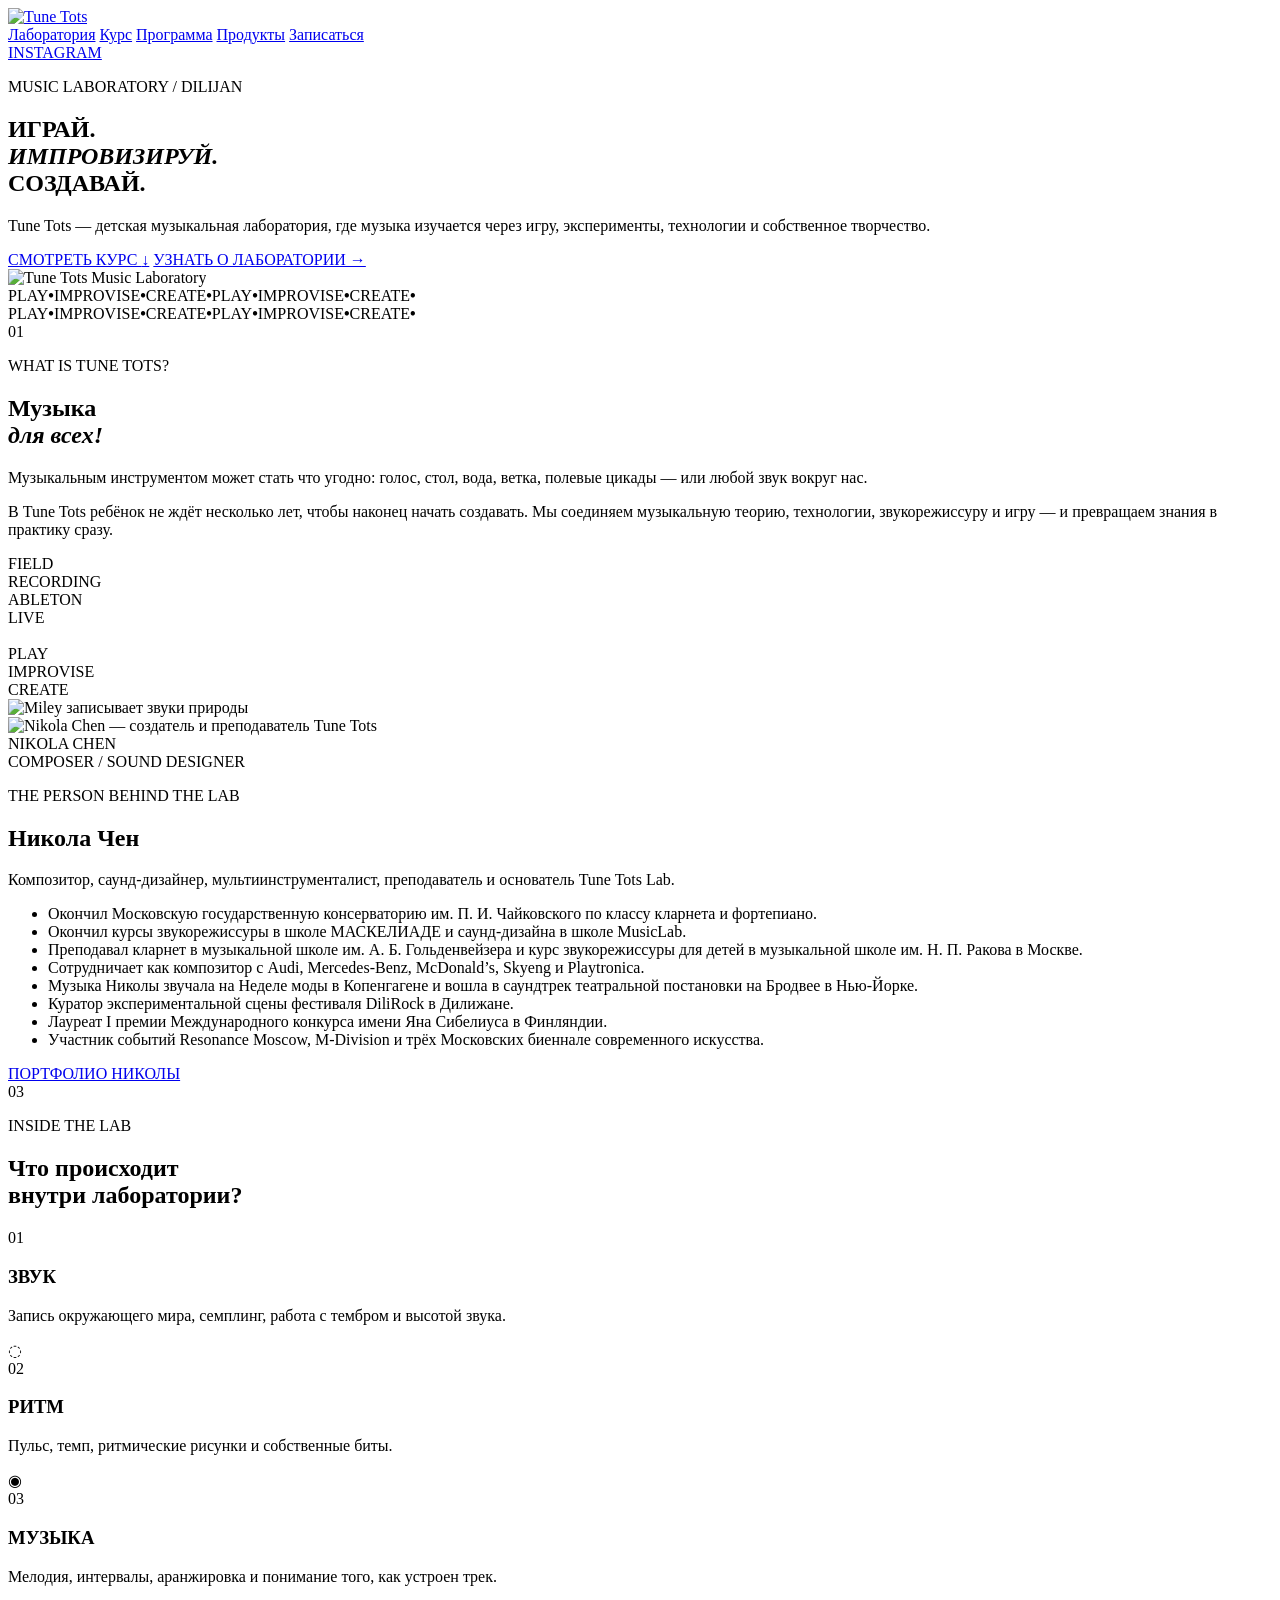
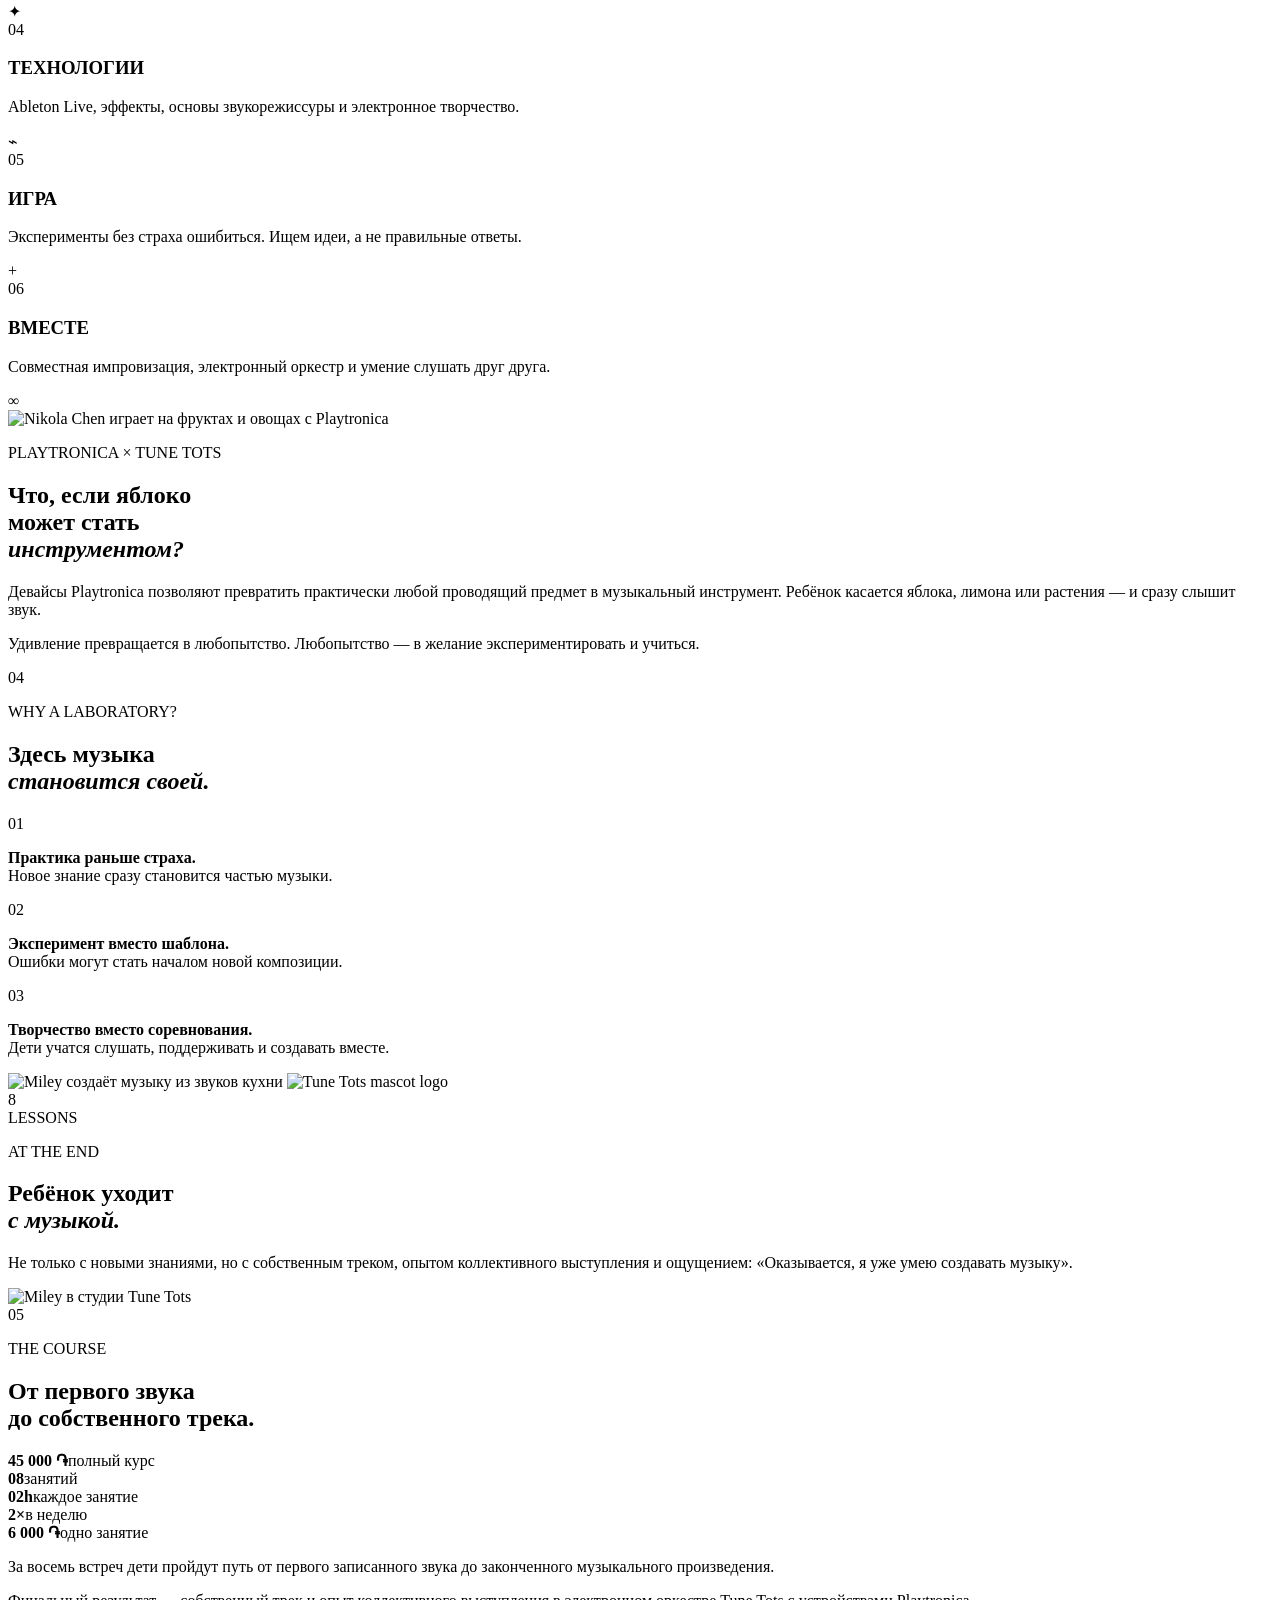
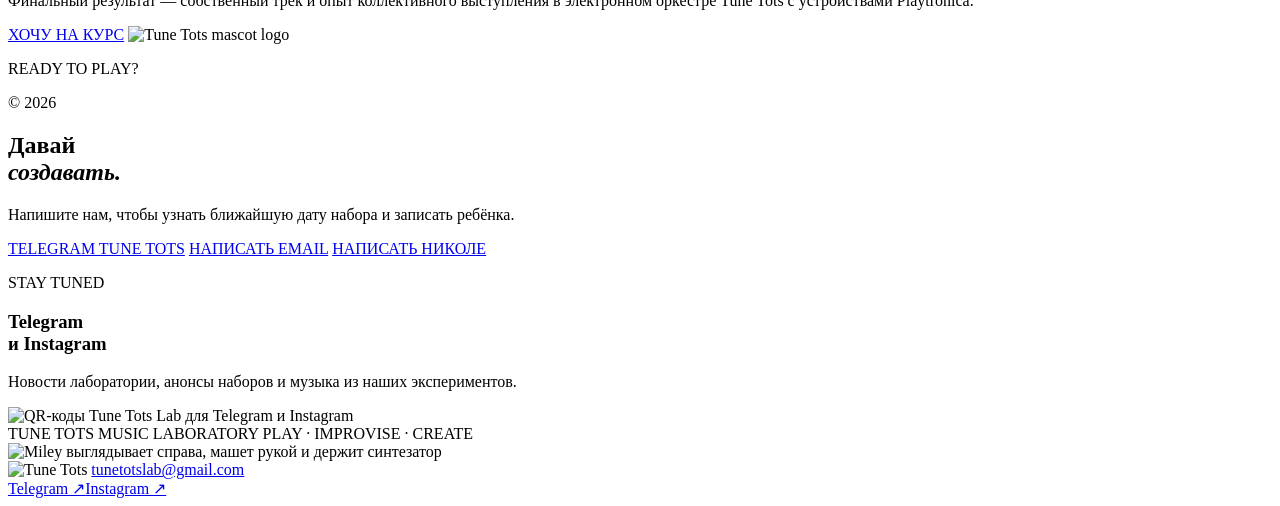
==== index.html @ f3196894 "Add Made by Tune Tots Lab products page" ====
<!doctype html>
<html lang="ru">
<head>
  <meta charset="utf-8">
  <meta name="viewport" content="width=device-width,initial-scale=1">
  <meta name="description" content="Tune Tots — детская музыкальная лаборатория. Играй. Импровизируй. Создавай.">
  <title>TUNE TOTS — Music Laboratory</title>
  <link rel="apple-touch-icon" sizes="180x180" href="/apple-touch-icon.png?v=3">
  <link rel="icon" type="image/png" sizes="64x64" href="/favicon.png?v=3">
  <link rel="shortcut icon" href="/favicon.ico?v=3">
  <link rel="stylesheet" href="styles.css">
</head>
<body>
  <div class="noise"></div>

  <header class="nav">
    <a class="brand brand-image" href="#top"><img src="assets/logo/tune-tots-transparent.png" alt="Tune Tots"></a>
    <nav>
      <a href="#about">Лаборатория</a>
      <a href="#course">Курс</a>
      <a href="#program">Программа</a>
      <a href="made-by/">Продукты</a>
      <a href="#contact">Записаться</a>
    </nav>
    <a class="nav-cta external-arrow" href="https://instagram.com/tunetots_lab" target="_blank" rel="noopener">INSTAGRAM</a>
  </header>

  <main id="top">
    <section class="hero">
      <div class="hero-copy">
        <p class="eyebrow">MUSIC LABORATORY / DILIJAN</p>
        <h1>ИГРАЙ.<br><i>ИМПРОВИЗИРУЙ.</i><br>СОЗДАВАЙ.</h1>
        <p class="hero-text">
          Tune Tots — детская музыкальная лаборатория, где музыка изучается
          через игру, эксперименты, технологии и собственное творчество.
        </p>
        <div class="hero-actions">
          <a class="button button-dark" href="#course">СМОТРЕТЬ КУРС <span>↓</span></a>
          <a class="text-link" href="#about">УЗНАТЬ О ЛАБОРАТОРИИ →</a>
        </div>
      </div>
      <div class="hero-art">
        <img src="assets/logo/main.png" alt="Tune Tots Music Laboratory">
      </div>
    </section>

    <section class="marquee" aria-label="Tune Tots principles">
      <div class="marquee-track">
        <div class="marquee-group"><span>PLAY</span><b>•</b><span>IMPROVISE</span><b>•</b><span>CREATE</span><b>•</b><span>PLAY</span><b>•</b><span>IMPROVISE</span><b>•</b><span>CREATE</span><b>•</b></div>
        <div class="marquee-group" aria-hidden="true"><span>PLAY</span><b>•</b><span>IMPROVISE</span><b>•</b><span>CREATE</span><b>•</b><span>PLAY</span><b>•</b><span>IMPROVISE</span><b>•</b><span>CREATE</span><b>•</b></div>
      </div>
    </section>

    <section class="intro section" id="about">
      <div class="section-number">01</div>
      <div class="intro-grid">
        <div>
          <p class="eyebrow">WHAT IS TUNE TOTS?</p>
          <h2>Музыка<br><i>для всех!</i></h2>
        </div>
        <div class="big-copy">
          <p>
            Музыкальным инструментом может стать что угодно: голос, стол,
            вода, ветка, полевые цикады — или любой звук вокруг нас.
          </p>
          <p>
            В Tune Tots ребёнок не ждёт несколько лет, чтобы наконец начать
            создавать. Мы соединяем музыкальную теорию, технологии,
            звукорежиссуру и игру — и превращаем знания в практику сразу.
          </p>
        </div>
      </div>
      <div class="intro-lab-art" aria-hidden="true">
        <span class="sound-ring ring-one"></span><span class="sound-ring ring-two"></span>
        <div class="lab-note note-a">FIELD<br>RECORDING</div><div class="lab-note note-b">ABLETON<br>LIVE</div>
        <img src="assets/mascot/miley-synth.png" alt="" loading="lazy">
      </div>
    </section>

    <section class="manifesto">
      <div class="manifesto-word">PLAY</div>
      <div class="manifesto-word">IMPROVISE</div>
      <div class="manifesto-word">CREATE</div>
      <img class="manifesto-mascot" src="assets/mascot/miley-field-youth.png" alt="Miley записывает звуки природы" loading="lazy">
    </section>

    <section class="teacher section">
      <div class="teacher-photo">
        <img src="assets/photos/nikola.jpg" alt="Nikola Chen — создатель и преподаватель Tune Tots" loading="lazy">
        <div class="photo-label">NIKOLA CHEN<br>COMPOSER / SOUND DESIGNER</div>
      </div>
      <div class="teacher-copy">
        <p class="eyebrow">THE PERSON BEHIND THE LAB</p>
        <h2>Никола Чен</h2>
        <p class="lead">Композитор, саунд-дизайнер, мультиинструменталист, преподаватель и основатель Tune Tots Lab.</p>
        <ul class="teacher-bio">
          <li>Окончил Московскую государственную консерваторию им. П. И. Чайковского по классу кларнета и фортепиано.</li>
          <li>Окончил курсы звукорежиссуры в школе МАСКЕЛИАДЕ и саунд-дизайна в школе MusicLab.</li>
          <li>Преподавал кларнет в музыкальной школе им. А. Б. Гольденвейзера и курс звукорежиссуры для детей в музыкальной школе им. Н. П. Ракова в Москве.</li>
          <li>Сотрудничает как композитор с Audi, Mercedes-Benz, McDonald’s, Skyeng и Playtronica.</li>
          <li>Музыка Николы звучала на Неделе моды в Копенгагене и вошла в саундтрек театральной постановки на Бродвее в Нью-Йорке.</li>
          <li>Куратор экспериментальной сцены фестиваля DiliRock в Дилижане.</li>
          <li>Лауреат I премии Международного конкурса имени Яна Сибелиуса в Финляндии.</li>
          <li>Участник событий Resonance Moscow, M-Division и трёх Московских биеннале современного искусства.</li>
        </ul>
        <a class="button button-purple external-arrow" href="http://nikolachen.tilda.ws/" target="_blank" rel="noopener">ПОРТФОЛИО НИКОЛЫ</a>
      </div>
    </section>

    <section class="program section" id="program">
      <div class="section-number">03</div>
      <div class="program-head">
        <p class="eyebrow">INSIDE THE LAB</p>
        <h2>Что происходит<br>внутри лаборатории?</h2>
      </div>

      <div class="program-grid">
        <article class="program-card card-purple">
          <span>01</span>
          <h3>ЗВУК</h3>
          <p>Запись окружающего мира, семплинг, работа с тембром и высотой звука.</p>
          <div class="card-symbol">◌</div>
        </article>

        <article class="program-card card-green">
          <span>02</span>
          <h3>РИТМ</h3>
          <p>Пульс, темп, ритмические рисунки и собственные биты.</p>
          <div class="card-symbol">◉</div>
        </article>

        <article class="program-card card-yellow">
          <span>03</span>
          <h3>МУЗЫКА</h3>
          <p>Мелодия, интервалы, аранжировка и понимание того, как устроен трек.</p>
          <div class="card-symbol">✦</div>
        </article>

        <article class="program-card card-pink">
          <span>04</span>
          <h3>ТЕХНОЛОГИИ</h3>
          <p>Ableton Live, эффекты, основы звукорежиссуры и электронное творчество.</p>
          <div class="card-symbol">⌁</div>
        </article>

        <article class="program-card card-dark">
          <span>05</span>
          <h3>ИГРА</h3>
          <p>Эксперименты без страха ошибиться. Ищем идеи, а не правильные ответы.</p>
          <div class="card-symbol">+</div>
        </article>

        <article class="program-card card-blue">
          <span>06</span>
          <h3>ВМЕСТЕ</h3>
          <p>Совместная импровизация, электронный оркестр и умение слушать друг друга.</p>
          <div class="card-symbol">∞</div>
        </article>
      </div>
    </section>

    <section class="playtronica section">
      <div class="playtronica-image">
        <img src="assets/photos/playtronica.jpg" alt="Nikola Chen играет на фруктах и овощах с Playtronica" loading="lazy">
      </div>
      <div class="playtronica-copy">
        <p class="eyebrow">PLAYTRONICA × TUNE TOTS</p>
        <h2>Что, если яблоко<br>может стать<br><i>инструментом?</i></h2>
        <p>
          Девайсы Playtronica позволяют превратить практически любой проводящий
          предмет в музыкальный инструмент. Ребёнок касается яблока,
          лимона или растения — и сразу слышит звук.
        </p>
        <p>
          Удивление превращается в любопытство. Любопытство — в желание
          экспериментировать и учиться.
        </p>
      </div>
    </section>

    <section class="section philosophy">
      <div class="section-number">04</div>
      <div class="philosophy-grid">
        <div>
          <p class="eyebrow">WHY A LABORATORY?</p>
          <h2>Здесь музыка<br><i>становится своей.</i></h2>
        </div>
        <div class="philosophy-list">
          <div><span>01</span><p><b>Практика раньше страха.</b><br>Новое знание сразу становится частью музыки.</p></div>
          <div><span>02</span><p><b>Эксперимент вместо шаблона.</b><br>Ошибки могут стать началом новой композиции.</p></div>
          <div><span>03</span><p><b>Творчество вместо соревнования.</b><br>Дети учатся слушать, поддерживать и создавать вместе.</p></div>
        </div>
      </div>
      <img class="philosophy-mascot" src="assets/mascot/miley-kitchen.png" alt="Miley создаёт музыку из звуков кухни" loading="lazy">
      <img class="philosophy-logo" src="assets/logo/color-purple.png" alt="Tune Tots mascot logo" loading="lazy">
    </section>

    <section class="result section">
      <div class="result-stamp">8<br>LESSONS</div>
      <div>
        <p class="eyebrow">AT THE END</p>
        <h2>Ребёнок уходит<br><i>с музыкой.</i></h2>
        <p>
          Не только с новыми знаниями, но с собственным треком, опытом
          коллективного выступления и ощущением: «Оказывается, я уже умею
          создавать музыку».
        </p>
      </div>
      <img class="result-mascot" src="assets/mascot/miley-studio.png" alt="Miley в студии Tune Tots" loading="lazy">
    </section>

    <section class="section course course-late" id="course">
      <div class="section-number">05</div>
      <div class="course-head">
        <div><p class="eyebrow">THE COURSE</p><h2>От первого звука<br>до собственного трека.</h2></div>
        <div class="course-price"><strong>45 000 ֏</strong><span>полный курс</span></div>
      </div>
      <div class="course-facts">
        <div><strong>08</strong><span>занятий</span></div><div><strong>02h</strong><span>каждое занятие</span></div><div><strong>2×</strong><span>в неделю</span></div><div><strong>6 000 ֏</strong><span>одно занятие</span></div>
      </div>
      <div class="course-description"><p>За восемь встреч дети пройдут путь от первого записанного звука до законченного музыкального произведения.</p><p>Финальный результат — собственный трек и опыт коллективного выступления в электронном оркестре Tune Tots с устройствами Playtronica.</p></div>
      <a class="button button-yellow external-arrow" href="https://instagram.com/tunetots_lab" target="_blank" rel="noopener">ХОЧУ НА КУРС</a>
      <img class="course-logo" src="assets/logo/color-green.png" alt="Tune Tots mascot logo" loading="lazy">
    </section>

    <section class="cta" id="contact">
      <div class="cta-top">
        <p class="eyebrow">READY TO PLAY?</p>
        <span>© 2026</span>
      </div>
      <h2>Давай<br><i>создавать.</i></h2>
      <p>Напишите нам, чтобы узнать ближайшую дату набора и записать ребёнка.</p>
      <div class="contact-actions">
        <a class="button button-dark external-arrow" href="https://t.me/tunetots" target="_blank" rel="noopener">TELEGRAM TUNE TOTS</a>
        <a class="button external-arrow" href="mailto:tunetotslab@gmail.com">НАПИСАТЬ EMAIL</a>
        <a class="button button-blue external-arrow" href="https://t.me/nikolachenmusic" target="_blank" rel="noopener">НАПИСАТЬ НИКОЛЕ</a>
      </div>
      <div class="qr-block">
        <div><p class="eyebrow">STAY TUNED</p><h3>Telegram<br>и Instagram</h3><p>Новости лаборатории, анонсы наборов и музыка из наших экспериментов.</p></div>
        <img src="assets/contact/qr.png" alt="QR-коды Tune Tots Lab для Telegram и Instagram" loading="lazy">
      </div>
      <div class="cta-bottom">
        <span>TUNE TOTS MUSIC LABORATORY</span>
        <span>PLAY · IMPROVISE · CREATE</span>
      </div>
      <img class="cta-peek" src="assets/mascot/miley-keytar-peek.png" alt="Miley выглядывает справа, машет рукой и держит синтезатор" loading="lazy">
    </section>
  </main>

  <footer>
    <img class="footer-logo" src="assets/logo/tune-tots-transparent.png" alt="Tune Tots">
    <a href="mailto:tunetotslab@gmail.com">tunetotslab@gmail.com</a>
    <div class="footer-links"><a href="https://t.me/tunetots" target="_blank" rel="noopener">Telegram ↗</a><a href="https://instagram.com/tunetots_lab" target="_blank" rel="noopener">Instagram ↗</a></div>
  </footer>

  <script src="content.js"></script>
</body>
</html>
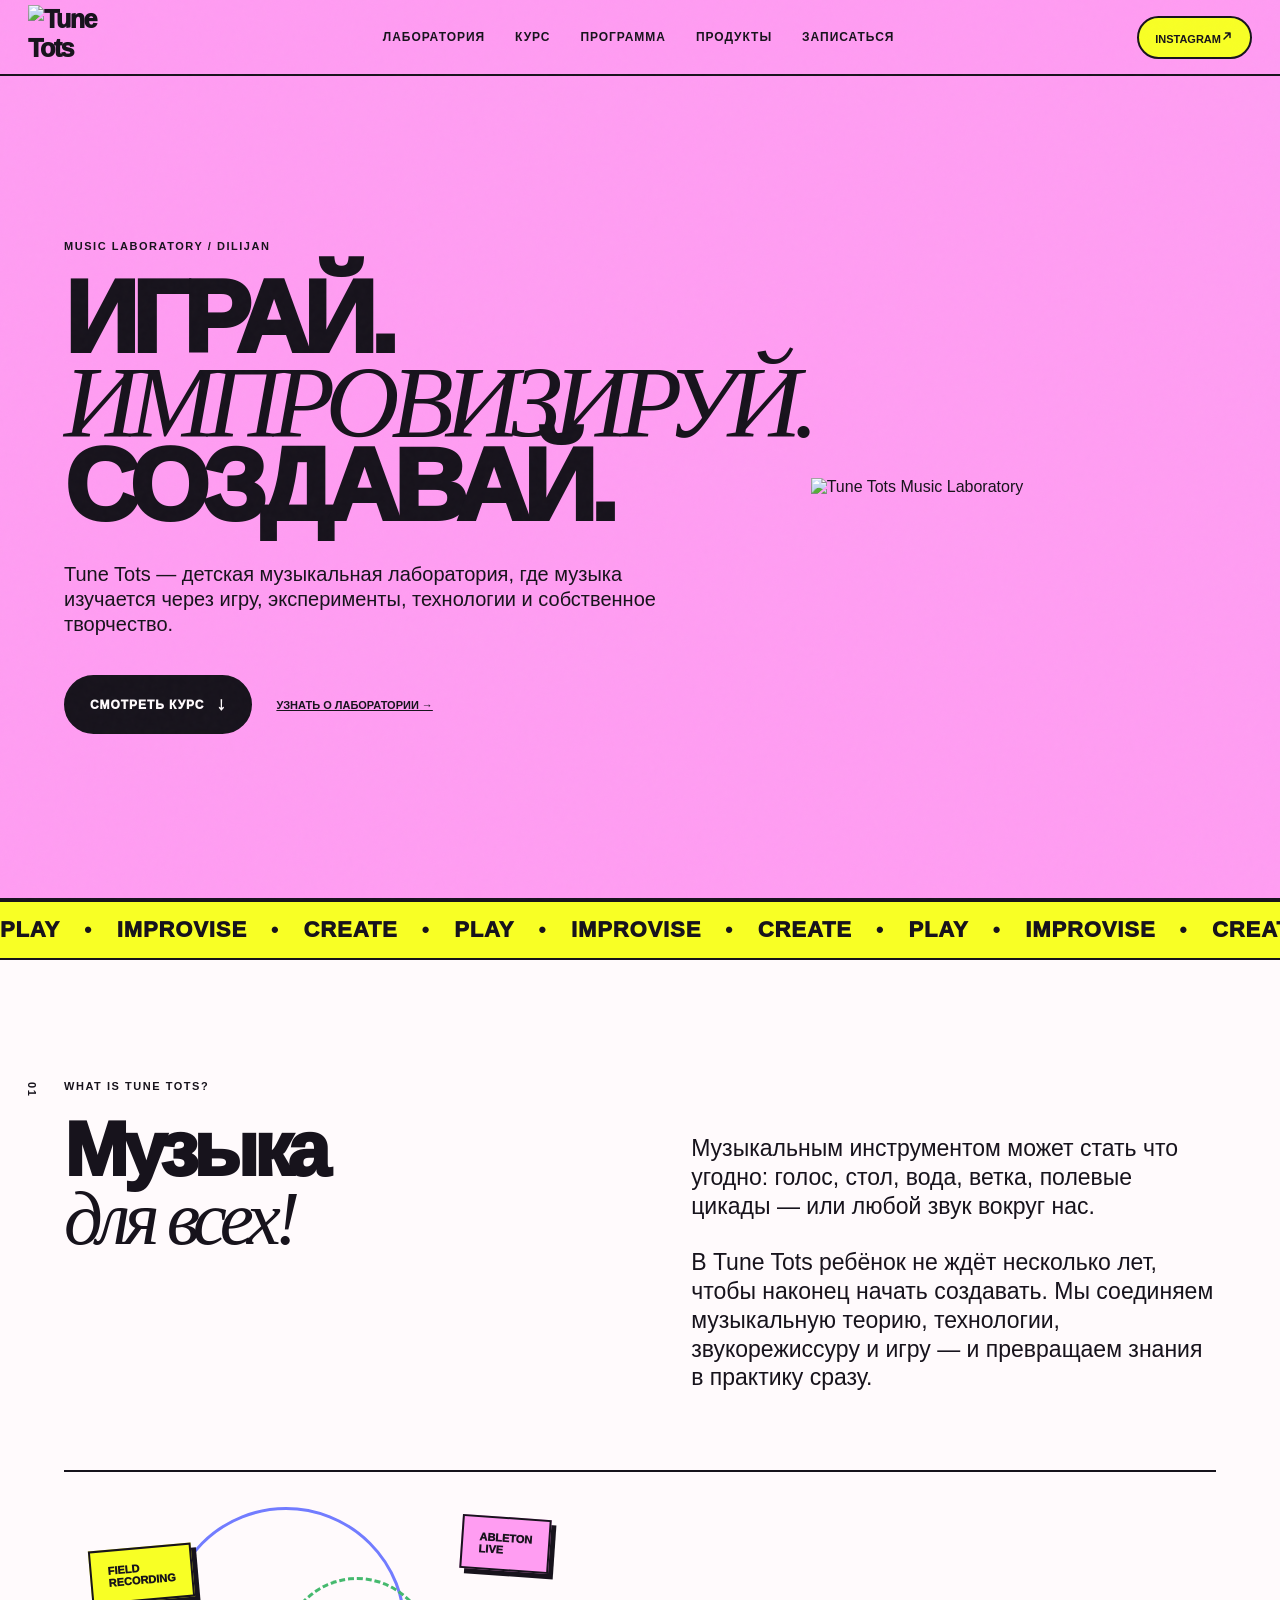
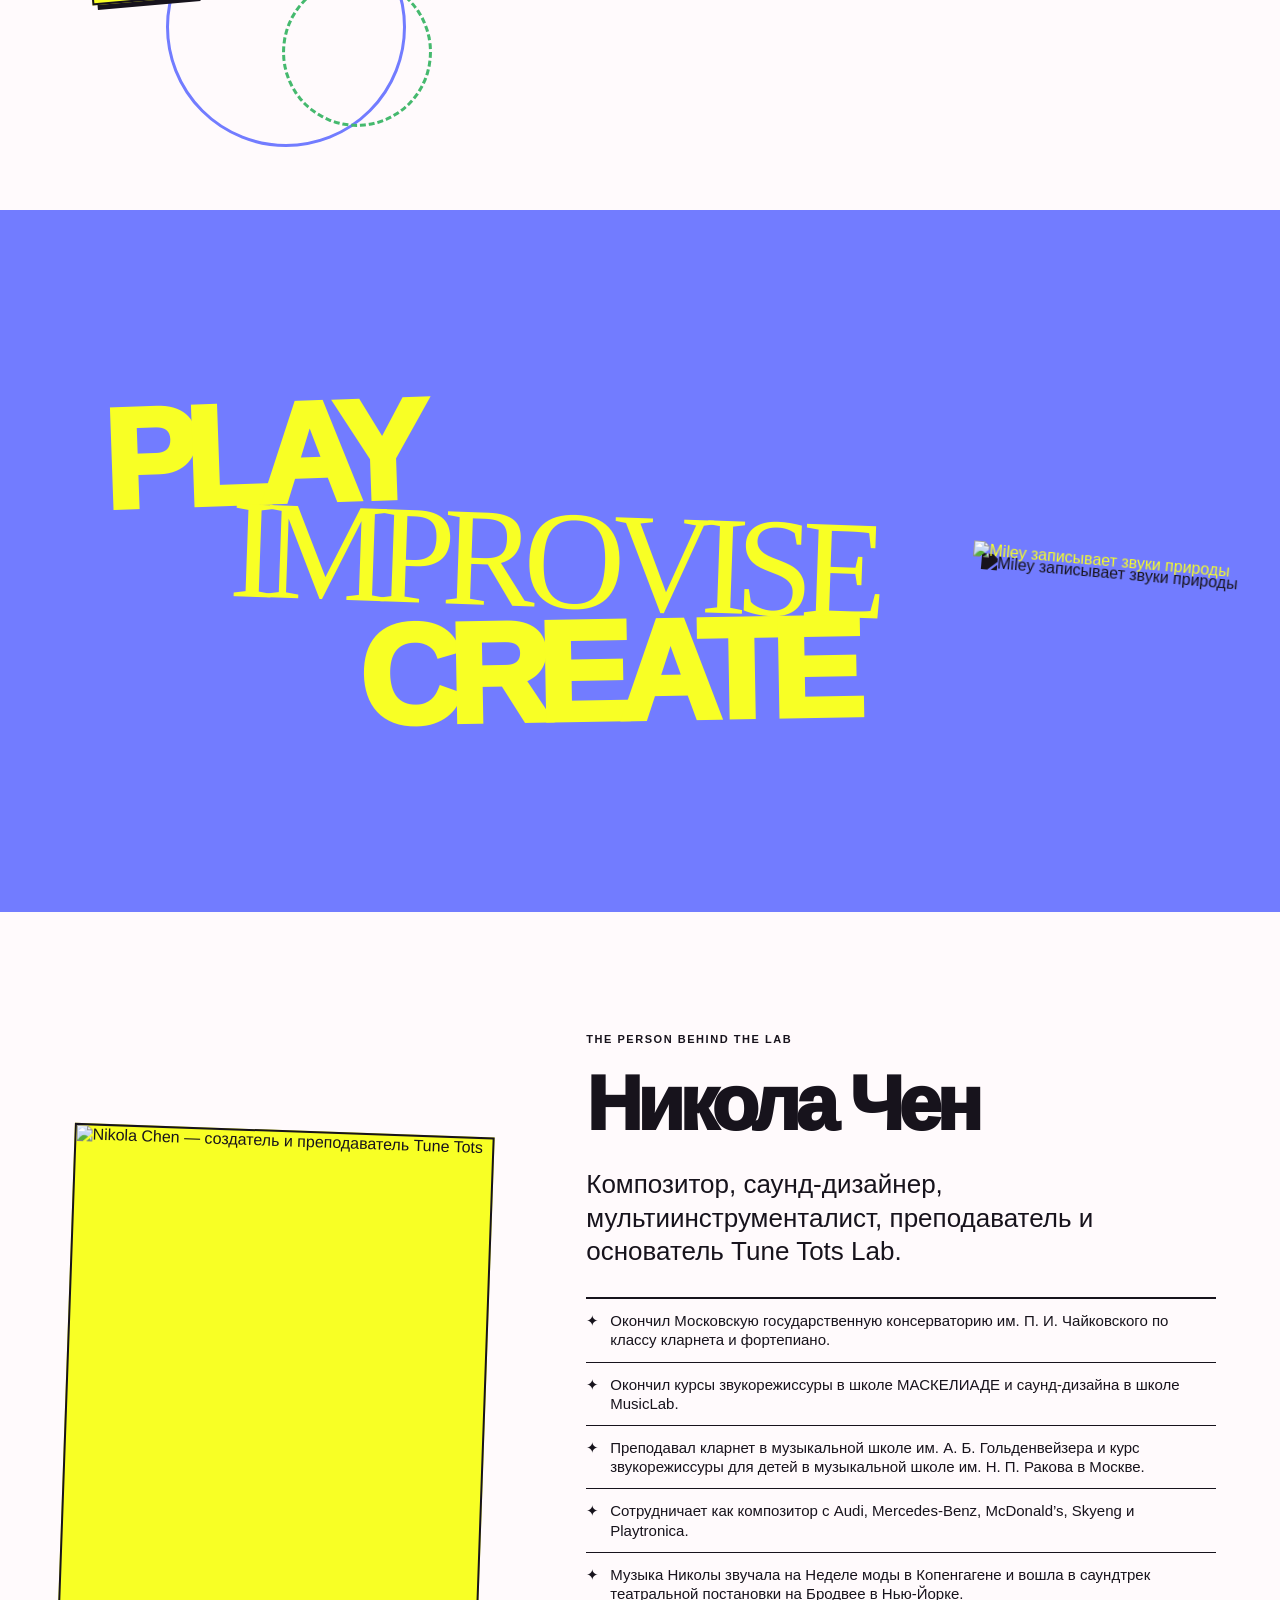
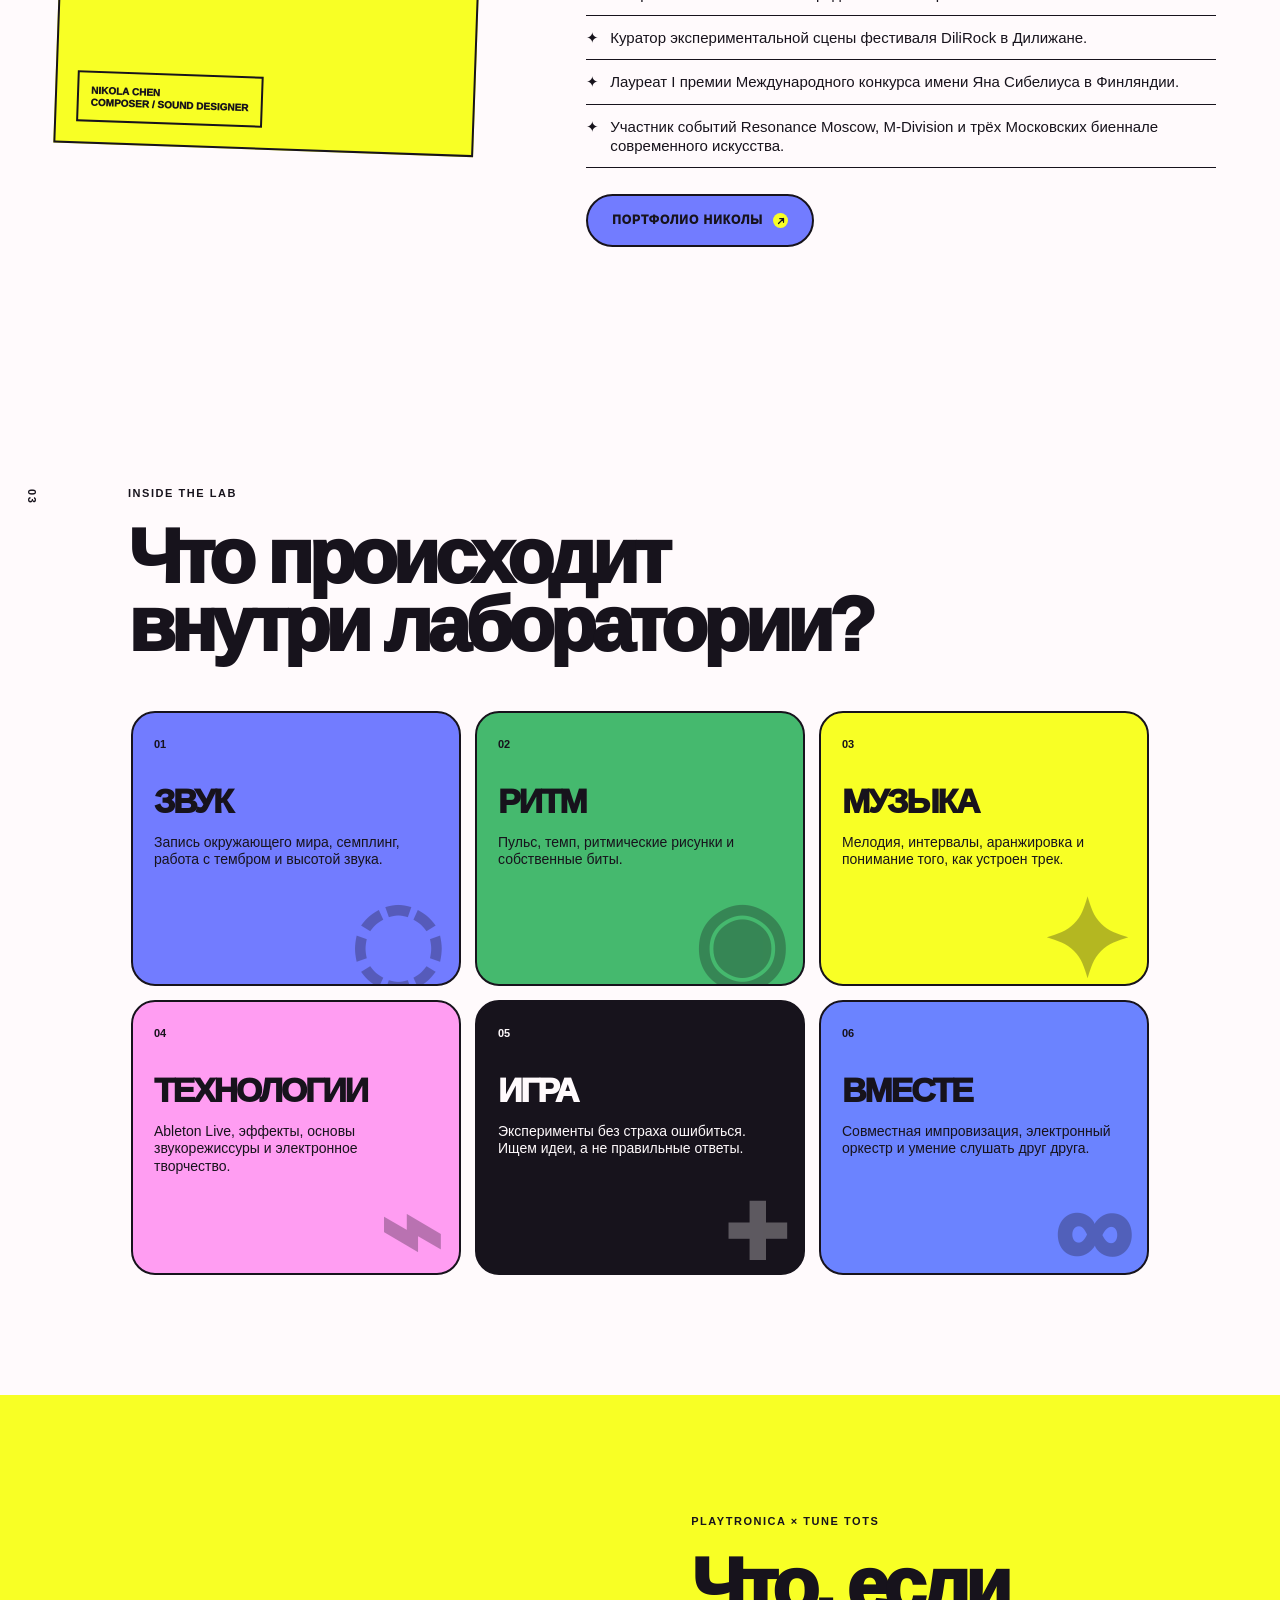
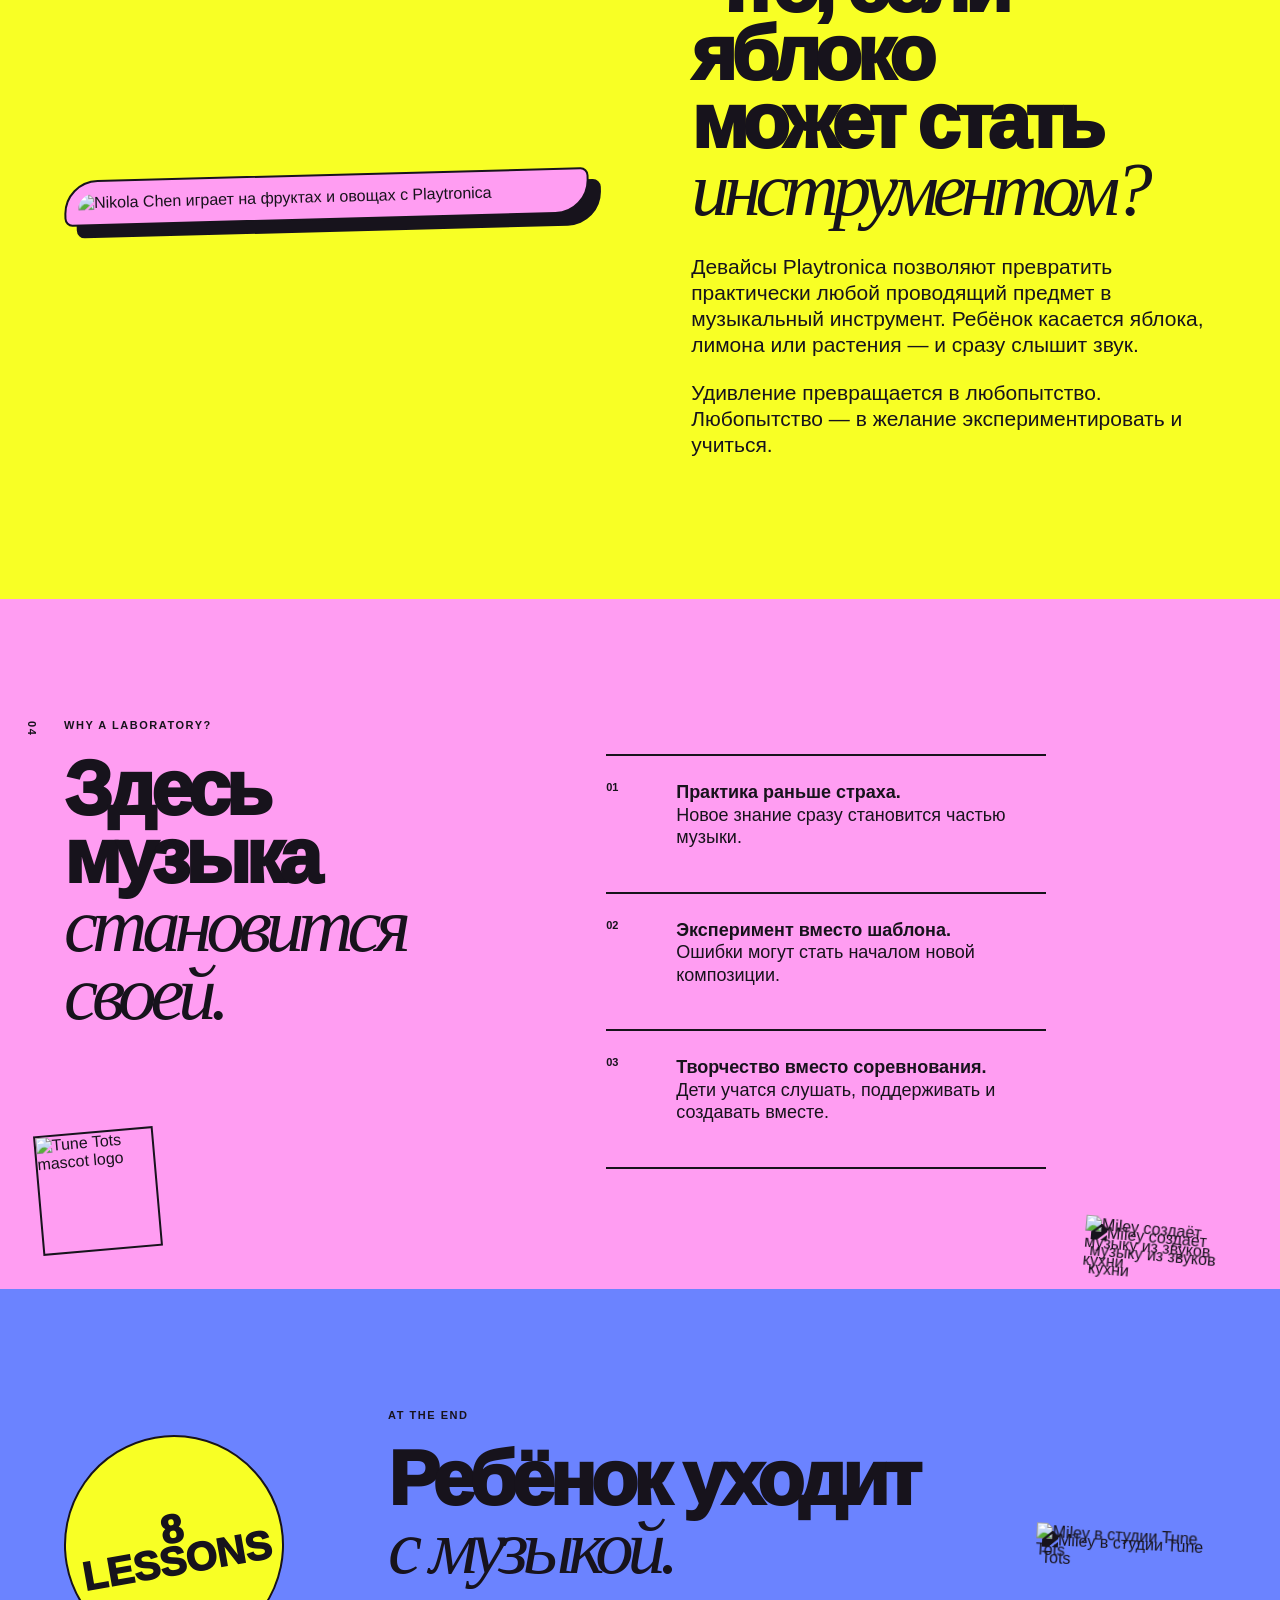
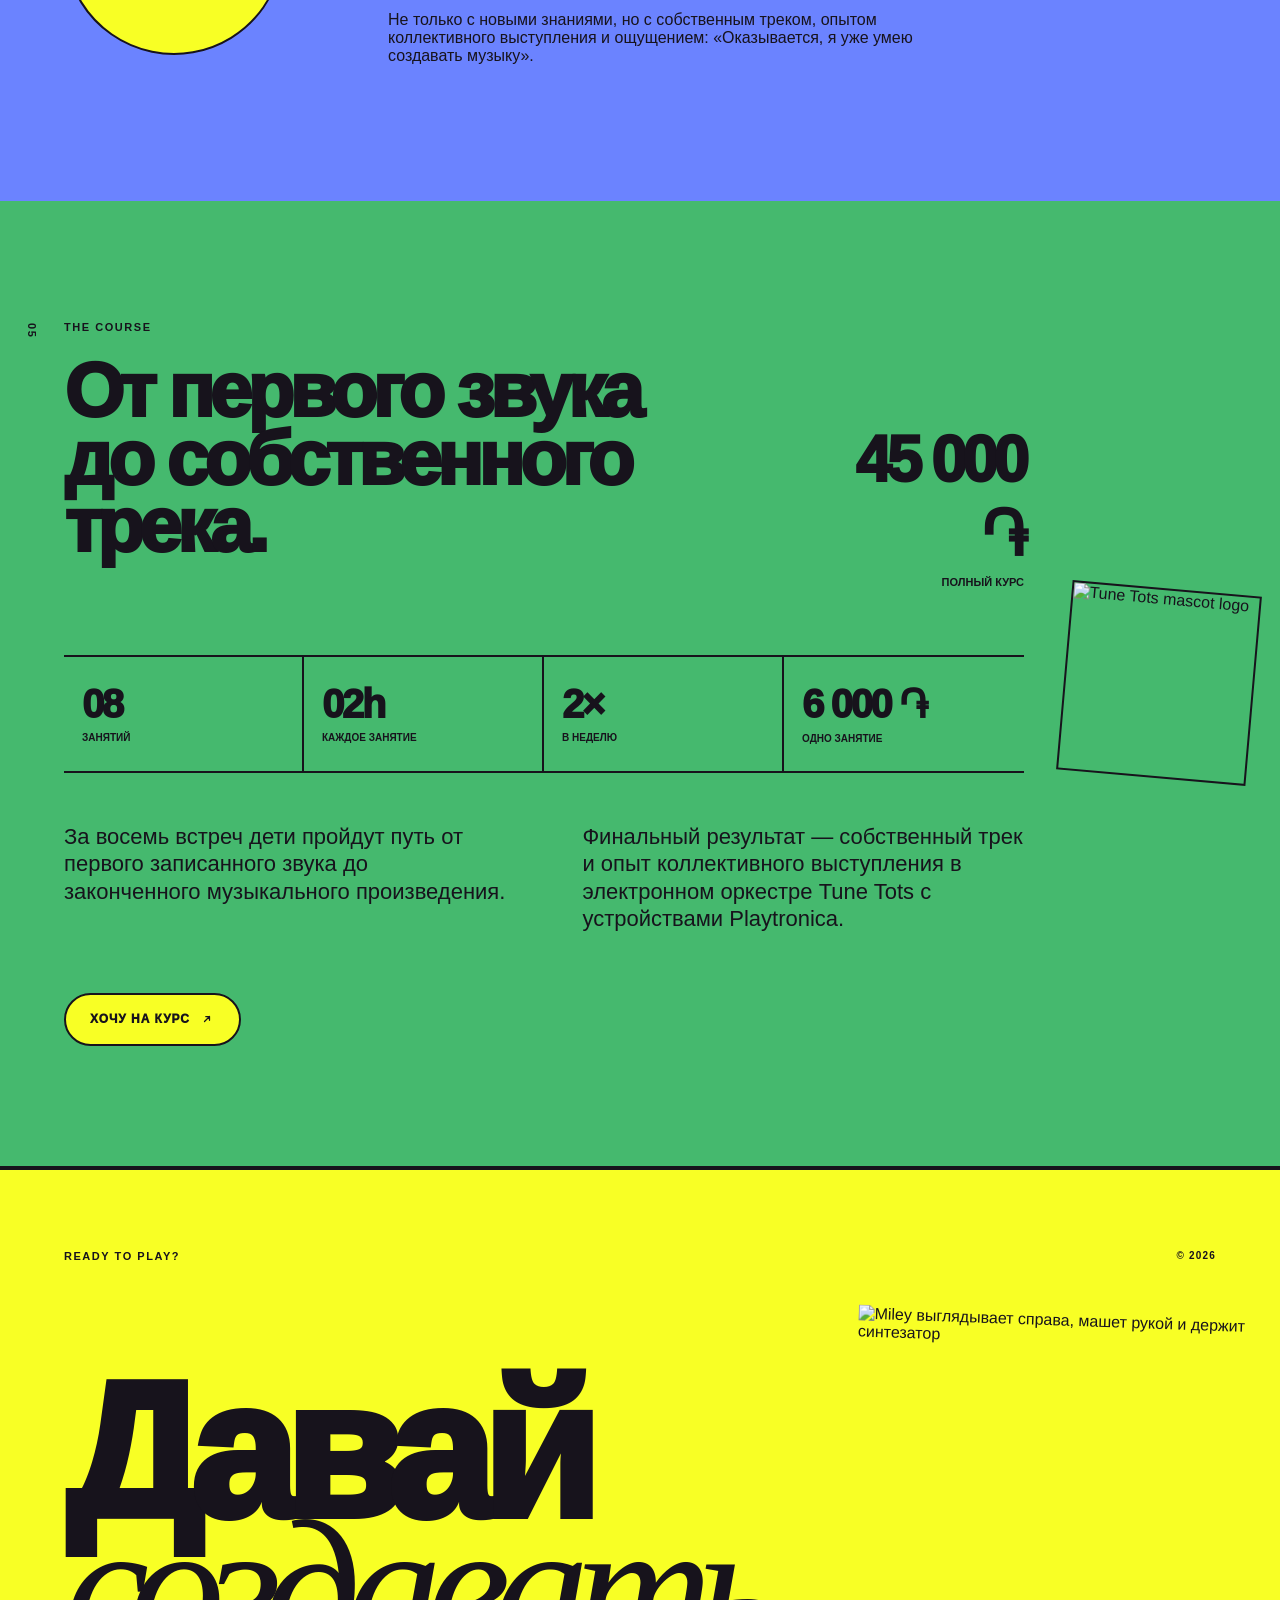
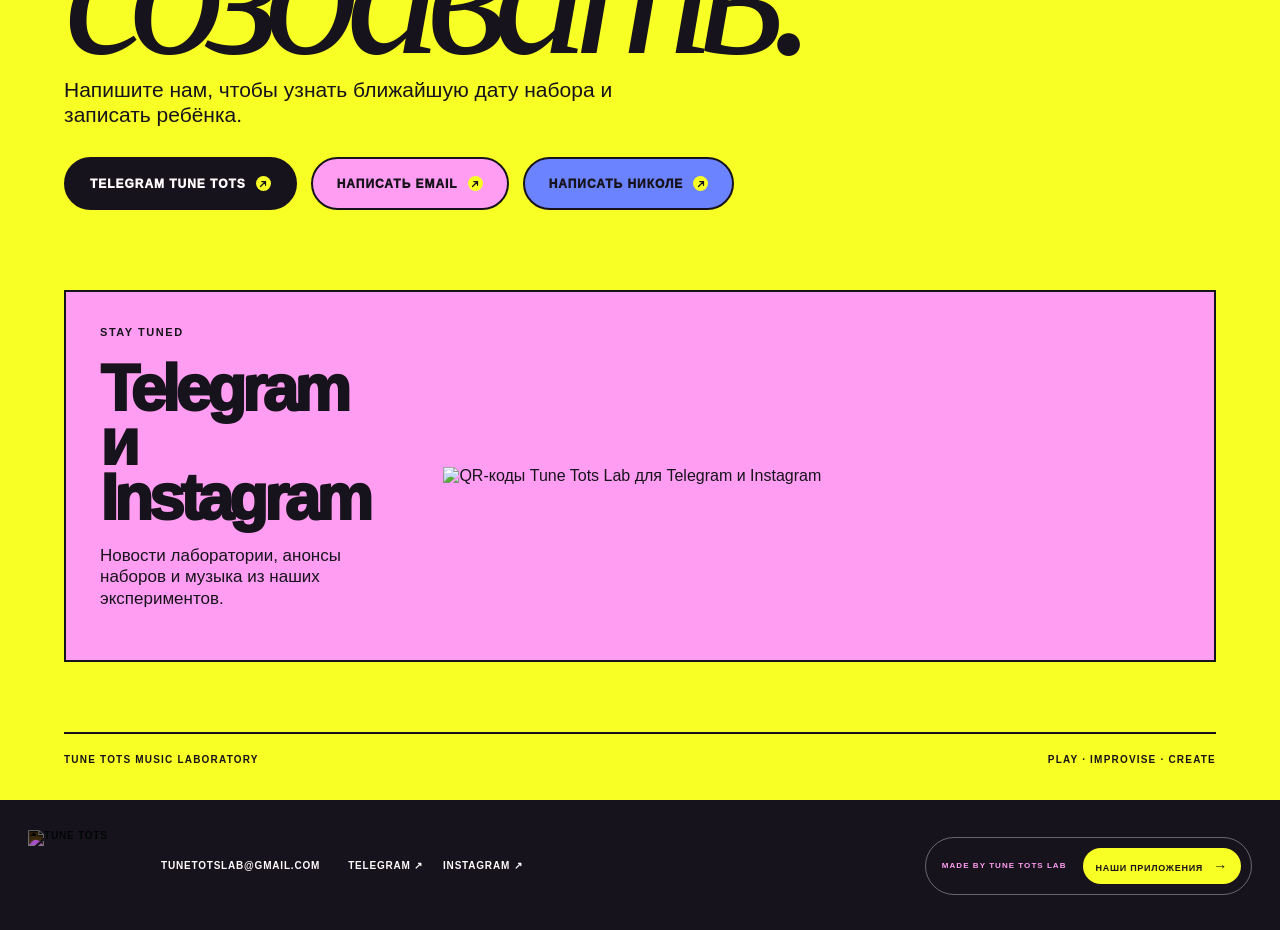
==== commit 07add6f7: "Refine mobile navigation and FIELD product story" ====
--- a/index.html
+++ b/index.html
@@ -14,6 +14,7 @@
   <div class="noise"></div>
 
   <header class="nav">
+    <button class="mobile-menu-toggle" type="button" aria-expanded="false" aria-controls="mobile-menu" aria-label="Открыть меню"><span></span><span></span><span></span></button>
     <a class="brand brand-image" href="#top"><img src="assets/logo/tune-tots-transparent.png" alt="Tune Tots"></a>
     <nav>
       <a href="#about">Лаборатория</a>
@@ -24,6 +25,18 @@
     </nav>
     <a class="nav-cta external-arrow" href="https://instagram.com/tunetots_lab" target="_blank" rel="noopener">INSTAGRAM</a>
   </header>
+  <div class="mobile-menu-backdrop" aria-hidden="true"></div>
+  <aside class="mobile-menu" id="mobile-menu" aria-hidden="true">
+    <p>Меню / Tune Tots Lab</p>
+    <nav aria-label="Мобильная навигация">
+      <a href="#about"><span>01</span>Лаборатория</a>
+      <a href="#course"><span>02</span>Курс</a>
+      <a href="#program"><span>03</span>Программа</a>
+      <a class="mobile-products-link" href="made-by/"><span>04</span>Наши приложения <b>→</b></a>
+      <a href="#contact"><span>05</span>Контакты</a>
+    </nav>
+    <small>PLAY · IMPROVISE · CREATE</small>
+  </aside>
 
   <main id="top">
     <section class="hero">
@@ -251,6 +264,10 @@
     <img class="footer-logo" src="assets/logo/tune-tots-transparent.png" alt="Tune Tots">
     <a href="mailto:tunetotslab@gmail.com">tunetotslab@gmail.com</a>
     <div class="footer-links"><a href="https://t.me/tunetots" target="_blank" rel="noopener">Telegram ↗</a><a href="https://instagram.com/tunetots_lab" target="_blank" rel="noopener">Instagram ↗</a></div>
+    <a class="footer-products" href="made-by/">
+      <span>MADE BY TUNE TOTS LAB</span>
+      <strong>Наши приложения <b>→</b></strong>
+    </a>
   </footer>
 
   <script src="content.js"></script>
--- a/styles.css
+++ b/styles.css
@@ -0,0 +1,230 @@
+:root{
+  --pink:#ff9df2;
+  --pink2:#ff9df2;
+  --yellow:#f8ff25;
+  --purple:#727cff;
+  --green:#45b96e;
+  --blue:#6b83ff;
+  --ink:#17131c;
+  --white:#fffafc;
+  --border:2px solid var(--ink);
+  --radius:28px;
+}
+*{box-sizing:border-box}
+html{scroll-behavior:smooth}
+body{margin:0;background:var(--pink);color:var(--ink);font-family:Arial,Helvetica,sans-serif;overflow-x:hidden}
+body:before{content:"";position:fixed;inset:0;pointer-events:none;opacity:.07;background-image:url("data:image/svg+xml,%3Csvg viewBox='0 0 180 180' xmlns='http://www.w3.org/2000/svg'%3E%3Cfilter id='n'%3E%3CfeTurbulence type='fractalNoise' baseFrequency='.8' numOctaves='3' stitchTiles='stitch'/%3E%3C/filter%3E%3Crect width='100%25' height='100%25' filter='url(%23n)' opacity='.3'/%3E%3C/svg%3E");z-index:20}
+a{color:inherit;text-decoration:none}
+.nav{height:76px;border-bottom:var(--border);display:flex;align-items:center;justify-content:space-between;padding:0 28px;position:sticky;top:0;background:rgba(255,157,242,.92);backdrop-filter:blur(12px);z-index:10}
+.brand{font-size:25px;font-weight:1000;letter-spacing:-1.5px}
+.brand span{font-size:10px;vertical-align:top;margin-left:2px}
+.brand-image{display:flex;width:112px;height:64px;align-items:center;overflow:visible}
+.brand-image img{display:block;width:100%;height:100%;object-fit:contain}
+.nav nav{display:flex;gap:30px;font-size:12px;font-weight:800;text-transform:uppercase;letter-spacing:.08em}
+.nav nav a:hover{text-decoration:underline}
+.nav-cta{border:var(--border);padding:12px 16px;border-radius:999px;font-size:11px;font-weight:900;background:var(--yellow)}
+.mobile-menu-toggle,.mobile-menu,.mobile-menu-backdrop{display:none}
+.mobile-menu-toggle{width:44px;height:44px;padding:0;border:var(--border);border-radius:50%;background:var(--white);place-items:center;position:relative;z-index:62}
+.mobile-menu-toggle span{position:absolute;width:18px;height:2px;background:var(--ink);transition:transform .35s,opacity .25s,top .35s}
+.mobile-menu-toggle span:nth-child(1){top:14px}.mobile-menu-toggle span:nth-child(2){top:20px}.mobile-menu-toggle span:nth-child(3){top:26px}
+.mobile-menu-backdrop{position:fixed;inset:76px 0 0;background:rgba(23,19,28,.28);backdrop-filter:blur(5px);opacity:0;visibility:hidden;transition:opacity .35s,visibility .35s;z-index:48}
+.mobile-menu{position:fixed;left:14px;top:88px;width:min(340px,calc(100vw - 28px));padding:24px;border:var(--border);border-radius:26px;background:var(--white);box-shadow:10px 12px 0 var(--ink);transform:translateX(calc(-100% - 30px)) rotate(-2deg);opacity:0;visibility:hidden;transition:transform .42s cubic-bezier(.22,1,.36,1),opacity .25s,visibility .42s;z-index:60}
+.mobile-menu>p{margin:0 0 22px;font-size:10px;font-weight:1000;letter-spacing:.13em;text-transform:uppercase;color:#6d646e}
+.mobile-menu nav{display:grid}.mobile-menu nav a{display:flex;align-items:center;gap:12px;padding:15px 4px;border-top:1px solid rgba(23,19,28,.2);font-size:22px;font-weight:1000;letter-spacing:-.04em}.mobile-menu nav a span{font-size:9px;letter-spacing:.1em;color:var(--pink)}
+.mobile-menu nav .mobile-products-link{margin:8px -10px;padding:16px 14px;border:var(--border);border-radius:16px;background:var(--yellow)}.mobile-menu nav .mobile-products-link b{margin-left:auto}
+.mobile-menu>small{display:block;margin-top:20px;font-size:8px;letter-spacing:.16em}
+.menu-open{overflow:hidden}.menu-open .mobile-menu{transform:none;opacity:1;visibility:visible}.menu-open .mobile-menu-backdrop{opacity:1;visibility:visible}.menu-open .mobile-menu-toggle span:nth-child(1){top:20px;transform:rotate(45deg)}.menu-open .mobile-menu-toggle span:nth-child(2){opacity:0}.menu-open .mobile-menu-toggle span:nth-child(3){top:20px;transform:rotate(-45deg)}
+.section{padding:120px 5vw;position:relative}
+.section-number{position:absolute;left:2vw;top:122px;font-size:11px;font-weight:900;writing-mode:vertical-rl;letter-spacing:.15em}
+.eyebrow{font-size:11px;font-weight:900;letter-spacing:.14em;margin:0 0 24px;text-transform:uppercase}
+h1,h2,h3,p{margin-top:0}
+h1,h2,h3{font-weight:1000;letter-spacing:-.065em}
+h1{font-size:clamp(54px,8vw,128px);line-height:.82;margin-bottom:34px}
+h1 i,h2 i{font-family:Georgia,serif;font-weight:400;letter-spacing:-.08em}
+h2{font-size:clamp(46px,6vw,92px);line-height:.88;margin-bottom:30px}
+.hero{min-height:calc(100vh - 76px);display:grid;grid-template-columns:1.02fr .98fr;align-items:center;padding:70px 5vw;border-bottom:var(--border)}
+.hero-copy{max-width:850px}
+.hero-text{font-size:20px;line-height:1.25;max-width:650px}
+.hero-actions{display:flex;align-items:center;gap:24px;margin-top:38px}
+.button{display:inline-flex;align-items:center;justify-content:center;border:var(--border);border-radius:999px;padding:17px 24px;font-size:12px;font-weight:1000;letter-spacing:.08em;transition:.2s transform,.2s box-shadow}
+.button:hover{transform:translate(-3px,-3px);box-shadow:6px 6px 0 var(--ink)}
+.external-arrow{gap:10px}
+.external-arrow:after{content:"";display:inline-block;flex:0 0 auto;width:15px;height:15px;border-radius:50%;background-color:var(--yellow);background-repeat:no-repeat;background-position:center;background-size:10px 10px;background-image:url("data:image/svg+xml,%3Csvg xmlns='http://www.w3.org/2000/svg' viewBox='0 0 16 16'%3E%3Cpath d='M4 12 12 4M6 4h6v6' fill='none' stroke='%2317131c' stroke-width='2' stroke-linecap='round' stroke-linejoin='round'/%3E%3C/svg%3E")}
+.nav-cta.external-arrow:after{width:13px;height:13px;background-color:transparent;background-size:12px 12px}
+.button-dark{background:var(--ink);color:var(--white)}
+.button-yellow{background:var(--yellow);color:var(--ink);margin-top:38px}
+.button-purple{background:var(--purple);color:var(--ink);margin-top:18px}
+.button-blue{background:var(--blue)!important;color:var(--ink)}
+.button span{font-size:18px;margin-left:12px}
+.text-link{font-size:11px;font-weight:900;text-decoration:underline}
+.hero-art{position:relative;min-height:600px;display:flex;align-items:center;justify-content:center}
+.hero-art img{width:min(580px,100%);height:auto;display:block}
+.marquee{overflow:hidden;border-bottom:var(--border);border-top:var(--border);background:var(--yellow);white-space:nowrap}
+.marquee-track{display:flex;width:max-content;font-size:22px;font-weight:1000;letter-spacing:.04em;padding:15px 0;will-change:transform;animation:marquee 16s linear infinite}
+.marquee-group{display:flex;align-items:center;flex:none;gap:24px;padding-right:24px}
+.marquee-group span,.marquee-group b{display:block;flex:none}
+@keyframes marquee{to{transform:translateX(-50%)}}
+.intro{background:var(--white);overflow:hidden;min-height:760px}
+.intro-grid{display:grid;grid-template-columns:1fr 1fr;gap:8vw}
+.intro-grid{position:relative;z-index:2}
+.intro h2{max-width:800px}
+.big-copy{font-size:23px;line-height:1.25;max-width:650px;padding-top:54px}
+.big-copy p+p{margin-top:28px}
+.intro-lab-art{position:relative;height:310px;margin:55px 0 -90px;border-top:var(--border)}
+.intro-lab-art img{position:absolute;right:2vw;bottom:-12px;width:270px;height:auto;z-index:2;filter:drop-shadow(8px 10px 0 var(--pink))}
+.sound-ring{position:absolute;border:3px solid var(--purple);border-radius:50%;aspect-ratio:1}
+.ring-one{width:240px;left:8vw;top:35px}.ring-two{width:150px;left:17vw;top:105px;border-color:var(--green);border-style:dashed}
+.lab-note{position:absolute;border:var(--border);padding:13px 16px;font-size:11px;font-weight:1000;line-height:1.1;box-shadow:5px 5px 0 var(--ink)}
+.note-a{left:2vw;top:75px;background:var(--yellow);transform:rotate(-5deg)}.note-b{left:31vw;top:45px;background:var(--pink);transform:rotate(4deg)}
+.manifesto{background:var(--purple);color:var(--yellow);min-height:78vh;display:flex;flex-direction:column;justify-content:center;padding:8vw 28vw 8vw 8vw;position:relative;overflow:hidden}
+.manifesto-word{font-size:clamp(70px,11vw,170px);font-weight:1000;line-height:.8;letter-spacing:-.09em;transform:rotate(-2deg)}
+.manifesto-word:nth-child(2){margin-left:10vw;transform:rotate(2deg);font-family:Georgia,serif;font-weight:400}
+.manifesto-word:nth-child(3){margin-left:20vw;transform:rotate(-1deg)}
+.manifesto-note{position:absolute;right:3vw;bottom:1.5vw;color:var(--ink);font-size:10px;font-weight:900}
+.manifesto-mascot{position:absolute;right:3vw;top:50%;width:clamp(190px,21vw,320px);height:auto;transform:translateY(-50%) rotate(5deg);filter:drop-shadow(9px 12px 0 var(--ink));z-index:1}
+.manifesto-word,.manifesto-note{position:relative;z-index:2}
+.course{background:var(--green);border-bottom:var(--border)}
+.course-head{display:flex;justify-content:space-between;gap:30px;align-items:flex-end}
+.course-price{text-align:right}
+.course-price strong{display:block;font-size:clamp(40px,5vw,74px);font-weight:1000;letter-spacing:-.07em}
+.course-price span{font-size:11px;font-weight:900;text-transform:uppercase}
+.course-facts{display:grid;grid-template-columns:repeat(4,1fr);border-top:var(--border);border-bottom:var(--border);margin:65px 0 50px}
+.course-facts div{padding:25px 18px;border-right:var(--border)}
+.course-facts div:last-child{border-right:0}
+.course-facts strong{display:block;font-size:40px;font-weight:1000;letter-spacing:-.06em}
+.course-facts span{font-size:10px;font-weight:900;text-transform:uppercase}
+.course-description{display:grid;grid-template-columns:1fr 1fr;gap:6vw;max-width:1100px;font-size:22px;line-height:1.25}
+.program{background:var(--white)}
+.program-head{margin-left:5vw}
+.program-grid{display:grid;grid-template-columns:repeat(3,minmax(0,330px));justify-content:center;gap:14px;margin:52px auto 0}
+.program-card{min-height:275px;border:var(--border);border-radius:24px;padding:21px;position:relative;overflow:hidden;transition:.2s transform}
+.program-card:hover{transform:rotate(-1deg) translateY(-5px)}
+.program-card>span{font-size:11px;font-weight:900}
+.program-card h3{font-size:34px;margin:30px 0 13px}
+.program-card p{font-size:14px;line-height:1.25;max-width:270px}
+.card-symbol{position:absolute;right:16px;bottom:-12px;font-size:108px;line-height:1;font-weight:1000;opacity:.3}
+.card-purple{background:var(--purple)}
+.card-green{background:var(--green)}
+.card-yellow{background:var(--yellow)}
+.card-pink{background:var(--pink)}
+.card-dark{background:var(--ink);color:var(--white)}
+.card-blue{background:var(--blue)}
+.playtronica{display:grid;grid-template-columns:1fr 1fr;gap:8vw;background:var(--yellow);align-items:center;overflow:hidden}
+.playtronica-image{overflow:hidden;background:var(--pink);border:var(--border);border-radius:34px 8px 34px 8px;padding:12px;box-shadow:12px 12px 0 var(--ink);transform:rotate(-1.5deg)}
+.playtronica-image img{border-radius:23px 4px 23px 4px}
+.playtronica-image img{display:block;width:100%;height:auto}
+.playtronica-copy{max-width:650px;font-size:21px;line-height:1.25}
+.philosophy{background:var(--pink)}
+.philosophy-grid{display:grid;grid-template-columns:1fr 1fr;gap:8vw}
+.philosophy-list{padding-top:35px}
+.philosophy-list div{display:grid;grid-template-columns:50px 1fr;gap:20px;border-top:var(--border);padding:25px 0;font-size:18px;line-height:1.25}
+.philosophy-list div:last-child{border-bottom:var(--border)}
+.philosophy-list span{font-size:11px;font-weight:900}
+.philosophy-mascot{position:absolute;right:2vw;bottom:1vw;width:170px;height:auto;transform:rotate(5deg);filter:drop-shadow(6px 8px 0 var(--ink));z-index:1}
+.philosophy-grid{position:relative;z-index:2;padding-right:170px}
+.philosophy-logo{position:absolute;left:3vw;bottom:3vw;width:120px;height:120px;object-fit:cover;object-position:center;border:var(--border);transform:rotate(-5deg)}
+.teacher{background:var(--white);display:grid;grid-template-columns:.8fr 1.2fr;gap:8vw;align-items:center}
+.teacher-photo{min-height:620px;background:var(--yellow);border:var(--border);position:relative;transform:rotate(2deg);overflow:hidden}
+.teacher-photo>img{position:absolute;inset:0;width:100%;height:100%;object-fit:cover}
+.photo-label{position:absolute;bottom:20px;left:20px;background:var(--yellow);border:var(--border);padding:12px;font-size:10px;font-weight:1000;line-height:1.15}
+.teacher-copy{max-width:700px;font-size:18px;line-height:1.3}
+.teacher-copy .lead{font-size:26px}
+.teacher-bio{list-style:none;padding:0;margin:28px 0 8px;border-top:var(--border);font-size:15px;line-height:1.28}
+.teacher-bio li{padding:12px 0 12px 24px;border-bottom:1px solid var(--ink);position:relative}
+.teacher-bio li:before{content:"✦";position:absolute;left:0;top:12px}
+.result{background:var(--blue);display:grid;grid-template-columns:260px minmax(0,1fr) 180px;gap:5vw;align-items:center}
+.result>div:last-child{max-width:800px}
+.result>div:last-child>p{font-size:23px;line-height:1.25;max-width:700px}
+.result-stamp{width:220px;height:220px;border:var(--border);border-radius:50%;display:grid;place-content:center;text-align:center;font-size:40px;font-weight:1000;line-height:.8;background:var(--yellow);transform:rotate(-10deg)}
+.result-mascot{position:relative;right:auto;bottom:auto;width:180px;height:auto;transform:rotate(3deg);filter:drop-shadow(6px 8px 0 var(--ink))}
+.course-late{padding-right:20vw;overflow:hidden}
+.course-logo{position:absolute;right:2vw;top:50%;width:190px;height:190px;object-fit:cover;transform:translateY(-50%) rotate(5deg);border:var(--border)}
+.cta{background:var(--yellow);padding:80px 5vw 35px;border-top:var(--border);border-bottom:var(--border);position:relative;overflow:hidden}
+.cta-top,.cta-bottom{display:flex;justify-content:space-between;gap:20px;font-size:10px;font-weight:900;letter-spacing:.12em}
+.cta h2{font-size:clamp(80px,15vw,220px);margin:100px 0 20px;line-height:.7}
+.cta>p{font-size:21px;max-width:560px;line-height:1.2}
+.contact-actions{display:flex;align-items:center;flex-wrap:wrap;gap:14px;margin:30px 0 80px}
+.contact-actions .button:not(.button-dark):not(.button-blue){background:var(--pink)}
+.qr-block{display:grid;grid-template-columns:.55fr 1.45fr;align-items:center;gap:5vw;padding:34px;background:var(--pink);border:var(--border);margin-bottom:70px}
+.qr-block h3{font-size:clamp(36px,5vw,70px);line-height:.85;margin-bottom:20px}
+.qr-block p:last-child{font-size:17px;line-height:1.25}
+.qr-block img{display:block;width:100%;height:auto}
+.cta-bottom{padding-top:20px;border-top:var(--border)}
+.cta-peek{position:absolute;right:-2vw;top:150px;bottom:auto;width:clamp(280px,35vw,520px);height:auto;max-height:560px;object-fit:contain;object-position:right top;z-index:1;transform:rotate(2deg);transform-origin:right center}
+.cta>h2,.cta>p,.contact-actions,.qr-block,.cta-top,.cta-bottom{position:relative;z-index:2}
+footer{background:var(--ink);color:var(--white);display:flex;justify-content:space-between;align-items:center;gap:28px;padding:28px;font-size:10px;font-weight:900;letter-spacing:.08em;text-transform:uppercase}
+footer .brand{font-size:20px}
+.footer-logo{width:105px;height:72px;object-fit:contain;filter:invert(1)}
+.footer-links{display:flex;gap:20px}
+.footer-products{margin-left:auto;padding:10px 10px 10px 16px;border:1px solid rgba(255,255,255,.35);border-radius:999px;display:flex;align-items:center;gap:16px;transition:border-color .2s,transform .2s}
+.footer-products span{font-size:8px;color:var(--pink);letter-spacing:.13em}
+.footer-products strong{padding:10px 13px;border-radius:999px;background:var(--yellow);color:var(--ink);font-size:9px;letter-spacing:.08em;white-space:nowrap}
+.footer-products b{font-size:14px;margin-left:7px}
+.footer-products:hover{border-color:var(--yellow);transform:translateY(-2px)}
+@media(max-width:900px){
+  .nav nav{display:none}
+  .nav{padding:0 16px;z-index:55}
+  .mobile-menu-toggle{display:grid}
+  .mobile-menu,.mobile-menu-backdrop{display:block}
+  .nav .brand-image{position:absolute;left:50%;transform:translateX(-50%);width:98px;height:58px}
+  .section{padding:85px 6vw}
+  .section-number{left:auto;right:6vw;top:85px}
+  .hero{grid-template-columns:1fr;padding:55px 6vw 70px}
+  .hero-art{min-height:420px}
+  .hero-art img{width:100%}
+  .hero-text{font-size:18px}
+  .intro-grid,.philosophy-grid,.teacher,.playtronica,.result{grid-template-columns:1fr}
+  .big-copy{padding-top:0}
+  .intro{min-height:auto}
+  .intro-lab-art{height:260px;margin-bottom:-50px}
+  .intro-lab-art img{width:220px;right:0}
+  .program-grid{grid-template-columns:1fr 1fr;margin-left:0}
+  .program-head{margin-left:0}
+  .course-head{display:block}
+  .course-price{text-align:left;margin-top:30px}
+  .course-facts{grid-template-columns:1fr 1fr}
+  .course-facts div:nth-child(2){border-right:0}
+  .course-facts div{border-bottom:var(--border)}
+  .course-description{grid-template-columns:1fr}
+  .teacher-photo{min-height:500px}
+  .manifesto-mascot{width:150px}
+  .philosophy-grid{padding-right:0}
+  .philosophy-logo,.course-logo{display:none}
+  .philosophy-mascot{display:block;position:relative;right:auto;bottom:auto;width:min(230px,54vw);margin:38px 0 -55px auto;transform:rotate(4deg);z-index:3}
+  .result-mascot{display:block;position:relative;right:auto;bottom:auto;width:min(230px,54vw);justify-self:end;margin:-20px 0 -45px;transform:rotate(3deg);z-index:2}
+  .cta-peek{width:clamp(230px,39vw,320px);right:-40px;top:135px;bottom:auto;max-height:360px;opacity:1}
+  .course-late{padding-right:6vw}
+  .qr-block{grid-template-columns:1fr;padding:20px}
+}
+@media(max-width:600px){
+  h1{font-size:42px;line-height:.88}
+  h2{font-size:50px}
+  .nav-cta{padding:10px 11px;font-size:9px}
+  .brand{font-size:20px}
+  .hero-actions{align-items:flex-start;flex-direction:column}
+  .program-grid{grid-template-columns:1fr}
+  .program-card{min-height:300px}
+  .manifesto{min-height:75vh;padding:13vw 7vw 280px}
+  .manifesto-word{font-size:19vw;letter-spacing:-.07em}
+  .manifesto-word:nth-child(2){margin-left:2vw}
+  .manifesto-word:nth-child(3){margin-left:7vw}
+  .manifesto-mascot{width:190px;right:50%;top:auto;bottom:30px;transform:translateX(50%) rotate(3deg)}
+  .manifesto-note{left:7vw;right:auto;bottom:12px}
+  .course-facts strong{font-size:32px}
+  .course-facts span{font-size:9px}
+  .result{display:block}
+  .result-stamp{margin-bottom:55px}
+  footer{flex-direction:column;align-items:flex-start;gap:12px}
+  .footer-products{width:100%;margin:10px 0 0;padding:12px 12px 12px 16px;justify-content:space-between;border-color:rgba(255,255,255,.45)}
+  .footer-products strong{padding:12px 14px}
+  .hero-art{min-height:auto;margin-top:35px}
+  .contact-actions{align-items:flex-start;flex-direction:column}
+  .cta{padding-top:60px}
+  .cta h2{font-size:clamp(56px,14.5vw,82px);margin-top:85px;padding-right:0;max-width:82vw}
+  .cta-peek{width:180px;right:-30px;top:65px;bottom:auto;max-height:270px;opacity:1}
+  .philosophy-mascot,.result-mascot{width:min(220px,62vw)}
+  .intro-lab-art{height:300px;margin-top:35px}
+  .intro-lab-art img{width:190px;right:-25px}
+  .ring-one{width:180px;left:-40px}.ring-two{width:110px;left:45px}.note-b{left:35vw;top:15px}
+}
+@media(prefers-reduced-motion:reduce){.marquee-track{animation-play-state:paused}}
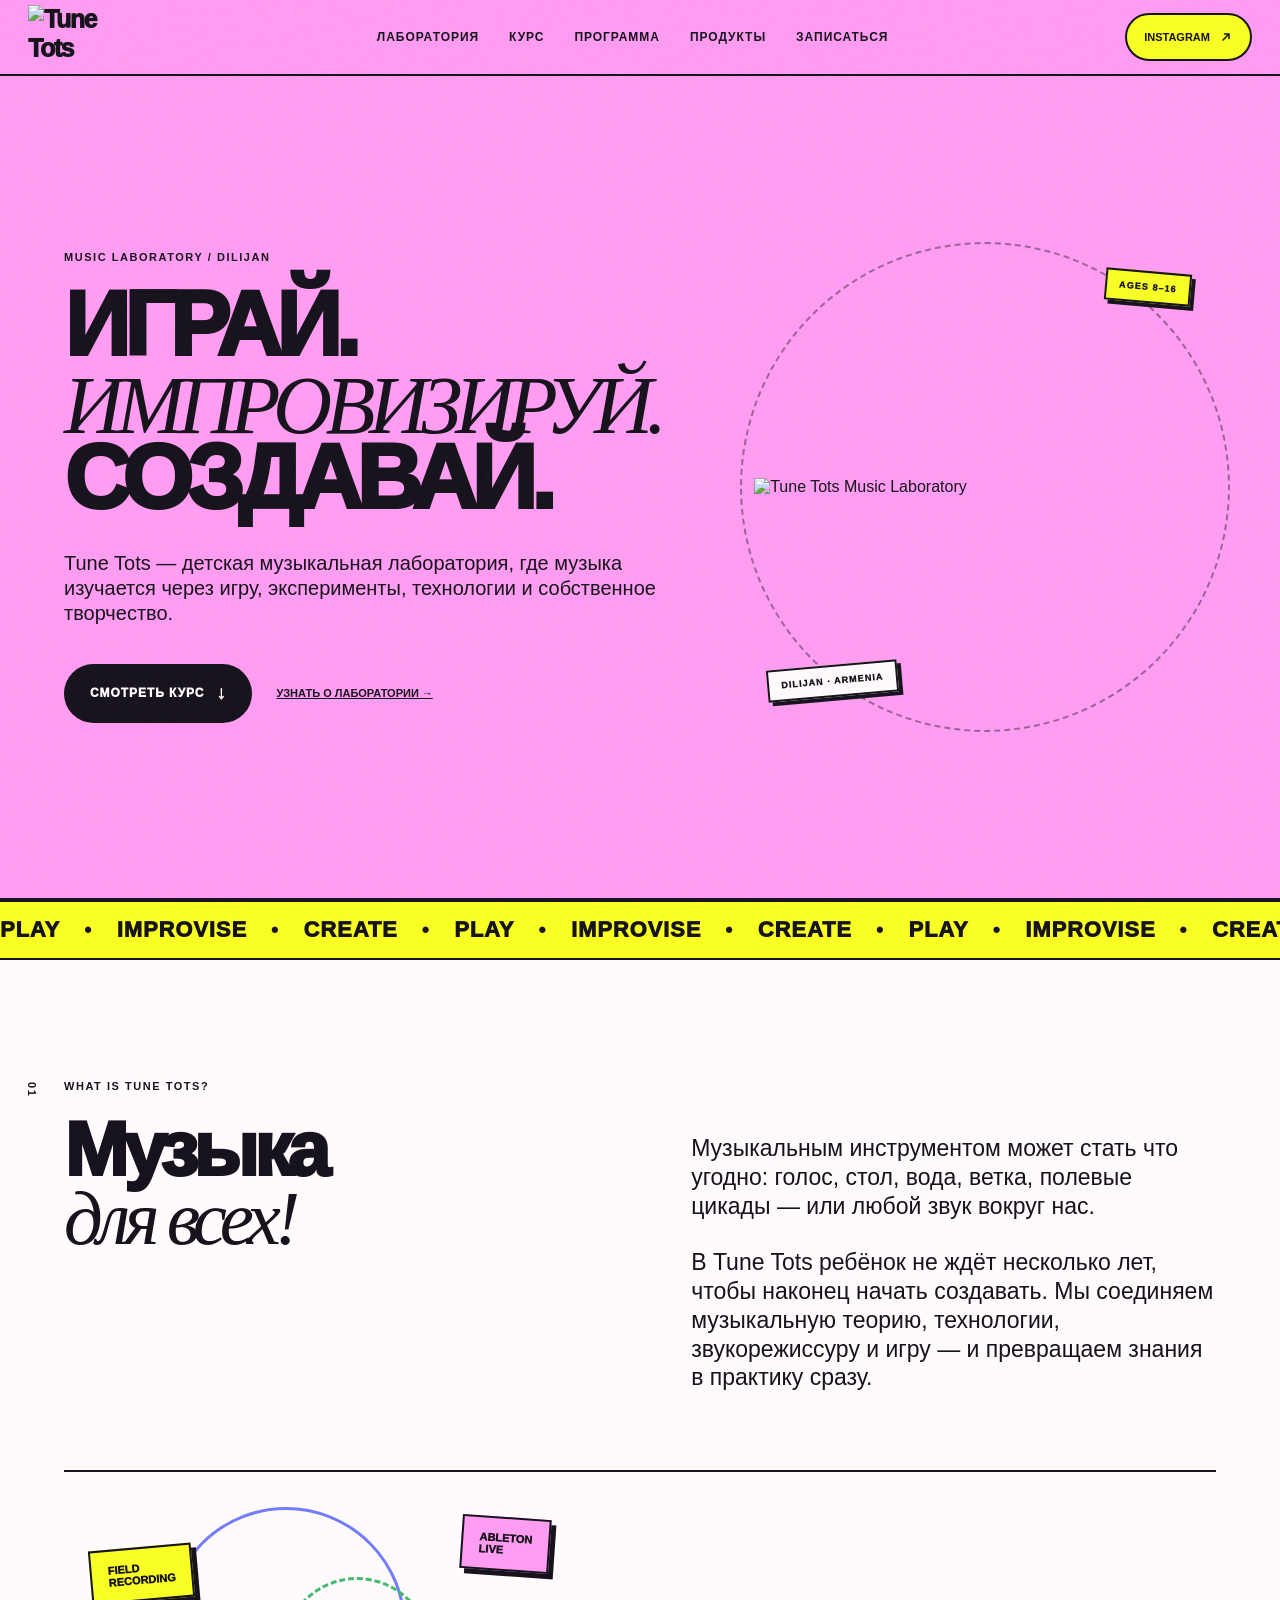
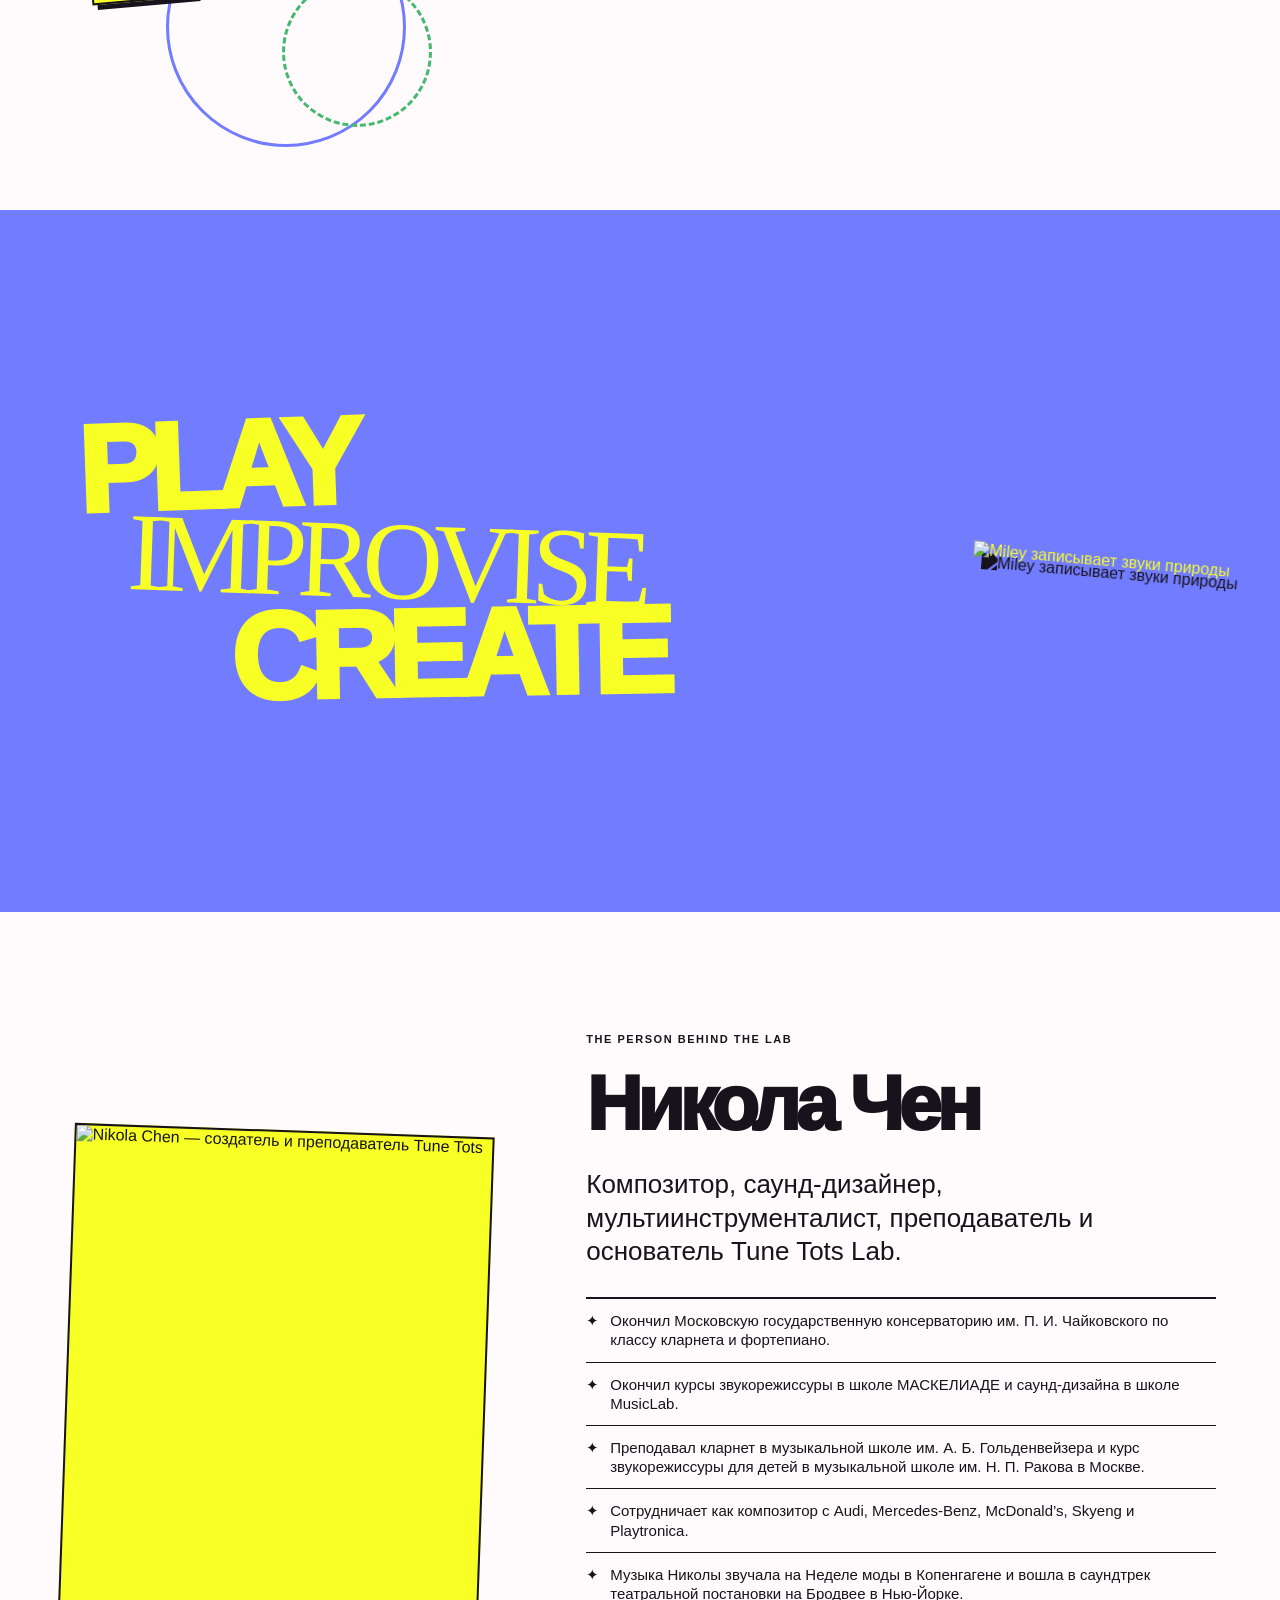
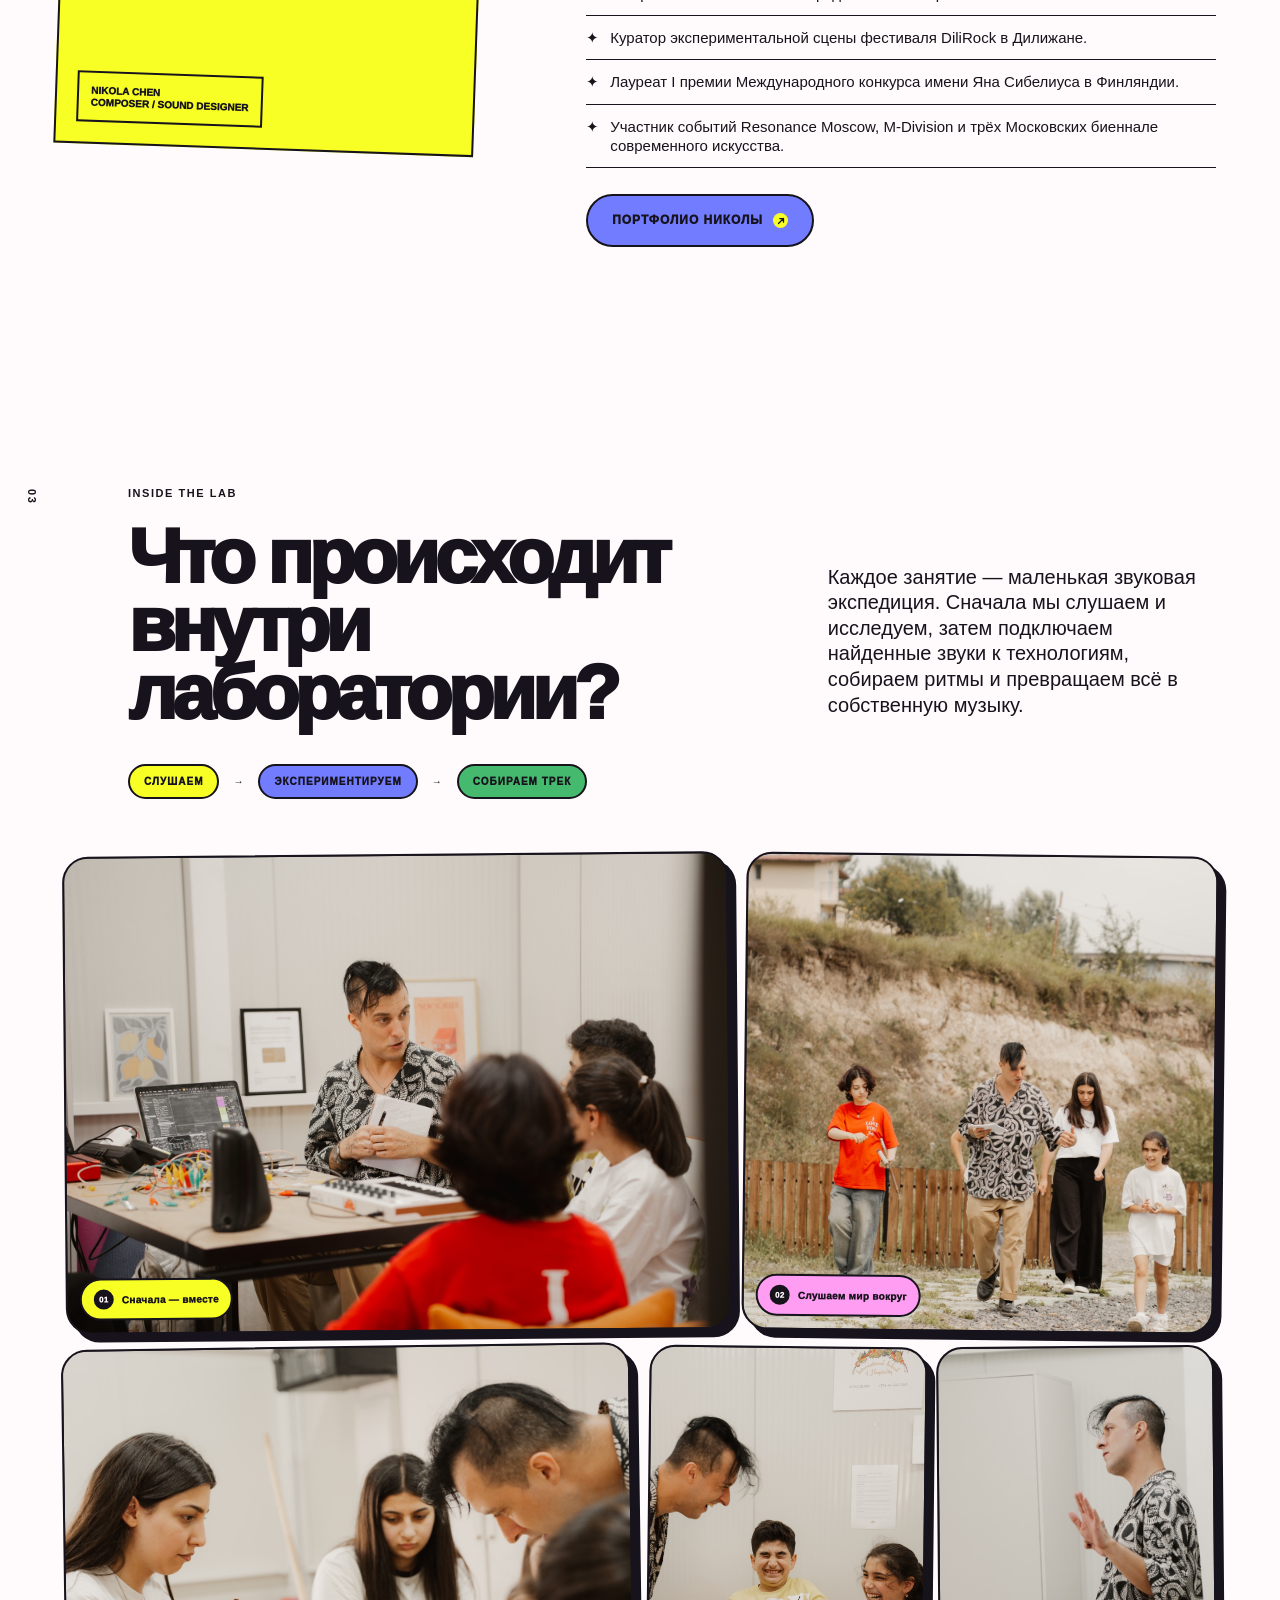
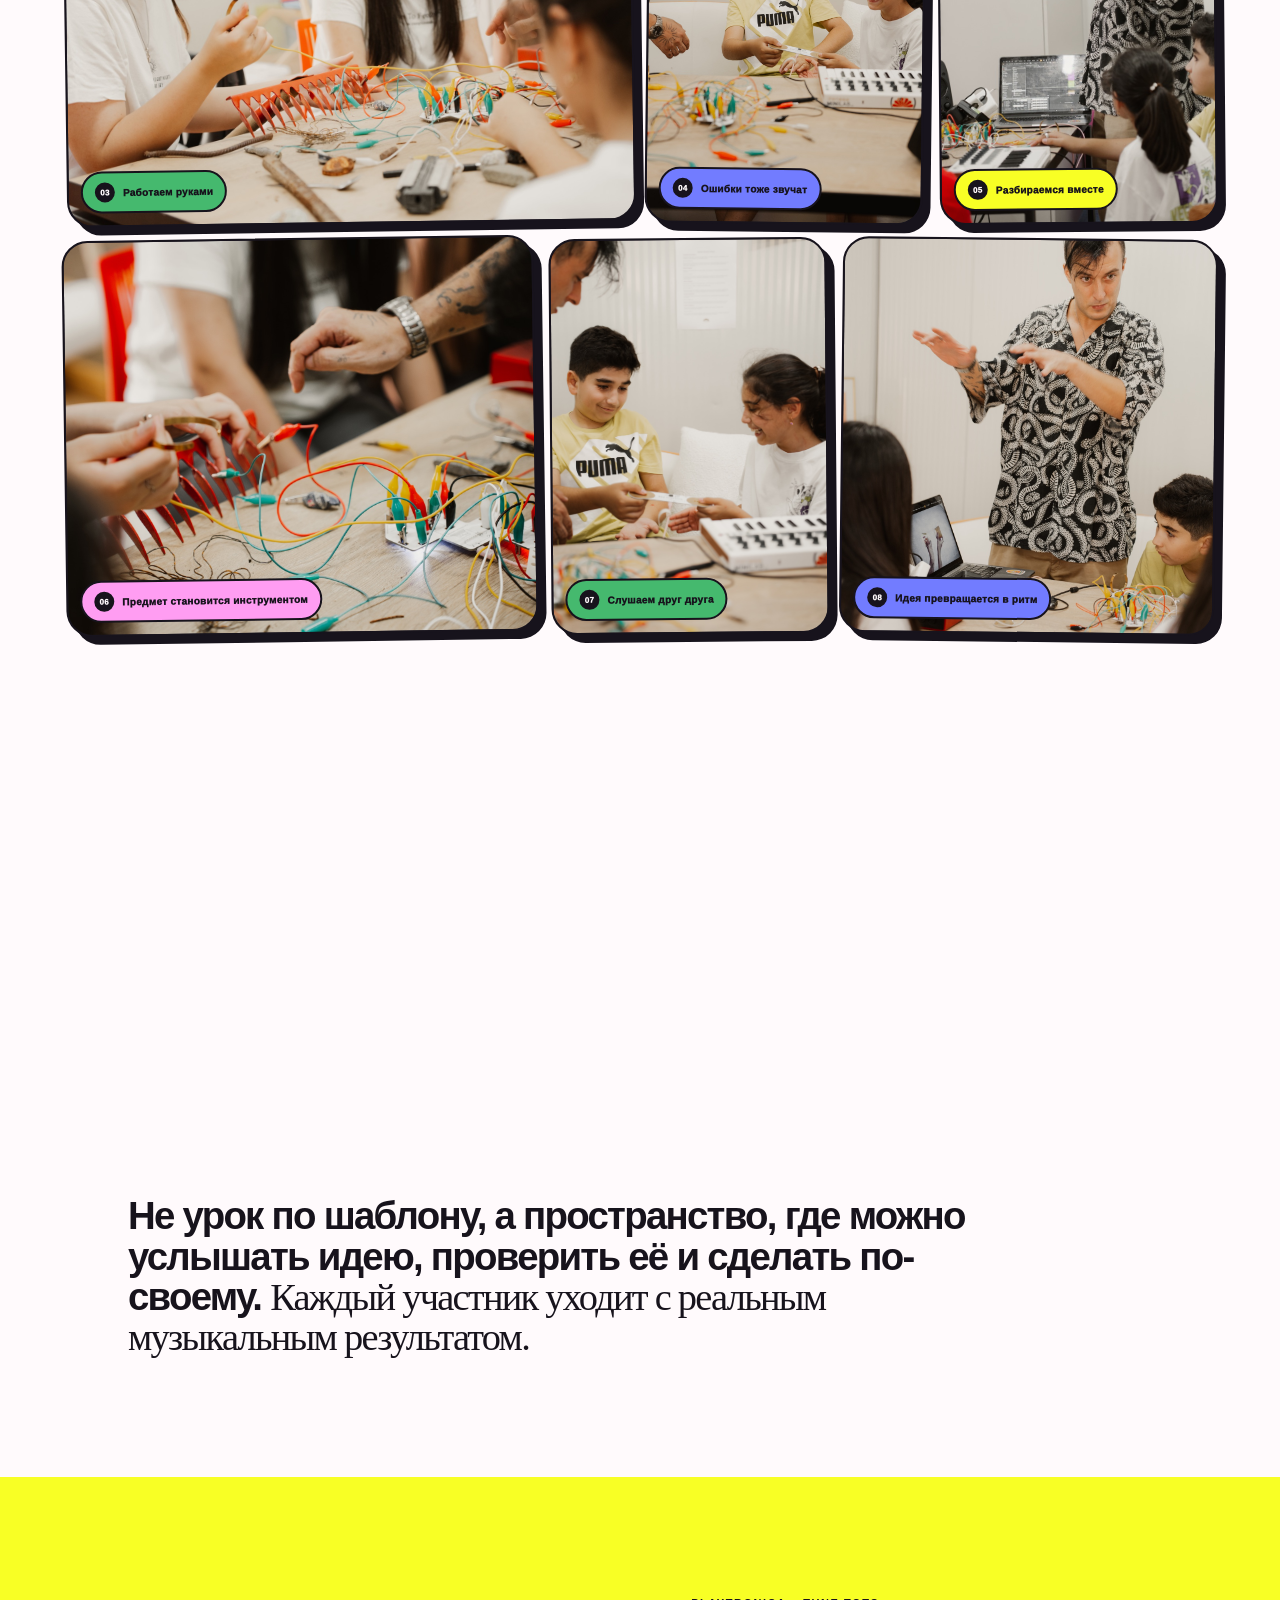
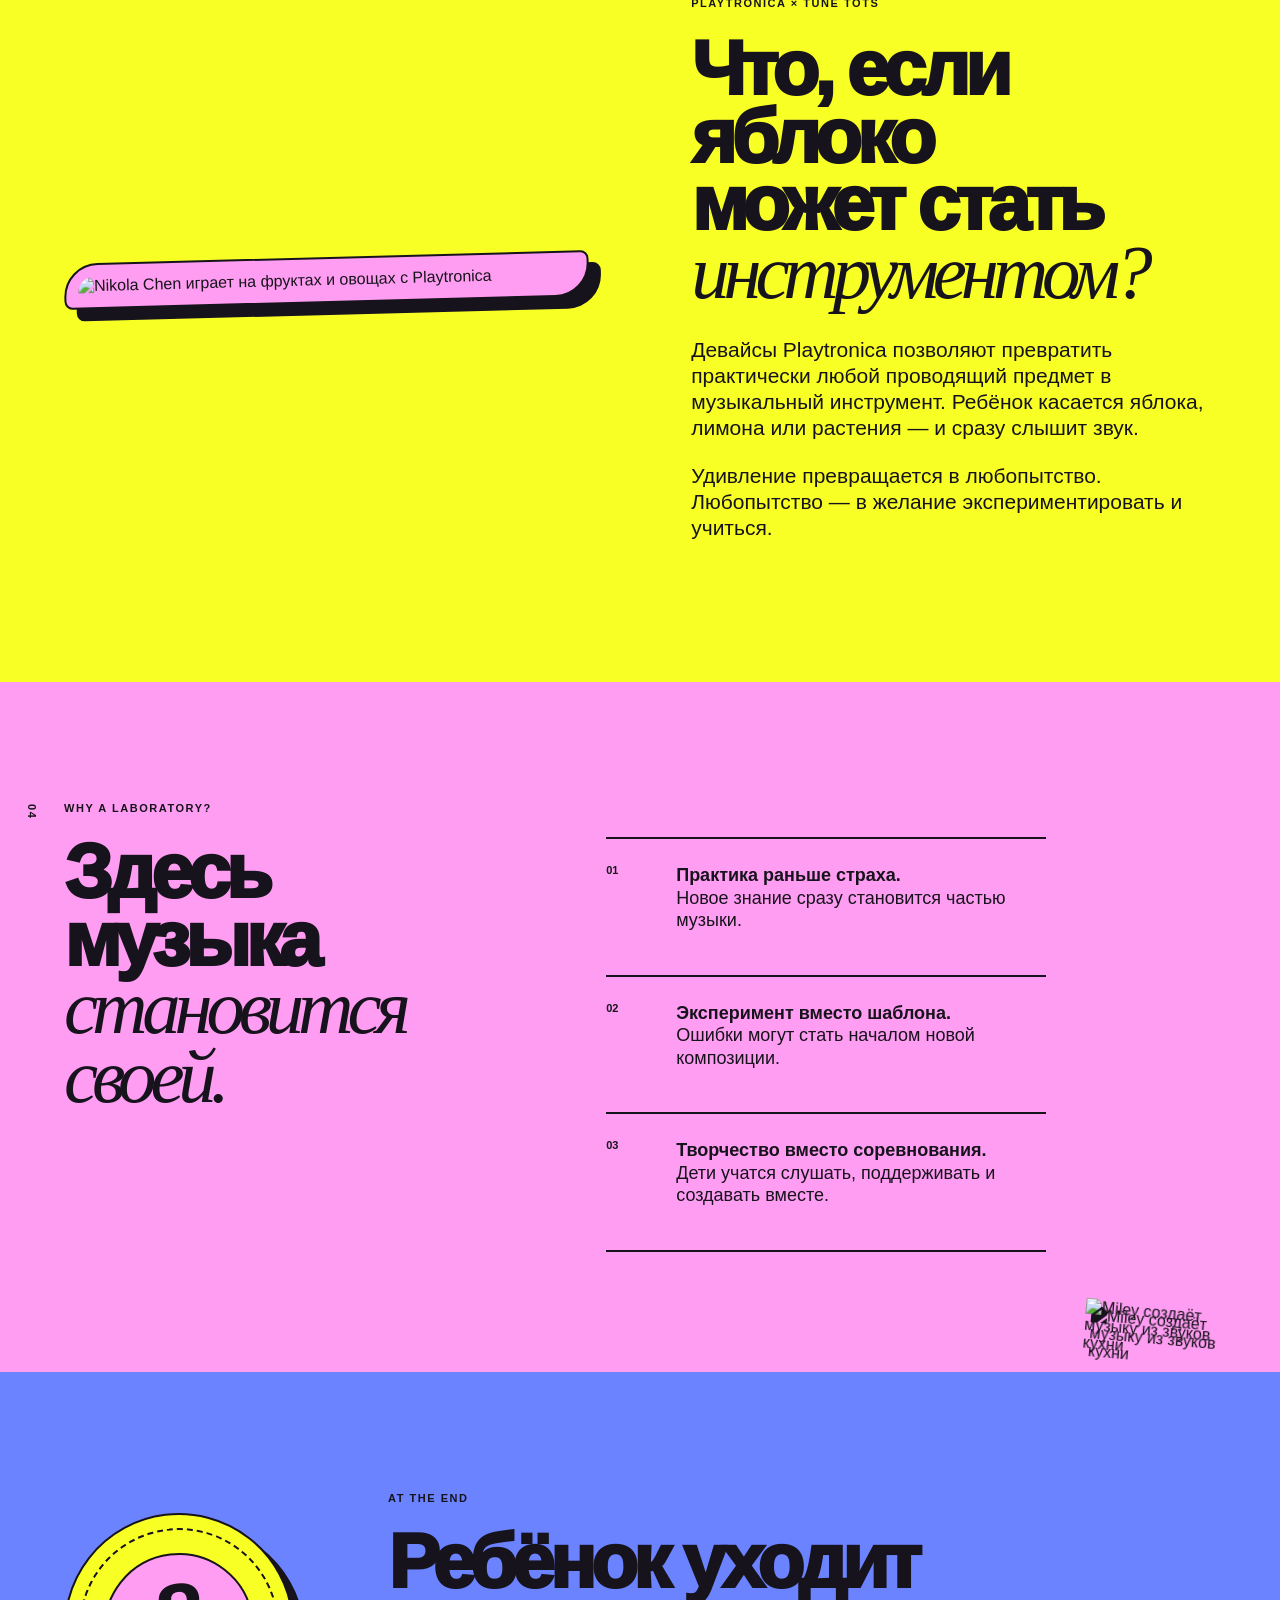
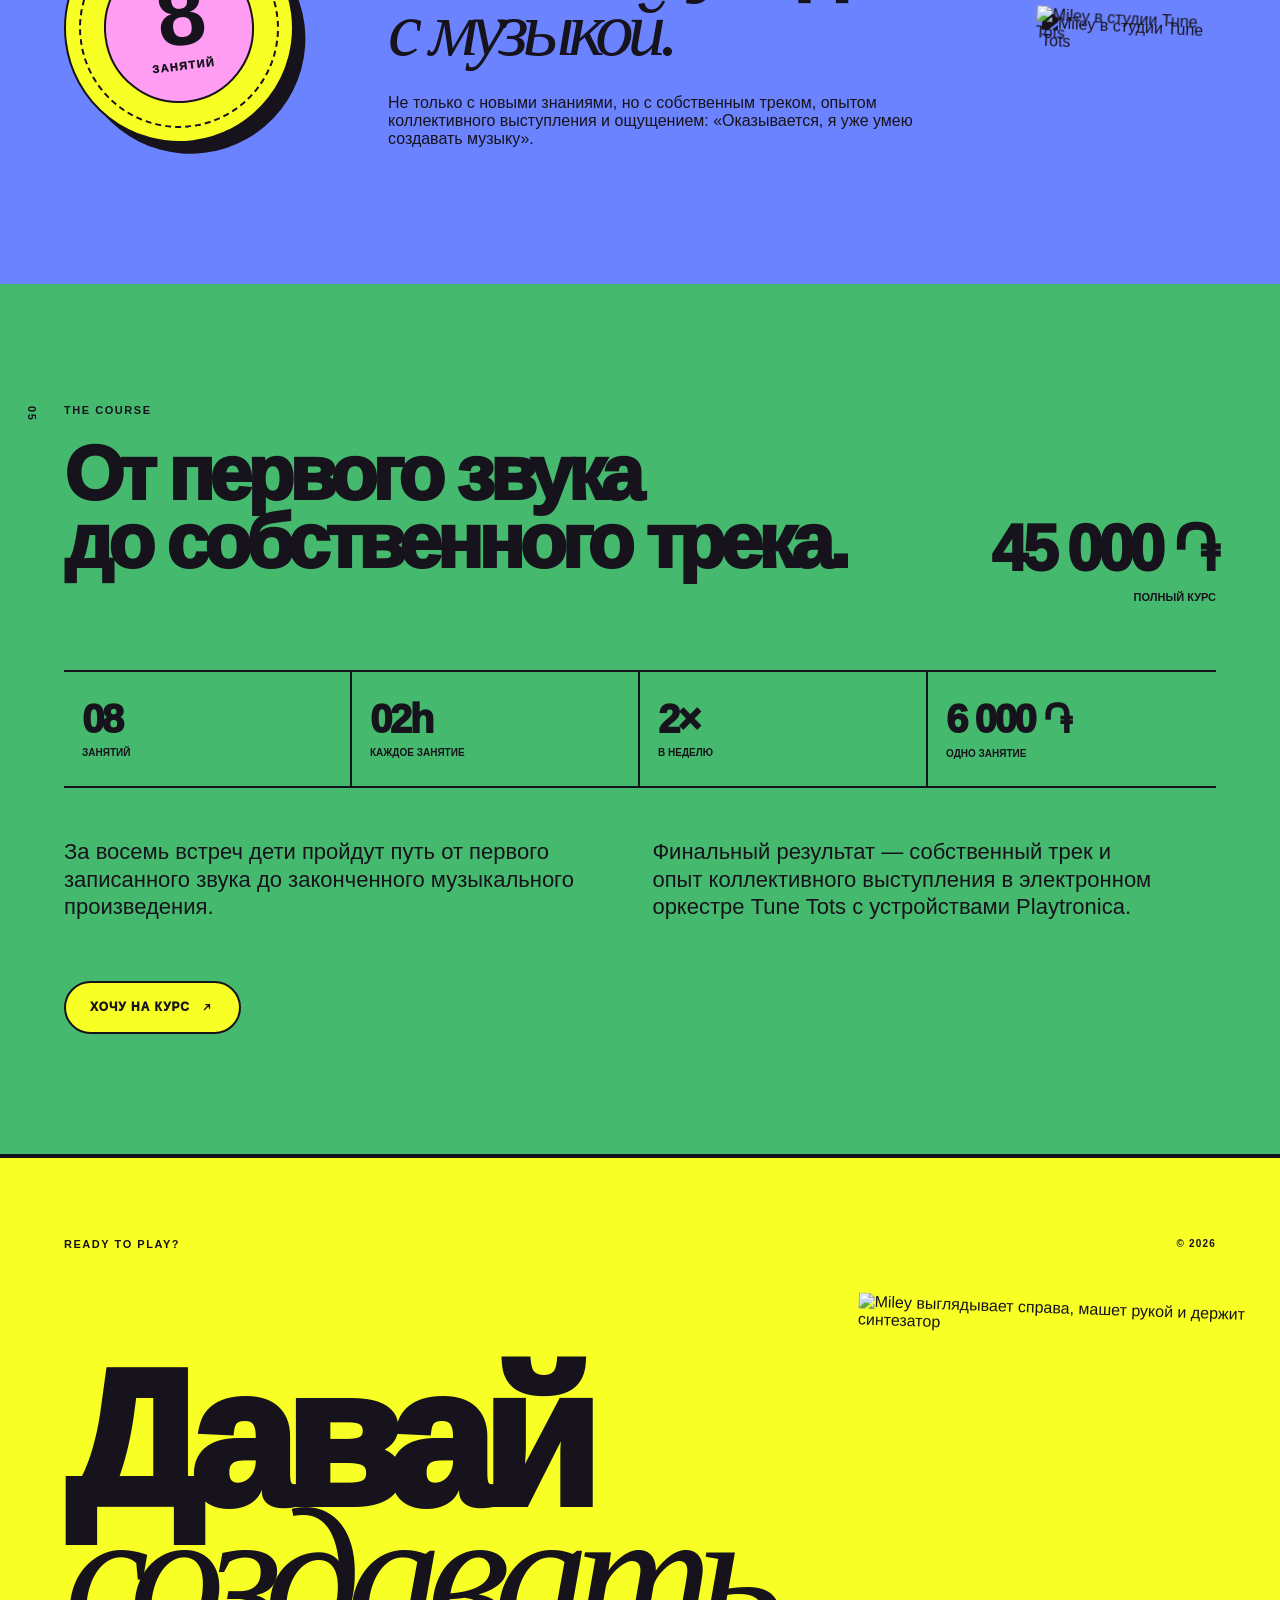
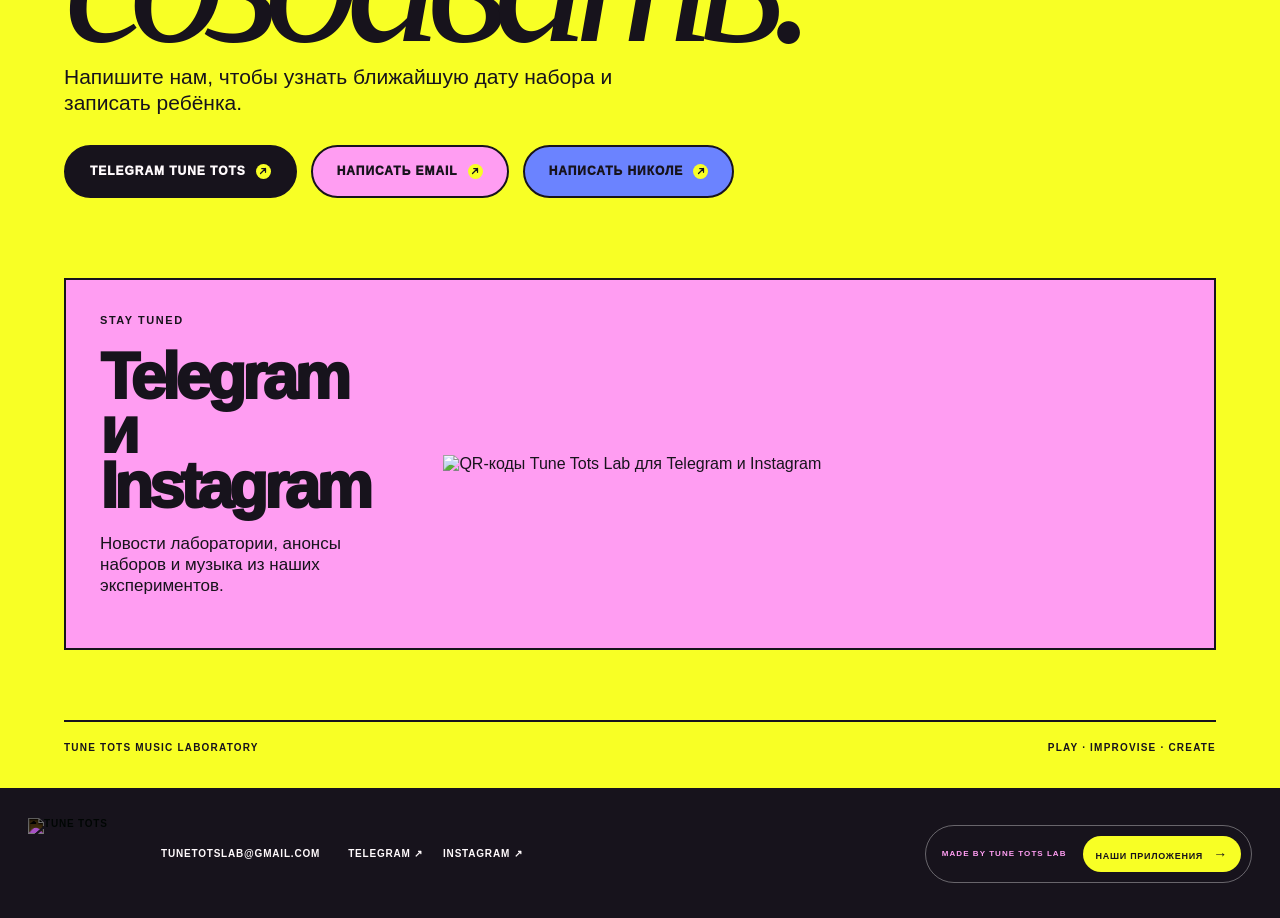
==== commit f2ad052c: "Polish homepage and add lesson gallery" ====
--- a/index.html
+++ b/index.html
@@ -8,7 +8,7 @@
   <link rel="apple-touch-icon" sizes="180x180" href="/apple-touch-icon.png?v=3">
   <link rel="icon" type="image/png" sizes="64x64" href="/favicon.png?v=3">
   <link rel="shortcut icon" href="/favicon.ico?v=3">
-  <link rel="stylesheet" href="styles.css">
+  <link rel="stylesheet" href="styles.css?v=20261004-1">
 </head>
 <body>
   <div class="noise"></div>
@@ -54,6 +54,8 @@
       </div>
       <div class="hero-art">
         <img src="assets/logo/main.png" alt="Tune Tots Music Laboratory">
+        <span class="hero-art-note note-top">AGES 8–16</span>
+        <span class="hero-art-note note-bottom">DILIJAN · ARMENIA</span>
       </div>
     </section>
 
@@ -125,51 +127,25 @@
       <div class="program-head">
         <p class="eyebrow">INSIDE THE LAB</p>
         <h2>Что происходит<br>внутри лаборатории?</h2>
-      </div>
-
-      <div class="program-grid">
-        <article class="program-card card-purple">
-          <span>01</span>
-          <h3>ЗВУК</h3>
-          <p>Запись окружающего мира, семплинг, работа с тембром и высотой звука.</p>
-          <div class="card-symbol">◌</div>
-        </article>
-
-        <article class="program-card card-green">
-          <span>02</span>
-          <h3>РИТМ</h3>
-          <p>Пульс, темп, ритмические рисунки и собственные биты.</p>
-          <div class="card-symbol">◉</div>
-        </article>
-
-        <article class="program-card card-yellow">
-          <span>03</span>
-          <h3>МУЗЫКА</h3>
-          <p>Мелодия, интервалы, аранжировка и понимание того, как устроен трек.</p>
-          <div class="card-symbol">✦</div>
-        </article>
-
-        <article class="program-card card-pink">
-          <span>04</span>
-          <h3>ТЕХНОЛОГИИ</h3>
-          <p>Ableton Live, эффекты, основы звукорежиссуры и электронное творчество.</p>
-          <div class="card-symbol">⌁</div>
-        </article>
-
-        <article class="program-card card-dark">
-          <span>05</span>
-          <h3>ИГРА</h3>
-          <p>Эксперименты без страха ошибиться. Ищем идеи, а не правильные ответы.</p>
-          <div class="card-symbol">+</div>
-        </article>
-
-        <article class="program-card card-blue">
-          <span>06</span>
-          <h3>ВМЕСТЕ</h3>
-          <p>Совместная импровизация, электронный оркестр и умение слушать друг друга.</p>
-          <div class="card-symbol">∞</div>
-        </article>
-      </div>
+        <p class="program-intro">Каждое занятие — маленькая звуковая экспедиция. Сначала мы слушаем и исследуем, затем подключаем найденные звуки к технологиям, собираем ритмы и превращаем всё в собственную музыку.</p>
+        <div class="program-steps" aria-label="Этапы занятия"><span>СЛУШАЕМ</span><b>→</b><span>ЭКСПЕРИМЕНТИРУЕМ</span><b>→</b><span>СОБИРАЕМ ТРЕК</span></div>
+      </div>
+
+      <div class="lab-gallery" aria-label="Фотографии занятий Tune Tots">
+        <figure class="gallery-card gallery-wide reveal-on-scroll"><img src="assets/photos/lab-gallery/dsc00612.jpg" alt="Групповое занятие Tune Tots за музыкальным столом" loading="lazy"><figcaption><span>01</span>Сначала — вместе</figcaption></figure>
+        <figure class="gallery-card gallery-portrait reveal-on-scroll"><img src="assets/photos/lab-gallery/dsc00724.jpg" alt="Звуковая прогулка с учениками Tune Tots" loading="lazy"><figcaption><span>02</span>Слушаем мир вокруг</figcaption></figure>
+        <figure class="gallery-card gallery-wide reveal-on-scroll"><img src="assets/photos/lab-gallery/dsc00770.jpg" alt="Дети создают музыкальные инструменты с Никола Ченом" loading="lazy"><figcaption><span>03</span>Работаем руками</figcaption></figure>
+        <figure class="gallery-card gallery-portrait reveal-on-scroll"><img src="assets/photos/lab-gallery/dsc00581.jpg" alt="Весёлый музыкальный эксперимент на занятии" loading="lazy"><figcaption><span>04</span>Ошибки тоже звучат</figcaption></figure>
+        <figure class="gallery-card gallery-landscape reveal-on-scroll"><img src="assets/photos/lab-gallery/dsc00533.jpg" alt="Никола объясняет принцип музыкального эксперимента" loading="lazy"><figcaption><span>05</span>Разбираемся вместе</figcaption></figure>
+        <figure class="gallery-card gallery-detail reveal-on-scroll"><img src="assets/photos/lab-gallery/dsc00774.jpg" alt="Провода и сенсоры Playtronica в руках учеников" loading="lazy"><figcaption><span>06</span>Предмет становится инструментом</figcaption></figure>
+        <figure class="gallery-card gallery-portrait reveal-on-scroll"><img src="assets/photos/lab-gallery/dsc00579.jpg" alt="Ученики экспериментируют со звуком" loading="lazy"><figcaption><span>07</span>Слушаем друг друга</figcaption></figure>
+        <figure class="gallery-card gallery-portrait reveal-on-scroll"><img src="assets/photos/lab-gallery/dsc00517.jpg" alt="Занятие по электронной музыке в Tune Tots" loading="lazy"><figcaption><span>08</span>Идея превращается в ритм</figcaption></figure>
+        <figure class="gallery-card gallery-portrait reveal-on-scroll"><img src="assets/photos/lab-gallery/dsc00594.jpg" alt="Ученица создаёт звук с помощью сенсора" loading="lazy"><figcaption><span>09</span>Пробуем без страха</figcaption></figure>
+        <figure class="gallery-card gallery-portrait reveal-on-scroll"><img src="assets/photos/lab-gallery/dsc00509.jpg" alt="Ученик работает с электронным музыкальным устройством" loading="lazy"><figcaption><span>10</span>Находим свой тембр</figcaption></figure>
+        <figure class="gallery-card gallery-portrait reveal-on-scroll"><img src="assets/photos/lab-gallery/dsc00690.jpg" alt="Ученица Tune Tots рядом с музыкальным оборудованием" loading="lazy"><figcaption><span>11</span>Музыка становится своей</figcaption></figure>
+        <figure class="gallery-card gallery-portrait reveal-on-scroll"><img src="assets/photos/lab-gallery/dsc00789.jpg" alt="Никола собирает музыкальный проект с учениками" loading="lazy"><figcaption><span>12</span>Собираем всё в трек</figcaption></figure>
+      </div>
+      <p class="gallery-footnote">Не урок по шаблону, а пространство, где можно услышать идею, проверить её и сделать по-своему. <b>Каждый участник уходит с реальным музыкальным результатом.</b></p>
     </section>
 
     <section class="playtronica section">
@@ -205,11 +181,13 @@
         </div>
       </div>
       <img class="philosophy-mascot" src="assets/mascot/miley-kitchen.png" alt="Miley создаёт музыку из звуков кухни" loading="lazy">
-      <img class="philosophy-logo" src="assets/logo/color-purple.png" alt="Tune Tots mascot logo" loading="lazy">
     </section>
 
     <section class="result section">
-      <div class="result-stamp">8<br>LESSONS</div>
+      <div class="result-stamp" aria-label="Восемь занятий">
+        <span class="stamp-orbit">TUNE TOTS · MUSIC LAB · TUNE TOTS · MUSIC LAB ·</span>
+        <strong>8</strong><small>ЗАНЯТИЙ</small>
+      </div>
       <div>
         <p class="eyebrow">AT THE END</p>
         <h2>Ребёнок уходит<br><i>с музыкой.</i></h2>
@@ -233,7 +211,6 @@
       </div>
       <div class="course-description"><p>За восемь встреч дети пройдут путь от первого записанного звука до законченного музыкального произведения.</p><p>Финальный результат — собственный трек и опыт коллективного выступления в электронном оркестре Tune Tots с устройствами Playtronica.</p></div>
       <a class="button button-yellow external-arrow" href="https://instagram.com/tunetots_lab" target="_blank" rel="noopener">ХОЧУ НА КУРС</a>
-      <img class="course-logo" src="assets/logo/color-green.png" alt="Tune Tots mascot logo" loading="lazy">
     </section>
 
     <section class="cta" id="contact">
@@ -270,6 +247,6 @@
     </a>
   </footer>
 
-  <script src="content.js"></script>
+  <script src="content.js?v=20261004-1"></script>
 </body>
 </html>
--- a/styles.css
+++ b/styles.css
@@ -22,31 +22,36 @@
 .brand-image img{display:block;width:100%;height:100%;object-fit:contain}
 .nav nav{display:flex;gap:30px;font-size:12px;font-weight:800;text-transform:uppercase;letter-spacing:.08em}
 .nav nav a:hover{text-decoration:underline}
-.nav-cta{border:var(--border);padding:12px 16px;border-radius:999px;font-size:11px;font-weight:900;background:var(--yellow)}
+.nav-cta{min-height:48px;border:var(--border);padding:0 17px;border-radius:999px;font-size:11px;font-weight:900;background:var(--yellow);display:inline-flex;align-items:center;transition:transform .2s,box-shadow .2s}
+.nav-cta:hover{transform:translate(-2px,-2px);box-shadow:4px 4px 0 var(--ink)}
 .mobile-menu-toggle,.mobile-menu,.mobile-menu-backdrop{display:none}
-.mobile-menu-toggle{width:44px;height:44px;padding:0;border:var(--border);border-radius:50%;background:var(--white);place-items:center;position:relative;z-index:62}
+.mobile-menu-toggle{width:48px;height:48px;padding:0;border:var(--border);border-radius:50%;background:var(--yellow);place-items:center;position:relative;z-index:62;transition:transform .2s,box-shadow .2s}
+.mobile-menu-toggle:hover{transform:translate(-2px,-2px);box-shadow:4px 4px 0 var(--ink)}
 .mobile-menu-toggle span{position:absolute;width:18px;height:2px;background:var(--ink);transition:transform .35s,opacity .25s,top .35s}
-.mobile-menu-toggle span:nth-child(1){top:14px}.mobile-menu-toggle span:nth-child(2){top:20px}.mobile-menu-toggle span:nth-child(3){top:26px}
+.mobile-menu-toggle span:nth-child(1){top:17px}.mobile-menu-toggle span:nth-child(2){top:23px}.mobile-menu-toggle span:nth-child(3){top:29px}
 .mobile-menu-backdrop{position:fixed;inset:76px 0 0;background:rgba(23,19,28,.28);backdrop-filter:blur(5px);opacity:0;visibility:hidden;transition:opacity .35s,visibility .35s;z-index:48}
 .mobile-menu{position:fixed;left:14px;top:88px;width:min(340px,calc(100vw - 28px));padding:24px;border:var(--border);border-radius:26px;background:var(--white);box-shadow:10px 12px 0 var(--ink);transform:translateX(calc(-100% - 30px)) rotate(-2deg);opacity:0;visibility:hidden;transition:transform .42s cubic-bezier(.22,1,.36,1),opacity .25s,visibility .42s;z-index:60}
 .mobile-menu>p{margin:0 0 22px;font-size:10px;font-weight:1000;letter-spacing:.13em;text-transform:uppercase;color:#6d646e}
 .mobile-menu nav{display:grid}.mobile-menu nav a{display:flex;align-items:center;gap:12px;padding:15px 4px;border-top:1px solid rgba(23,19,28,.2);font-size:22px;font-weight:1000;letter-spacing:-.04em}.mobile-menu nav a span{font-size:9px;letter-spacing:.1em;color:var(--pink)}
 .mobile-menu nav .mobile-products-link{margin:8px -10px;padding:16px 14px;border:var(--border);border-radius:16px;background:var(--yellow)}.mobile-menu nav .mobile-products-link b{margin-left:auto}
 .mobile-menu>small{display:block;margin-top:20px;font-size:8px;letter-spacing:.16em}
-.menu-open{overflow:hidden}.menu-open .mobile-menu{transform:none;opacity:1;visibility:visible}.menu-open .mobile-menu-backdrop{opacity:1;visibility:visible}.menu-open .mobile-menu-toggle span:nth-child(1){top:20px;transform:rotate(45deg)}.menu-open .mobile-menu-toggle span:nth-child(2){opacity:0}.menu-open .mobile-menu-toggle span:nth-child(3){top:20px;transform:rotate(-45deg)}
+.menu-open{overflow:hidden}.menu-open .mobile-menu{transform:none;opacity:1;visibility:visible}.menu-open .mobile-menu-backdrop{opacity:1;visibility:visible}.menu-open .mobile-menu-toggle span:nth-child(1){top:23px;transform:rotate(45deg)}.menu-open .mobile-menu-toggle span:nth-child(2){opacity:0}.menu-open .mobile-menu-toggle span:nth-child(3){top:23px;transform:rotate(-45deg)}
 .section{padding:120px 5vw;position:relative}
 .section-number{position:absolute;left:2vw;top:122px;font-size:11px;font-weight:900;writing-mode:vertical-rl;letter-spacing:.15em}
 .eyebrow{font-size:11px;font-weight:900;letter-spacing:.14em;margin:0 0 24px;text-transform:uppercase}
 h1,h2,h3,p{margin-top:0}
 h1,h2,h3{font-weight:1000;letter-spacing:-.065em}
-h1{font-size:clamp(54px,8vw,128px);line-height:.82;margin-bottom:34px}
+h1{font-size:clamp(54px,7.1vw,112px);line-height:.84;margin-bottom:34px}
 h1 i,h2 i{font-family:Georgia,serif;font-weight:400;letter-spacing:-.08em}
 h2{font-size:clamp(46px,6vw,92px);line-height:.88;margin-bottom:30px}
-.hero{min-height:calc(100vh - 76px);display:grid;grid-template-columns:1.02fr .98fr;align-items:center;padding:70px 5vw;border-bottom:var(--border)}
-.hero-copy{max-width:850px}
+.hero{min-height:calc(100vh - 76px);display:grid;grid-template-columns:minmax(0,1.18fr) minmax(340px,.82fr);gap:2vw;align-items:center;padding:70px 5vw;border-bottom:var(--border);overflow:hidden}
+.hero-copy{max-width:900px;min-width:0;position:relative;z-index:2}
+.hero h1 i{display:inline-block;font-size:.9em;white-space:nowrap}
 .hero-text{font-size:20px;line-height:1.25;max-width:650px}
 .hero-actions{display:flex;align-items:center;gap:24px;margin-top:38px}
-.button{display:inline-flex;align-items:center;justify-content:center;border:var(--border);border-radius:999px;padding:17px 24px;font-size:12px;font-weight:1000;letter-spacing:.08em;transition:.2s transform,.2s box-shadow}
+.button{display:inline-flex;align-items:center;justify-content:center;border:var(--border);border-radius:999px;padding:17px 24px;font-size:12px;font-weight:1000;letter-spacing:.08em;transition:.2s transform,.2s box-shadow;position:relative;overflow:hidden}
+.button:before{content:"";position:absolute;inset:-40% auto -40% -50%;width:35%;background:rgba(255,255,255,.35);transform:skewX(-20deg);transition:left .45s ease}
+.button:hover:before{left:120%}
 .button:hover{transform:translate(-3px,-3px);box-shadow:6px 6px 0 var(--ink)}
 .external-arrow{gap:10px}
 .external-arrow:after{content:"";display:inline-block;flex:0 0 auto;width:15px;height:15px;border-radius:50%;background-color:var(--yellow);background-repeat:no-repeat;background-position:center;background-size:10px 10px;background-image:url("data:image/svg+xml,%3Csvg xmlns='http://www.w3.org/2000/svg' viewBox='0 0 16 16'%3E%3Cpath d='M4 12 12 4M6 4h6v6' fill='none' stroke='%2317131c' stroke-width='2' stroke-linecap='round' stroke-linejoin='round'/%3E%3C/svg%3E")}
@@ -58,7 +63,13 @@
 .button span{font-size:18px;margin-left:12px}
 .text-link{font-size:11px;font-weight:900;text-decoration:underline}
 .hero-art{position:relative;min-height:600px;display:flex;align-items:center;justify-content:center}
-.hero-art img{width:min(580px,100%);height:auto;display:block}
+.hero-art:before{content:"";position:absolute;width:min(38vw,520px);aspect-ratio:1;border:2px dashed var(--ink);border-radius:50%;animation:slow-spin 22s linear infinite;opacity:.42}
+.hero-art img{width:min(510px,100%);height:auto;display:block;position:relative;z-index:1;animation:hero-float 5s ease-in-out infinite}
+.hero-art-note{position:absolute;z-index:2;border:var(--border);background:var(--yellow);padding:9px 12px;font-size:9px;font-weight:1000;letter-spacing:.12em;box-shadow:4px 4px 0 var(--ink)}
+.hero-art-note.note-top{right:2vw;top:14%;transform:rotate(5deg)}
+.hero-art-note.note-bottom{left:1vw;bottom:15%;transform:rotate(-5deg);background:var(--white)}
+@keyframes hero-float{50%{transform:translateY(-12px) rotate(1deg)}}
+@keyframes slow-spin{to{transform:rotate(360deg)}}
 .marquee{overflow:hidden;border-bottom:var(--border);border-top:var(--border);background:var(--yellow);white-space:nowrap}
 .marquee-track{display:flex;width:max-content;font-size:22px;font-weight:1000;letter-spacing:.04em;padding:15px 0;will-change:transform;animation:marquee 16s linear infinite}
 .marquee-group{display:flex;align-items:center;flex:none;gap:24px;padding-right:24px}
@@ -76,10 +87,10 @@
 .ring-one{width:240px;left:8vw;top:35px}.ring-two{width:150px;left:17vw;top:105px;border-color:var(--green);border-style:dashed}
 .lab-note{position:absolute;border:var(--border);padding:13px 16px;font-size:11px;font-weight:1000;line-height:1.1;box-shadow:5px 5px 0 var(--ink)}
 .note-a{left:2vw;top:75px;background:var(--yellow);transform:rotate(-5deg)}.note-b{left:31vw;top:45px;background:var(--pink);transform:rotate(4deg)}
-.manifesto{background:var(--purple);color:var(--yellow);min-height:78vh;display:flex;flex-direction:column;justify-content:center;padding:8vw 28vw 8vw 8vw;position:relative;overflow:hidden}
-.manifesto-word{font-size:clamp(70px,11vw,170px);font-weight:1000;line-height:.8;letter-spacing:-.09em;transform:rotate(-2deg)}
-.manifesto-word:nth-child(2){margin-left:10vw;transform:rotate(2deg);font-family:Georgia,serif;font-weight:400}
-.manifesto-word:nth-child(3){margin-left:20vw;transform:rotate(-1deg)}
+.manifesto{background:var(--purple);color:var(--yellow);min-height:78vh;display:flex;flex-direction:column;justify-content:center;padding:8vw 21vw 8vw 6vw;position:relative;overflow:hidden}
+.manifesto-word{width:max-content;max-width:100%;font-size:clamp(66px,9.6vw,148px);font-weight:1000;line-height:.8;letter-spacing:-.085em;transform:rotate(-2deg)}
+.manifesto-word:nth-child(2){margin-left:4vw;transform:rotate(2deg);font-family:Georgia,serif;font-weight:400;font-size:clamp(60px,8.7vw,136px)}
+.manifesto-word:nth-child(3){margin-left:12vw;transform:rotate(-1deg)}
 .manifesto-note{position:absolute;right:3vw;bottom:1.5vw;color:var(--ink);font-size:10px;font-weight:900}
 .manifesto-mascot{position:absolute;right:3vw;top:50%;width:clamp(190px,21vw,320px);height:auto;transform:translateY(-50%) rotate(5deg);filter:drop-shadow(9px 12px 0 var(--ink));z-index:1}
 .manifesto-word,.manifesto-note{position:relative;z-index:2}
@@ -95,7 +106,29 @@
 .course-facts span{font-size:10px;font-weight:900;text-transform:uppercase}
 .course-description{display:grid;grid-template-columns:1fr 1fr;gap:6vw;max-width:1100px;font-size:22px;line-height:1.25}
 .program{background:var(--white)}
-.program-head{margin-left:5vw}
+.program-head{margin-left:5vw;display:grid;grid-template-columns:minmax(0,1.1fr) minmax(300px,.7fr);column-gap:7vw;align-items:end}
+.program-head .eyebrow,.program-head h2{grid-column:1}
+.program-head h2{margin-bottom:0}
+.program-intro{grid-column:2;grid-row:1 / span 2;font-size:20px;line-height:1.28;max-width:590px;margin-bottom:8px}
+.program-steps{grid-column:1 / -1;display:flex;align-items:center;gap:14px;margin-top:38px;font-size:10px;font-weight:1000;letter-spacing:.1em;flex-wrap:wrap}
+.program-steps span{padding:10px 14px;border:var(--border);border-radius:999px;background:var(--yellow)}
+.program-steps span:nth-of-type(2){background:var(--purple)}.program-steps span:nth-of-type(3){background:var(--green)}
+.lab-gallery{display:grid;grid-template-columns:repeat(12,minmax(0,1fr));grid-auto-rows:68px;gap:14px;margin:55px auto 0}
+.gallery-card{margin:0;border:var(--border);border-radius:26px;position:relative;overflow:hidden;background:var(--ink);box-shadow:8px 8px 0 var(--ink);transform:rotate(var(--tilt,-.5deg));transition:transform .45s cubic-bezier(.2,.8,.2,1),box-shadow .3s,opacity .55s ease}
+.gallery-card:nth-child(2n){--tilt:.65deg}.gallery-card:nth-child(3n){--tilt:-.8deg}
+.gallery-card:hover{transform:translateY(-8px) rotate(0);box-shadow:12px 14px 0 var(--ink);z-index:2}
+.gallery-card img{width:100%;height:100%;display:block;object-fit:cover;transition:transform .7s cubic-bezier(.2,.8,.2,1),filter .4s}
+.gallery-card:hover img{transform:scale(1.045);filter:saturate(1.08)}
+.gallery-card figcaption{position:absolute;left:12px;right:12px;bottom:12px;display:flex;align-items:center;gap:8px;width:max-content;max-width:calc(100% - 24px);padding:9px 12px;background:var(--yellow);border:var(--border);border-radius:999px;font-size:10px;font-weight:1000;letter-spacing:.03em;white-space:nowrap}
+.gallery-card figcaption span{display:grid;place-content:center;width:20px;height:20px;border-radius:50%;background:var(--ink);color:var(--white);font-size:8px}
+.gallery-card:nth-child(4n+2) figcaption{background:var(--pink)}.gallery-card:nth-child(4n+3) figcaption{background:var(--green)}.gallery-card:nth-child(4n) figcaption{background:var(--purple)}
+.gallery-card:nth-child(1){grid-column:1 / span 7;grid-row:span 6}.gallery-card:nth-child(2){grid-column:8 / span 5;grid-row:span 6}
+.gallery-card:nth-child(3){grid-column:1 / span 6;grid-row:span 6}.gallery-card:nth-child(4){grid-column:7 / span 3;grid-row:span 6}.gallery-card:nth-child(5){grid-column:10 / span 3;grid-row:span 6}
+.gallery-card:nth-child(6){grid-column:1 / span 5;grid-row:span 5}.gallery-card:nth-child(7){grid-column:6 / span 3;grid-row:span 5}.gallery-card:nth-child(8){grid-column:9 / span 4;grid-row:span 5}
+.gallery-card:nth-child(9),.gallery-card:nth-child(10),.gallery-card:nth-child(11),.gallery-card:nth-child(12){grid-column:span 3;grid-row:span 6}
+.gallery-card:nth-child(1) img,.gallery-card:nth-child(3) img,.gallery-card:nth-child(5) img,.gallery-card:nth-child(6) img{object-position:center 40%}
+.gallery-footnote{max-width:900px;margin:70px 0 0 5vw;font-size:clamp(24px,3vw,42px);font-weight:800;line-height:1.05;letter-spacing:-.045em}
+.gallery-footnote b{font-family:Georgia,serif;font-weight:400}
 .program-grid{display:grid;grid-template-columns:repeat(3,minmax(0,330px));justify-content:center;gap:14px;margin:52px auto 0}
 .program-card{min-height:275px;border:var(--border);border-radius:24px;padding:21px;position:relative;overflow:hidden;transition:.2s transform}
 .program-card:hover{transform:rotate(-1deg) translateY(-5px)}
@@ -135,9 +168,12 @@
 .result{background:var(--blue);display:grid;grid-template-columns:260px minmax(0,1fr) 180px;gap:5vw;align-items:center}
 .result>div:last-child{max-width:800px}
 .result>div:last-child>p{font-size:23px;line-height:1.25;max-width:700px}
-.result-stamp{width:220px;height:220px;border:var(--border);border-radius:50%;display:grid;place-content:center;text-align:center;font-size:40px;font-weight:1000;line-height:.8;background:var(--yellow);transform:rotate(-10deg)}
+.result-stamp{width:230px;height:230px;border:var(--border);border-radius:50%;display:grid;place-content:center;text-align:center;background:var(--yellow);position:relative;transform:rotate(-7deg);box-shadow:10px 12px 0 var(--ink);isolation:isolate}
+.result-stamp:before,.result-stamp:after{content:"";position:absolute;border-radius:50%;pointer-events:none}.result-stamp:before{inset:13px;border:2px dashed var(--ink);animation:slow-spin 18s linear infinite}.result-stamp:after{inset:38px;background:var(--pink);border:var(--border);z-index:-1}
+.result-stamp strong{font-size:88px;line-height:.7;letter-spacing:-.08em}.result-stamp small{font-size:11px;font-weight:1000;letter-spacing:.13em;margin-top:15px}
+.stamp-orbit{display:none}
 .result-mascot{position:relative;right:auto;bottom:auto;width:180px;height:auto;transform:rotate(3deg);filter:drop-shadow(6px 8px 0 var(--ink))}
-.course-late{padding-right:20vw;overflow:hidden}
+.course-late{padding-right:5vw;overflow:hidden}
 .course-logo{position:absolute;right:2vw;top:50%;width:190px;height:190px;object-fit:cover;transform:translateY(-50%) rotate(5deg);border:var(--border)}
 .cta{background:var(--yellow);padding:80px 5vw 35px;border-top:var(--border);border-bottom:var(--border);position:relative;overflow:hidden}
 .cta-top,.cta-bottom{display:flex;justify-content:space-between;gap:20px;font-size:10px;font-weight:900;letter-spacing:.12em}
@@ -161,6 +197,8 @@
 .footer-products strong{padding:10px 13px;border-radius:999px;background:var(--yellow);color:var(--ink);font-size:9px;letter-spacing:.08em;white-space:nowrap}
 .footer-products b{font-size:14px;margin-left:7px}
 .footer-products:hover{border-color:var(--yellow);transform:translateY(-2px)}
+.reveal-on-scroll{opacity:0;transform:translateY(42px) rotate(var(--tilt,-.5deg))}
+.reveal-on-scroll.is-visible{opacity:1;transform:rotate(var(--tilt,-.5deg));transition-delay:var(--delay,0s)}
 @media(max-width:900px){
   .nav nav{display:none}
   .nav{padding:0 16px;z-index:55}
@@ -178,8 +216,11 @@
   .intro{min-height:auto}
   .intro-lab-art{height:260px;margin-bottom:-50px}
   .intro-lab-art img{width:220px;right:0}
-  .program-grid{grid-template-columns:1fr 1fr;margin-left:0}
   .program-head{margin-left:0}
+  .program-head{grid-template-columns:1fr}.program-intro{grid-column:1;grid-row:auto;margin-top:16px}.program-steps{grid-column:1}
+  .lab-gallery{grid-template-columns:repeat(2,minmax(0,1fr));grid-auto-rows:105px}
+  .gallery-card:nth-child(n){grid-column:auto;grid-row:span 4}.gallery-card:nth-child(1),.gallery-card:nth-child(3),.gallery-card:nth-child(6){grid-column:1 / -1;grid-row:span 4}
+  .gallery-footnote{margin-left:0}
   .course-head{display:block}
   .course-price{text-align:left;margin-top:30px}
   .course-facts{grid-template-columns:1fr 1fr}
@@ -189,7 +230,6 @@
   .teacher-photo{min-height:500px}
   .manifesto-mascot{width:150px}
   .philosophy-grid{padding-right:0}
-  .philosophy-logo,.course-logo{display:none}
   .philosophy-mascot{display:block;position:relative;right:auto;bottom:auto;width:min(230px,54vw);margin:38px 0 -55px auto;transform:rotate(4deg);z-index:3}
   .result-mascot{display:block;position:relative;right:auto;bottom:auto;width:min(230px,54vw);justify-self:end;margin:-20px 0 -45px;transform:rotate(3deg);z-index:2}
   .cta-peek{width:clamp(230px,39vw,320px);right:-40px;top:135px;bottom:auto;max-height:360px;opacity:1}
@@ -199,11 +239,13 @@
 @media(max-width:600px){
   h1{font-size:42px;line-height:.88}
   h2{font-size:50px}
-  .nav-cta{padding:10px 11px;font-size:9px}
+  .nav{padding:0 14px}.nav-cta{min-height:46px;padding:0 12px;font-size:9px}.mobile-menu-toggle{width:46px;height:46px}
   .brand{font-size:20px}
   .hero-actions{align-items:flex-start;flex-direction:column}
-  .program-grid{grid-template-columns:1fr}
-  .program-card{min-height:300px}
+  .program-intro{font-size:17px}.program-steps{gap:8px}.program-steps b{display:none}.program-steps span{padding:8px 10px;font-size:8px}
+  .lab-gallery{display:flex;overflow-x:auto;gap:14px;margin-left:-6vw;margin-right:-6vw;padding:8px 6vw 24px;scroll-snap-type:x mandatory;scrollbar-width:none}.lab-gallery::-webkit-scrollbar{display:none}
+  .gallery-card:nth-child(n){flex:0 0 82vw;height:470px;min-height:0;scroll-snap-align:center}.gallery-card:nth-child(3n){height:390px;margin-top:40px}.gallery-card figcaption{font-size:9px}
+  .gallery-footnote{font-size:29px;margin-top:40px}
   .manifesto{min-height:75vh;padding:13vw 7vw 280px}
   .manifesto-word{font-size:19vw;letter-spacing:-.07em}
   .manifesto-word:nth-child(2){margin-left:2vw}
@@ -227,4 +269,4 @@
   .intro-lab-art img{width:190px;right:-25px}
   .ring-one{width:180px;left:-40px}.ring-two{width:110px;left:45px}.note-b{left:35vw;top:15px}
 }
-@media(prefers-reduced-motion:reduce){.marquee-track{animation-play-state:paused}}
+@media(prefers-reduced-motion:reduce){.marquee-track,.hero-art img,.hero-art:before,.result-stamp:before{animation-play-state:paused}.reveal-on-scroll{opacity:1;transform:none}}
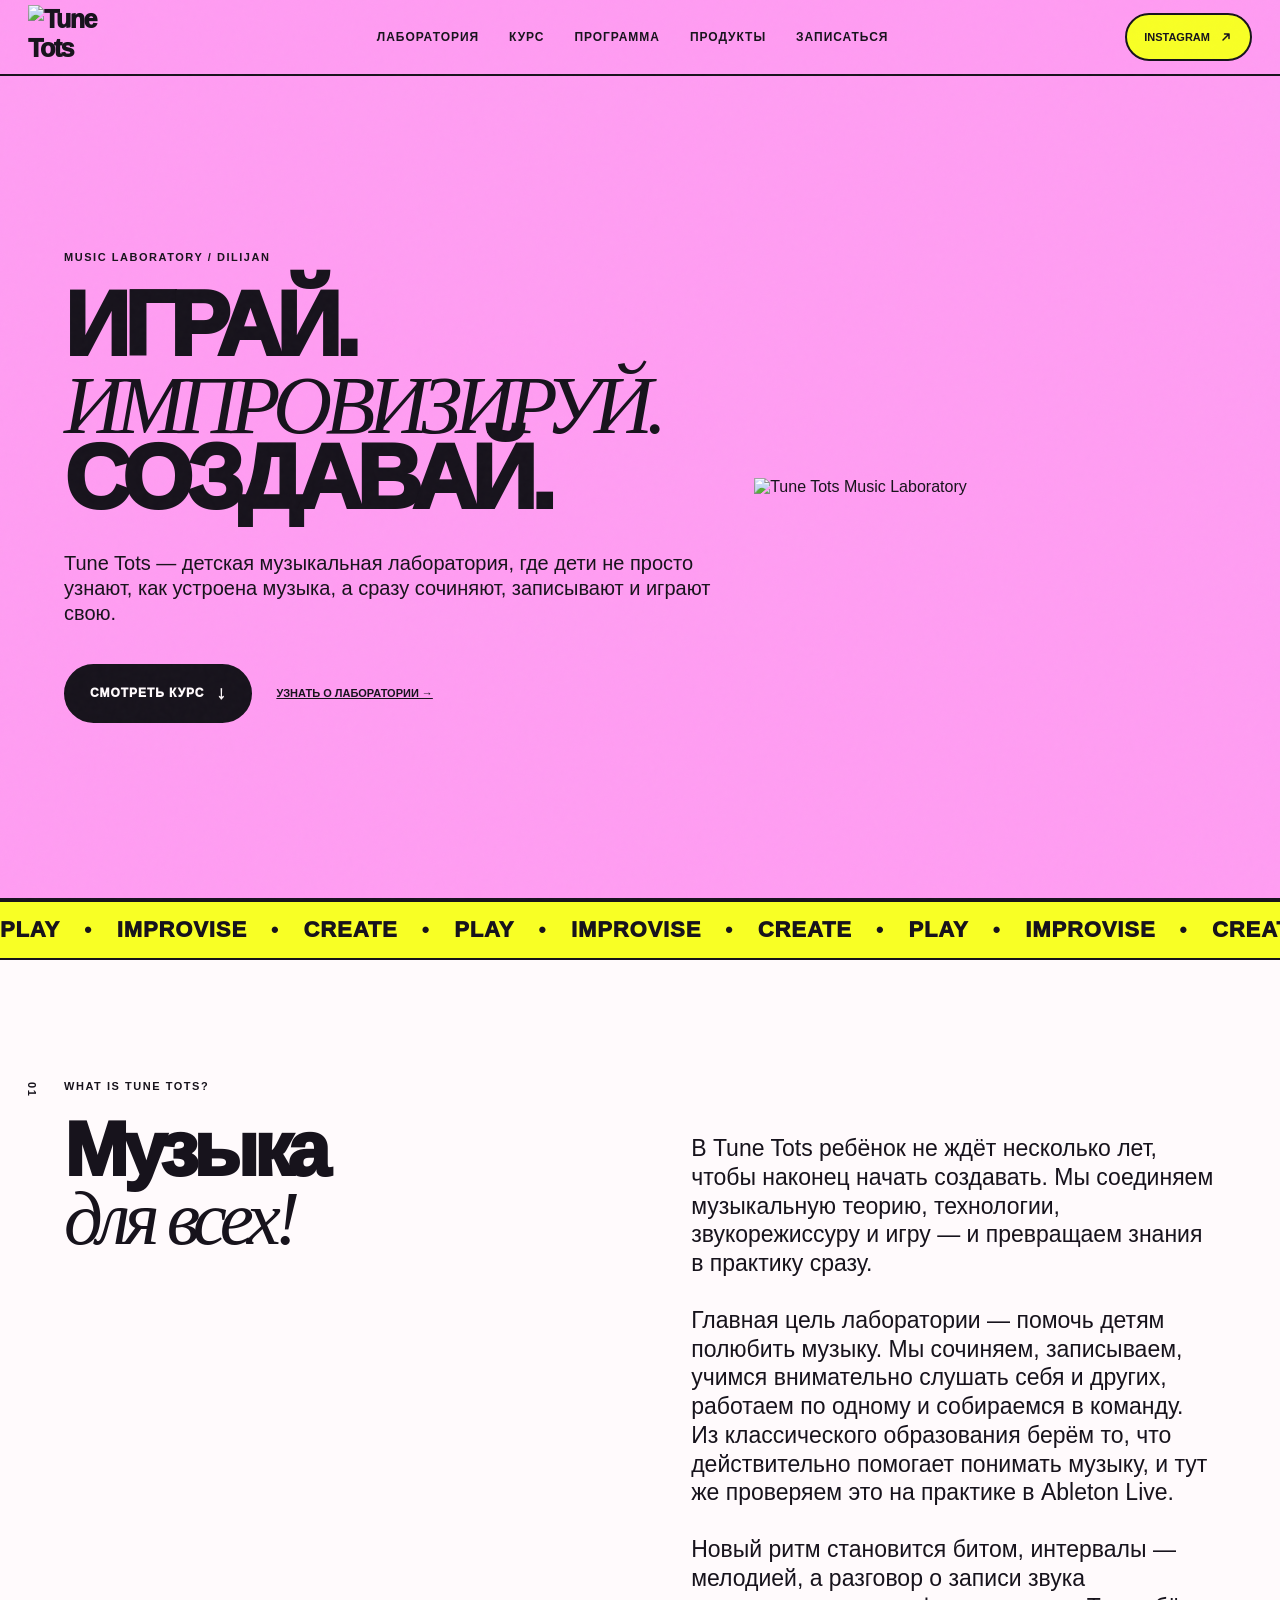
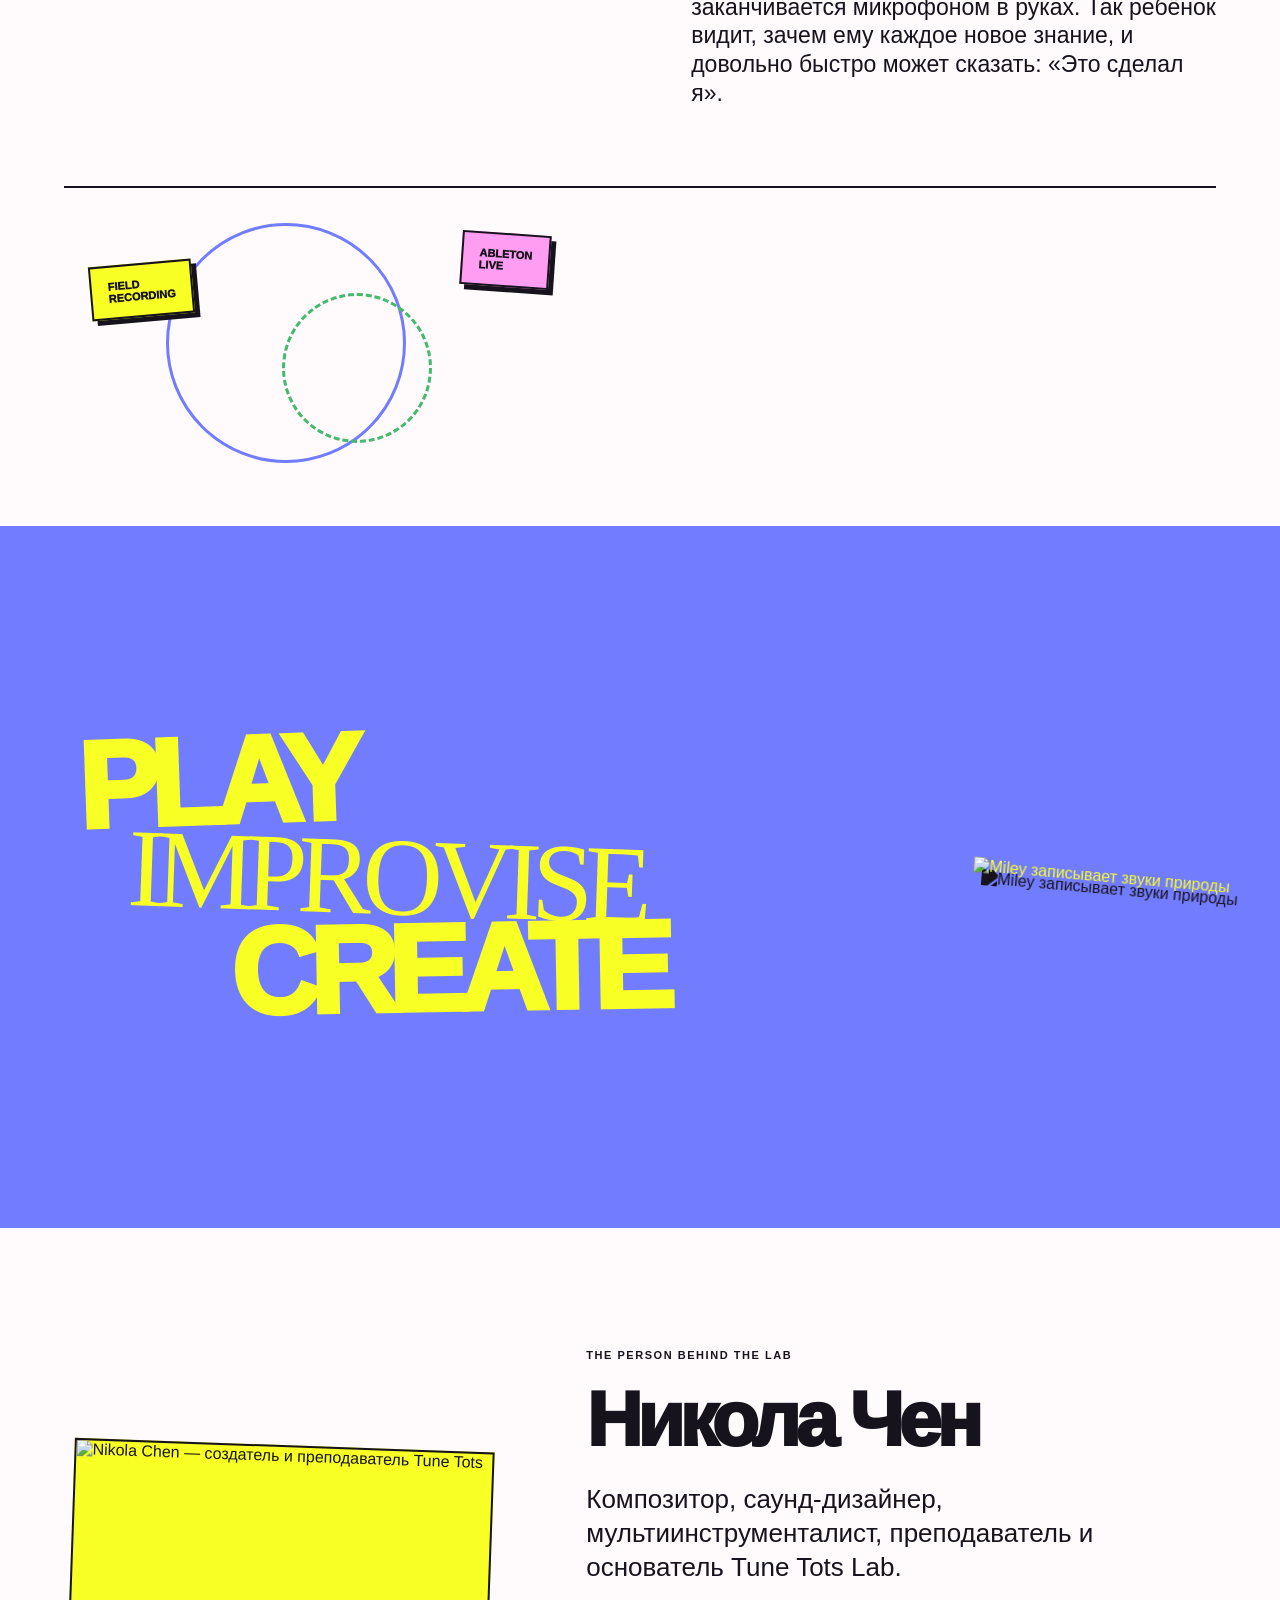
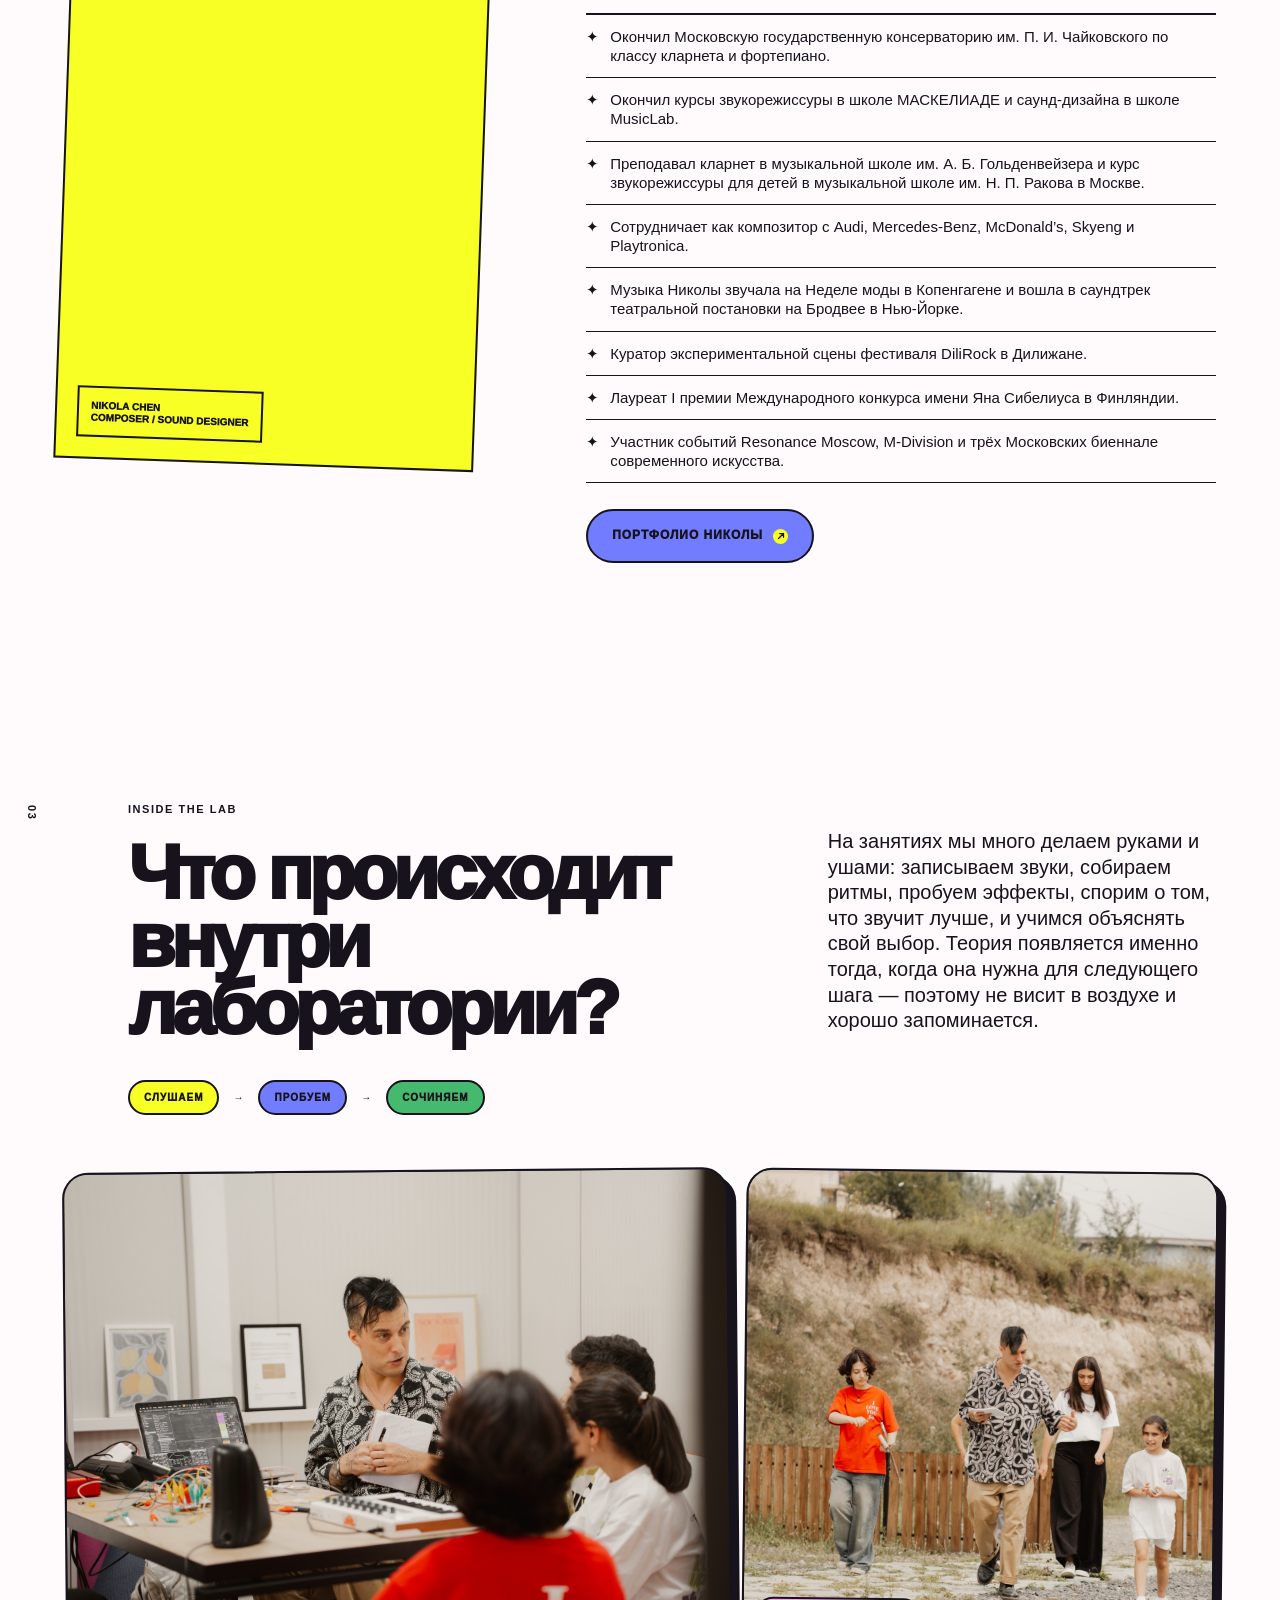
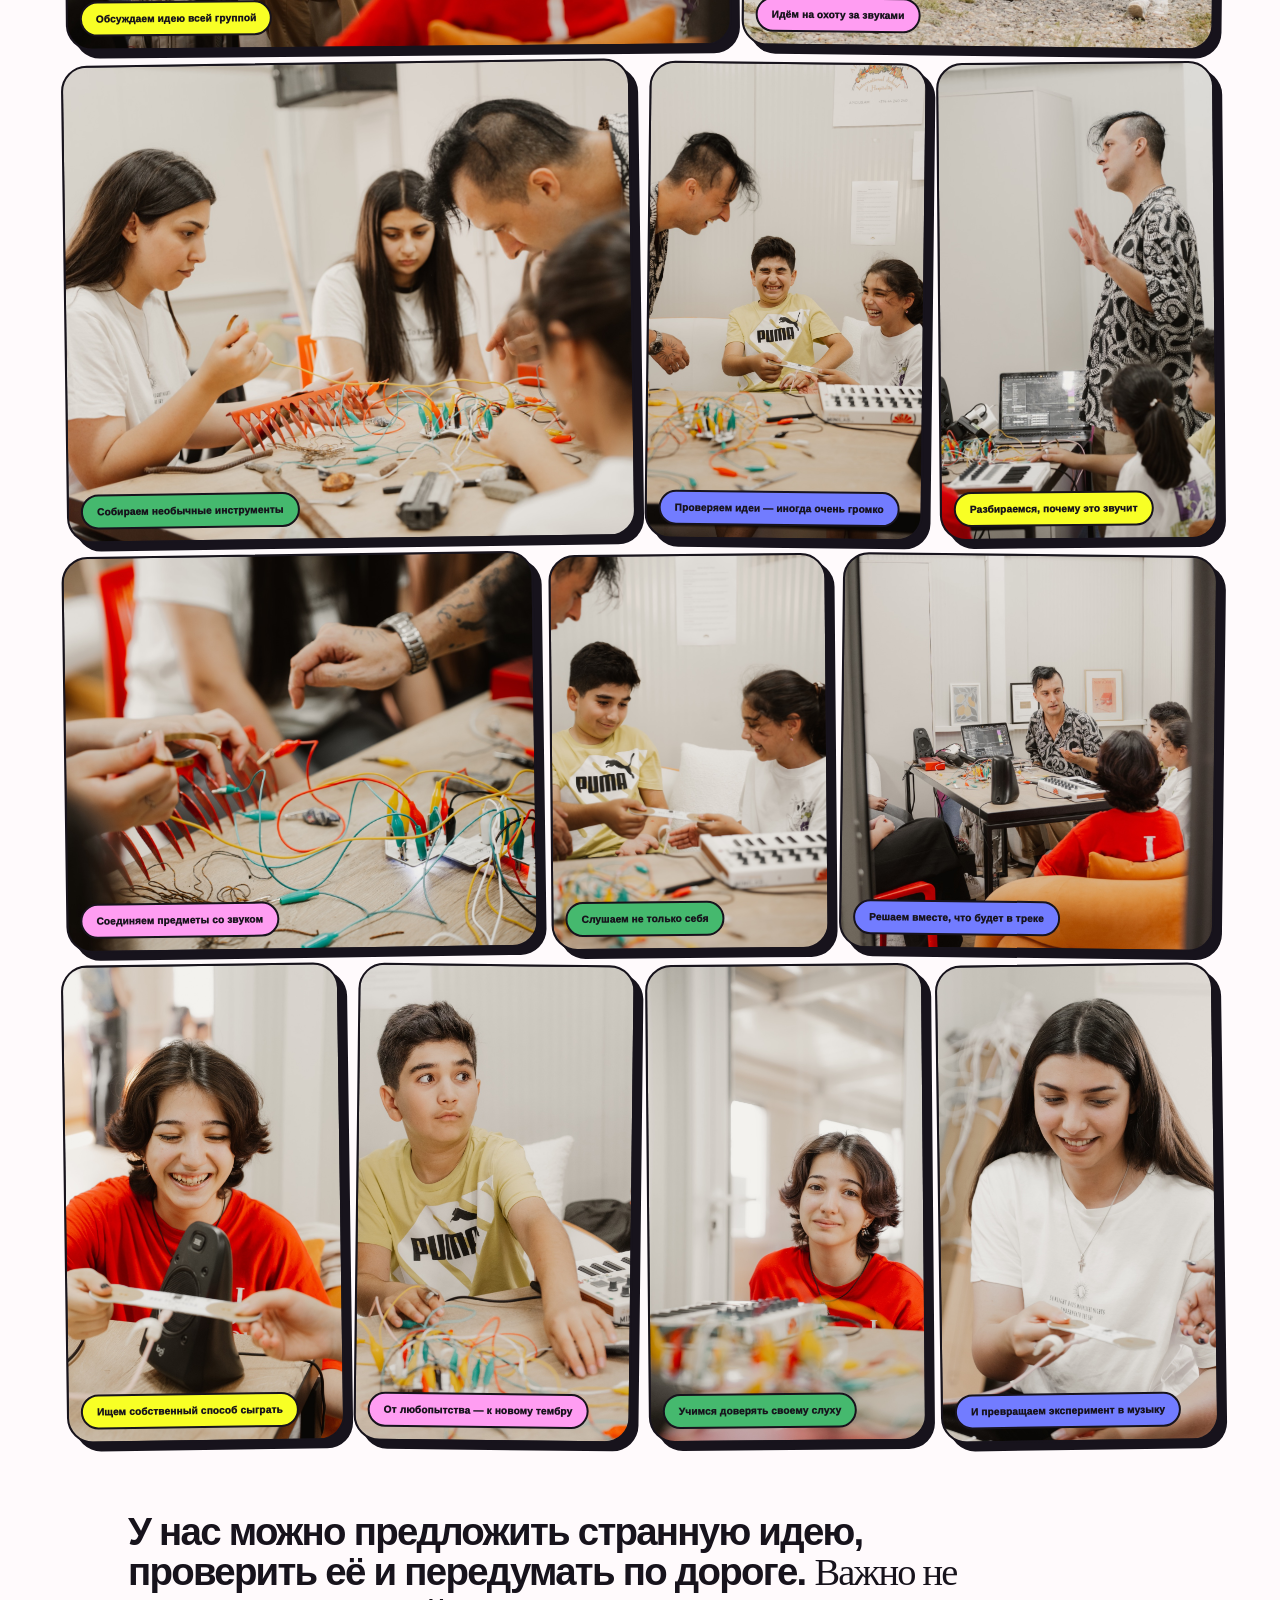
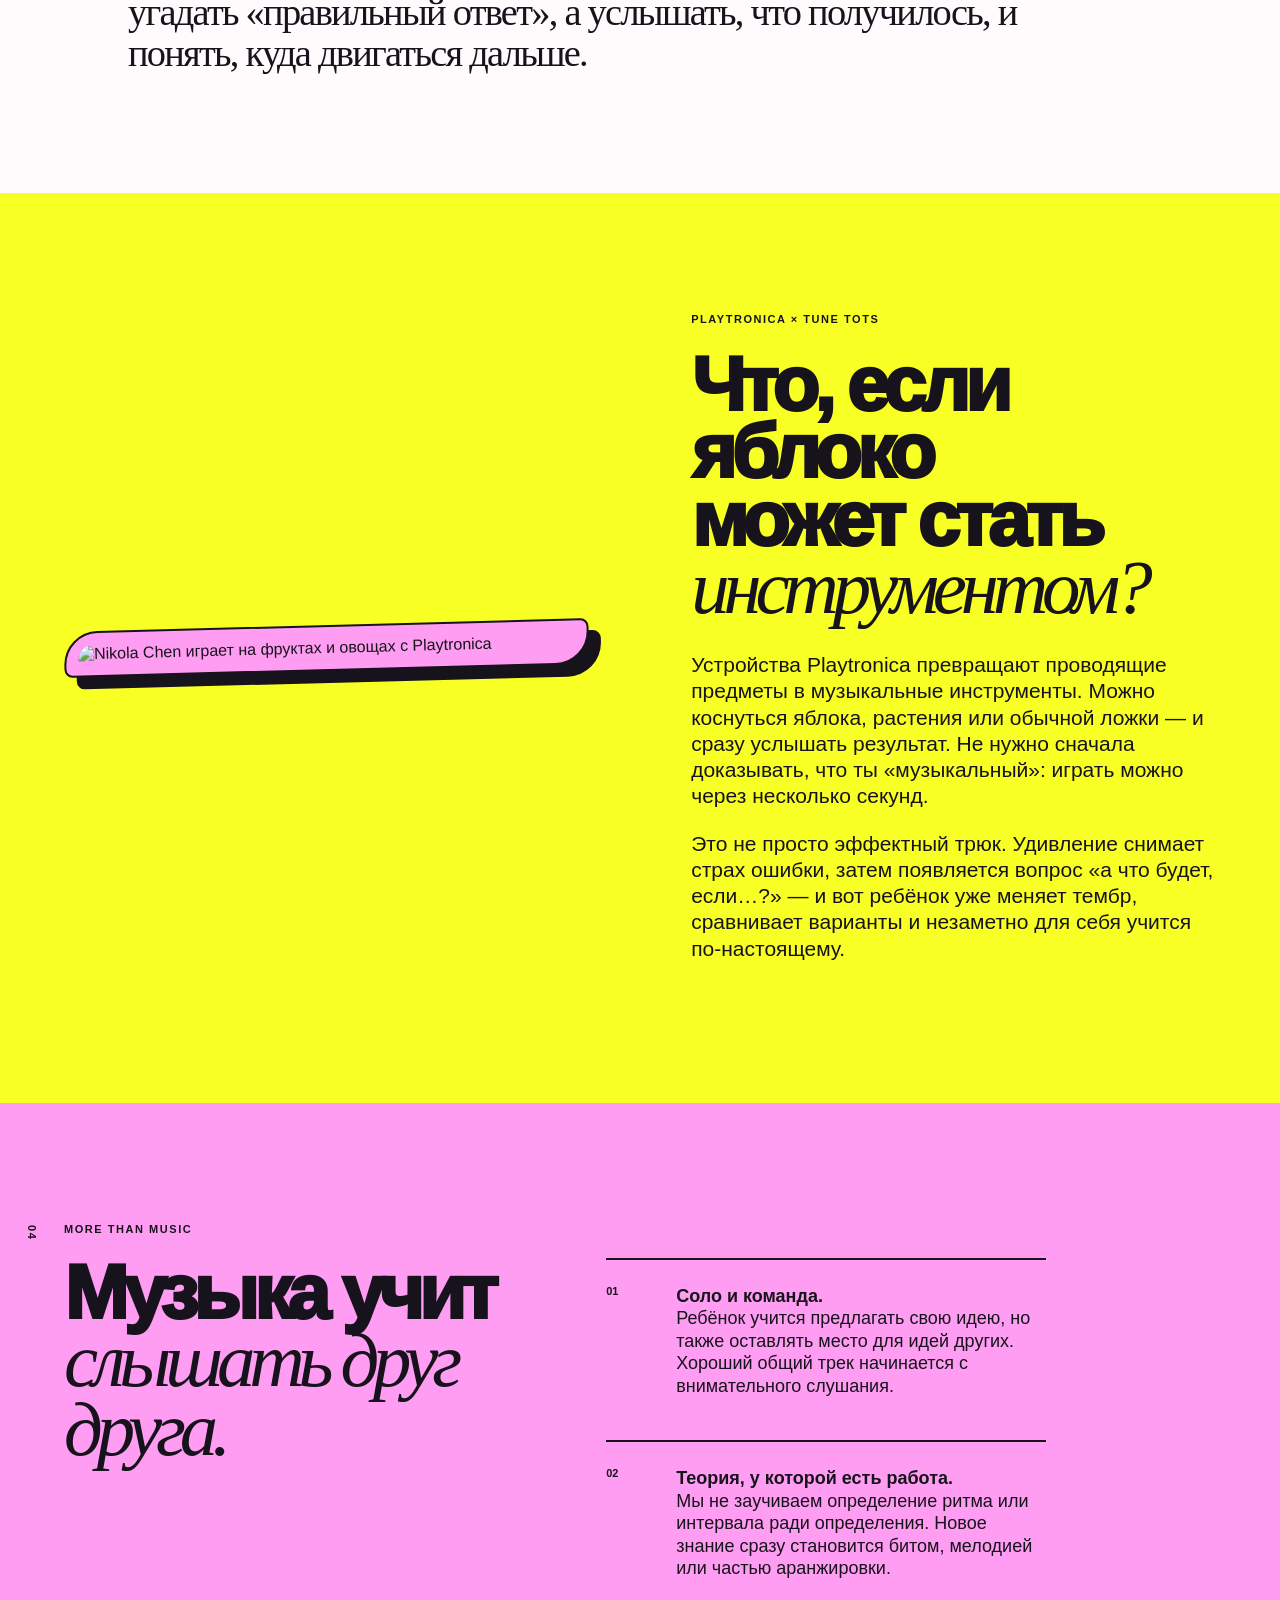
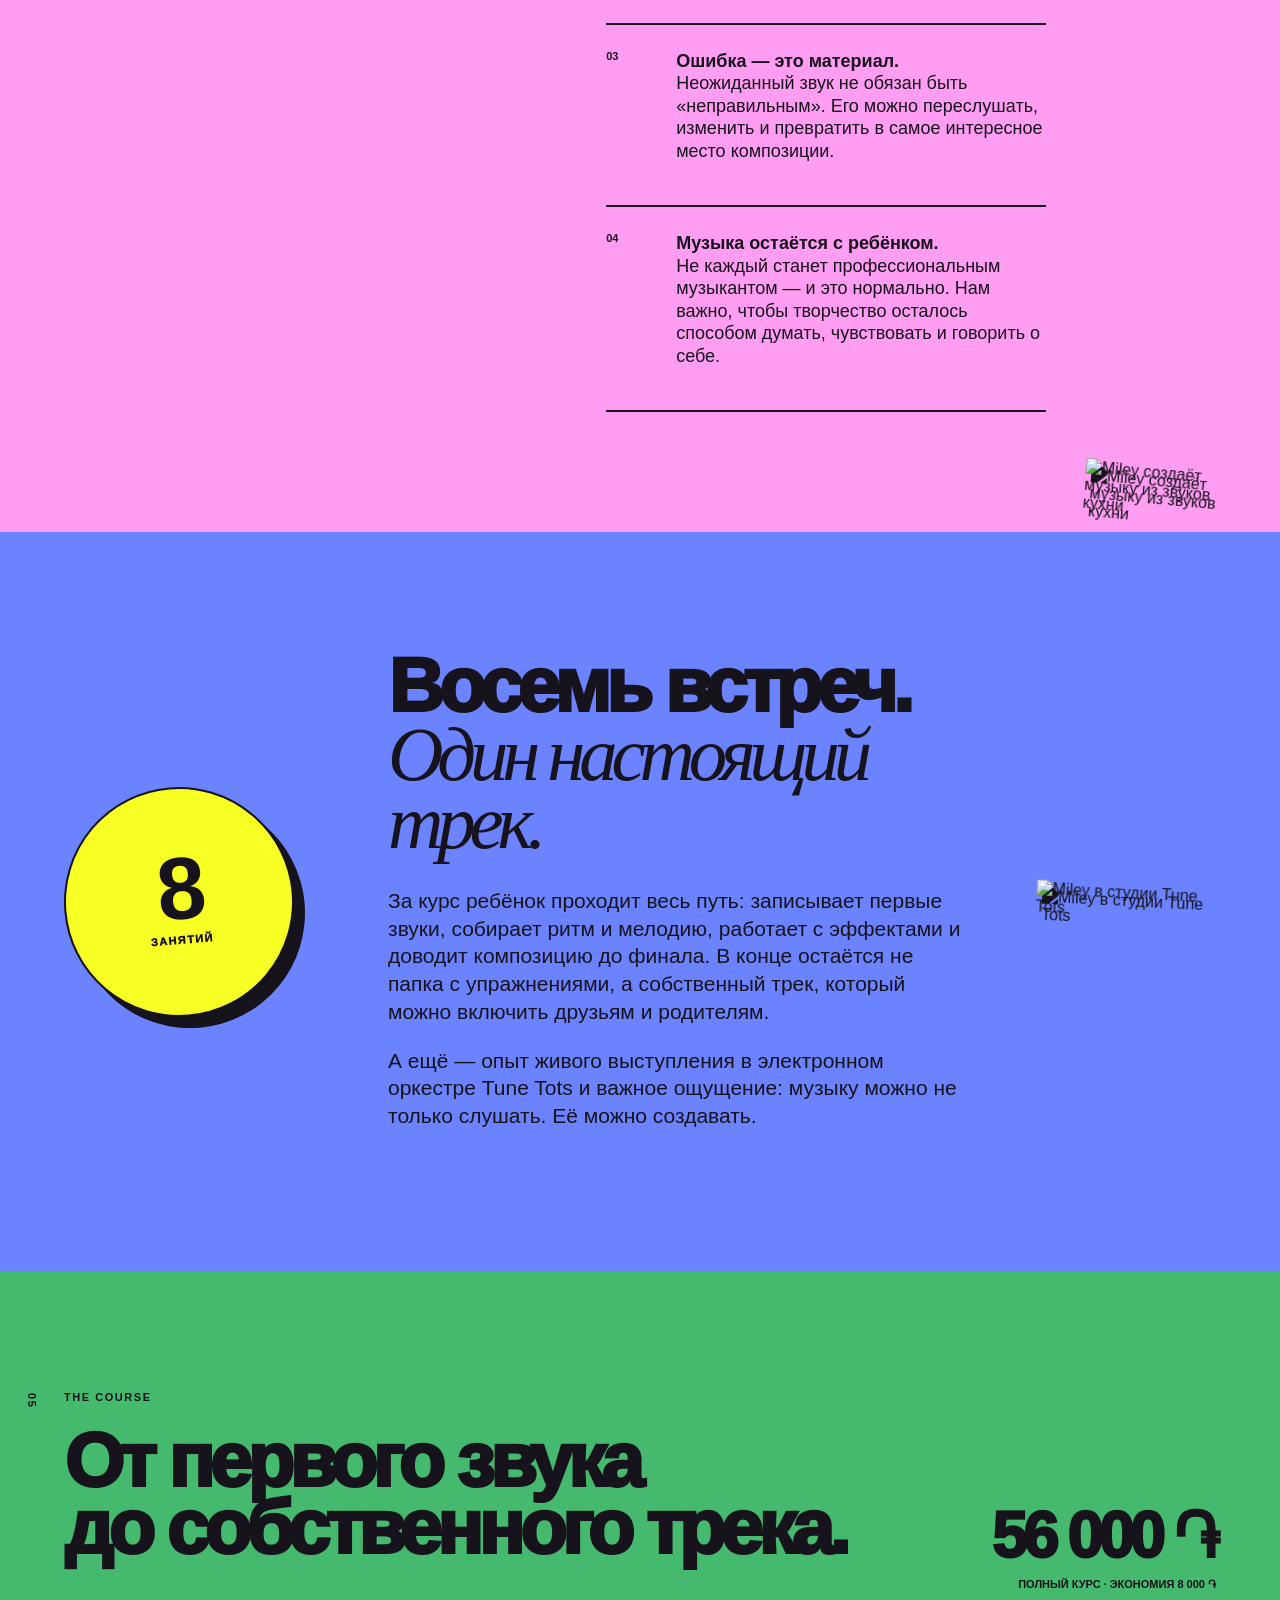
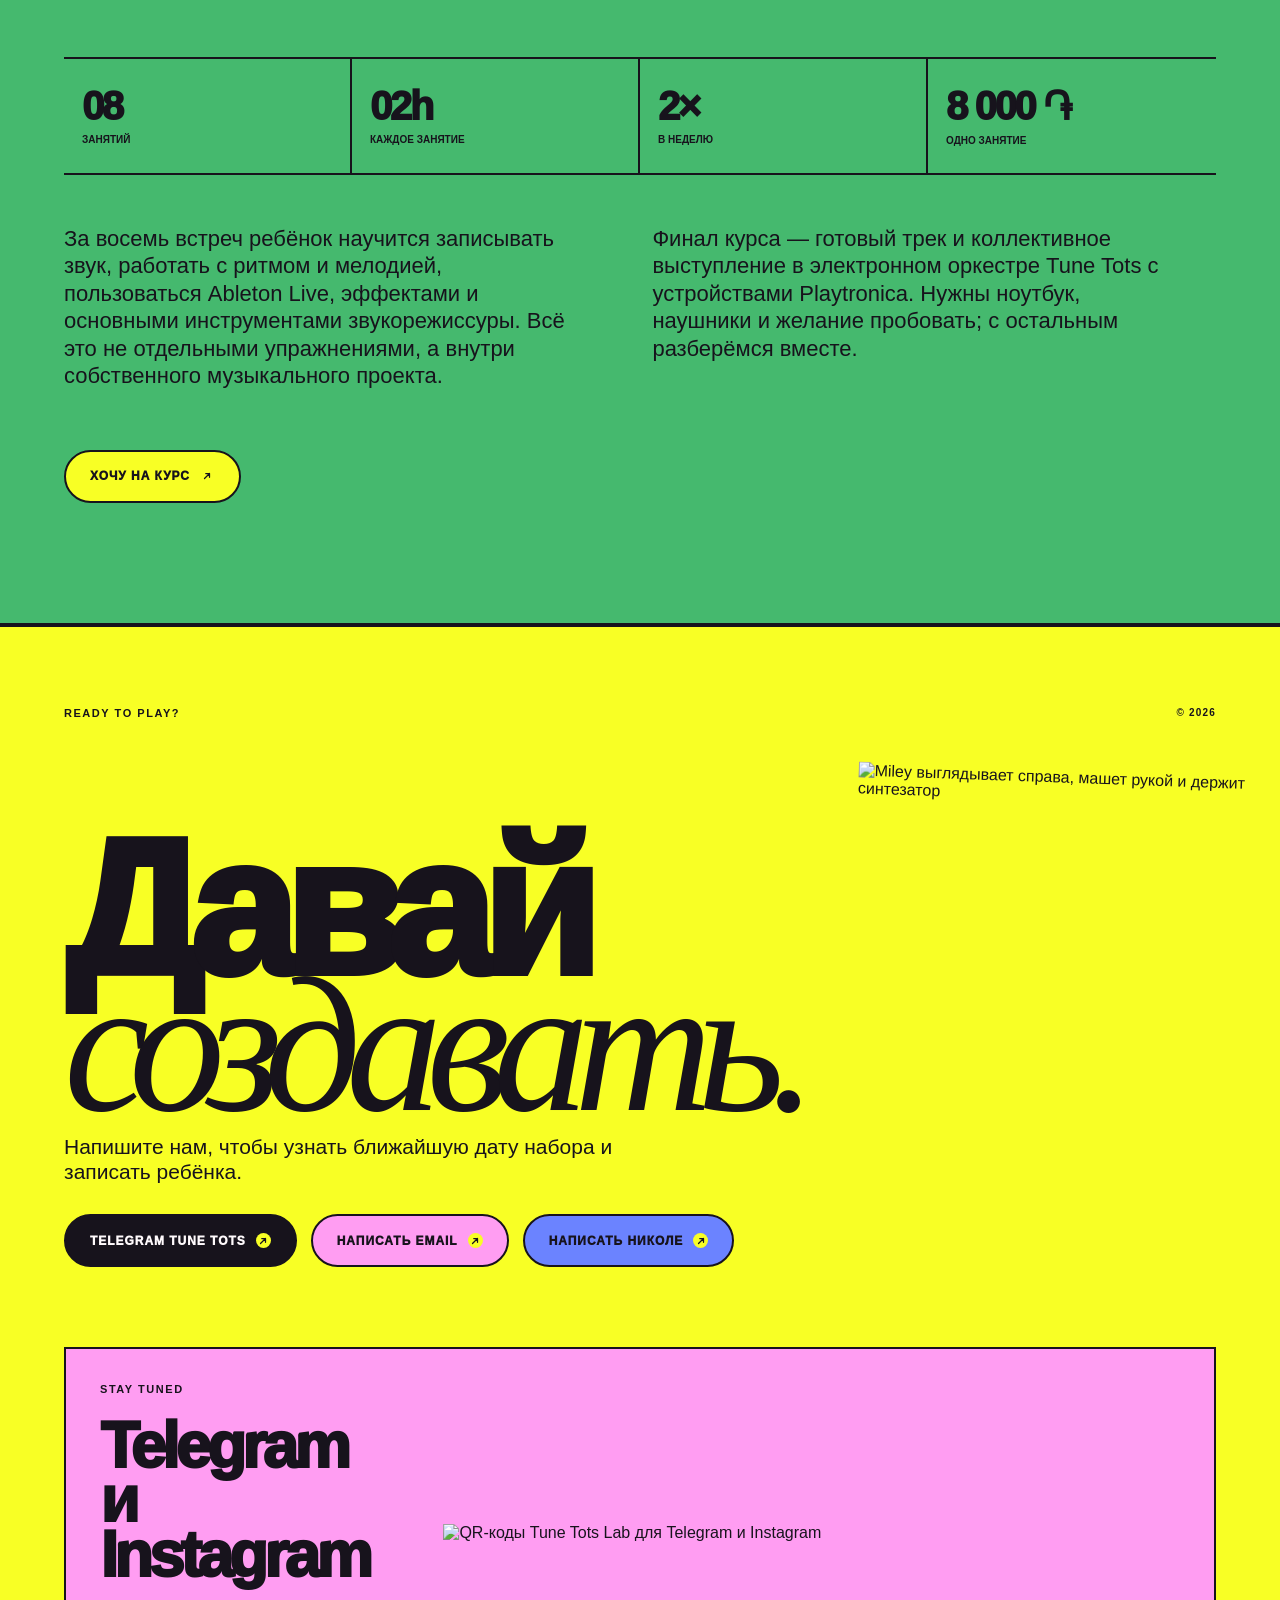
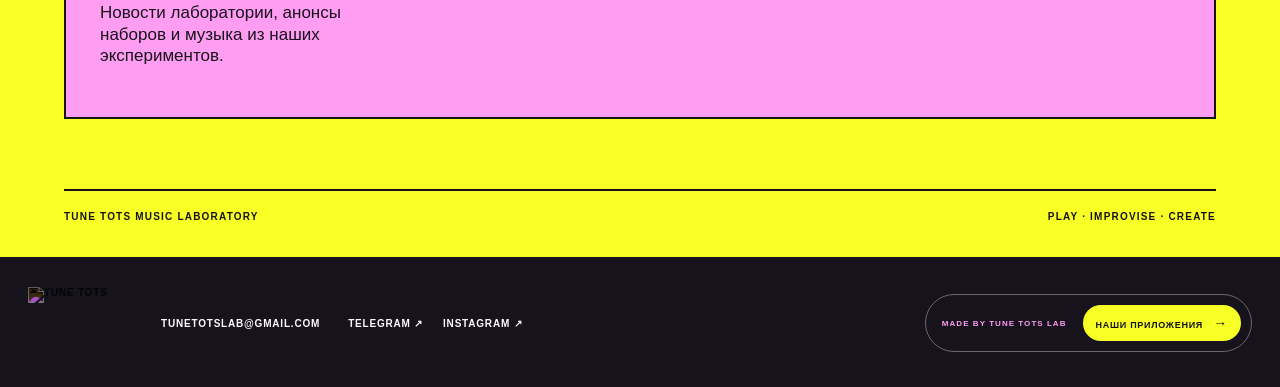
==== commit a7fe9e4e: "Rewrite homepage copy and simplify visuals" ====
--- a/index.html
+++ b/index.html
@@ -3,12 +3,12 @@
 <head>
   <meta charset="utf-8">
   <meta name="viewport" content="width=device-width,initial-scale=1">
-  <meta name="description" content="Tune Tots — детская музыкальная лаборатория. Играй. Импровизируй. Создавай.">
+  <meta name="description" content="Tune Tots — детская музыкальная лаборатория в Дилижане, где дети сочиняют, записывают и исполняют собственную музыку.">
   <title>TUNE TOTS — Music Laboratory</title>
   <link rel="apple-touch-icon" sizes="180x180" href="/apple-touch-icon.png?v=3">
   <link rel="icon" type="image/png" sizes="64x64" href="/favicon.png?v=3">
   <link rel="shortcut icon" href="/favicon.ico?v=3">
-  <link rel="stylesheet" href="styles.css?v=20261004-1">
+  <link rel="stylesheet" href="styles.css?v=20261006-1">
 </head>
 <body>
   <div class="noise"></div>
@@ -44,8 +44,8 @@
         <p class="eyebrow">MUSIC LABORATORY / DILIJAN</p>
         <h1>ИГРАЙ.<br><i>ИМПРОВИЗИРУЙ.</i><br>СОЗДАВАЙ.</h1>
         <p class="hero-text">
-          Tune Tots — детская музыкальная лаборатория, где музыка изучается
-          через игру, эксперименты, технологии и собственное творчество.
+          Tune Tots — детская музыкальная лаборатория, где дети не просто
+          узнают, как устроена музыка, а сразу сочиняют, записывают и играют свою.
         </p>
         <div class="hero-actions">
           <a class="button button-dark" href="#course">СМОТРЕТЬ КУРС <span>↓</span></a>
@@ -54,8 +54,6 @@
       </div>
       <div class="hero-art">
         <img src="assets/logo/main.png" alt="Tune Tots Music Laboratory">
-        <span class="hero-art-note note-top">AGES 8–16</span>
-        <span class="hero-art-note note-bottom">DILIJAN · ARMENIA</span>
       </div>
     </section>
 
@@ -75,13 +73,22 @@
         </div>
         <div class="big-copy">
           <p>
-            Музыкальным инструментом может стать что угодно: голос, стол,
-            вода, ветка, полевые цикады — или любой звук вокруг нас.
-          </p>
-          <p>
             В Tune Tots ребёнок не ждёт несколько лет, чтобы наконец начать
             создавать. Мы соединяем музыкальную теорию, технологии,
             звукорежиссуру и игру — и превращаем знания в практику сразу.
+          </p>
+          <p>
+            Главная цель лаборатории — помочь детям полюбить музыку. Мы
+            сочиняем, записываем, учимся внимательно слушать себя и других,
+            работаем по одному и собираемся в команду. Из классического
+            образования берём то, что действительно помогает понимать музыку,
+            и тут же проверяем это на практике в Ableton Live.
+          </p>
+          <p>
+            Новый ритм становится битом, интервалы — мелодией, а разговор о
+            записи звука заканчивается микрофоном в руках. Так ребёнок видит,
+            зачем ему каждое новое знание, и довольно быстро может сказать:
+            «Это сделал я».
           </p>
         </div>
       </div>
@@ -127,25 +134,25 @@
       <div class="program-head">
         <p class="eyebrow">INSIDE THE LAB</p>
         <h2>Что происходит<br>внутри лаборатории?</h2>
-        <p class="program-intro">Каждое занятие — маленькая звуковая экспедиция. Сначала мы слушаем и исследуем, затем подключаем найденные звуки к технологиям, собираем ритмы и превращаем всё в собственную музыку.</p>
-        <div class="program-steps" aria-label="Этапы занятия"><span>СЛУШАЕМ</span><b>→</b><span>ЭКСПЕРИМЕНТИРУЕМ</span><b>→</b><span>СОБИРАЕМ ТРЕК</span></div>
+        <p class="program-intro">На занятиях мы много делаем руками и ушами: записываем звуки, собираем ритмы, пробуем эффекты, спорим о том, что звучит лучше, и учимся объяснять свой выбор. Теория появляется именно тогда, когда она нужна для следующего шага — поэтому не висит в воздухе и хорошо запоминается.</p>
+        <div class="program-steps" aria-label="Этапы занятия"><span>СЛУШАЕМ</span><b>→</b><span>ПРОБУЕМ</span><b>→</b><span>СОЧИНЯЕМ</span></div>
       </div>
 
       <div class="lab-gallery" aria-label="Фотографии занятий Tune Tots">
-        <figure class="gallery-card gallery-wide reveal-on-scroll"><img src="assets/photos/lab-gallery/dsc00612.jpg" alt="Групповое занятие Tune Tots за музыкальным столом" loading="lazy"><figcaption><span>01</span>Сначала — вместе</figcaption></figure>
-        <figure class="gallery-card gallery-portrait reveal-on-scroll"><img src="assets/photos/lab-gallery/dsc00724.jpg" alt="Звуковая прогулка с учениками Tune Tots" loading="lazy"><figcaption><span>02</span>Слушаем мир вокруг</figcaption></figure>
-        <figure class="gallery-card gallery-wide reveal-on-scroll"><img src="assets/photos/lab-gallery/dsc00770.jpg" alt="Дети создают музыкальные инструменты с Никола Ченом" loading="lazy"><figcaption><span>03</span>Работаем руками</figcaption></figure>
-        <figure class="gallery-card gallery-portrait reveal-on-scroll"><img src="assets/photos/lab-gallery/dsc00581.jpg" alt="Весёлый музыкальный эксперимент на занятии" loading="lazy"><figcaption><span>04</span>Ошибки тоже звучат</figcaption></figure>
-        <figure class="gallery-card gallery-landscape reveal-on-scroll"><img src="assets/photos/lab-gallery/dsc00533.jpg" alt="Никола объясняет принцип музыкального эксперимента" loading="lazy"><figcaption><span>05</span>Разбираемся вместе</figcaption></figure>
-        <figure class="gallery-card gallery-detail reveal-on-scroll"><img src="assets/photos/lab-gallery/dsc00774.jpg" alt="Провода и сенсоры Playtronica в руках учеников" loading="lazy"><figcaption><span>06</span>Предмет становится инструментом</figcaption></figure>
-        <figure class="gallery-card gallery-portrait reveal-on-scroll"><img src="assets/photos/lab-gallery/dsc00579.jpg" alt="Ученики экспериментируют со звуком" loading="lazy"><figcaption><span>07</span>Слушаем друг друга</figcaption></figure>
-        <figure class="gallery-card gallery-portrait reveal-on-scroll"><img src="assets/photos/lab-gallery/dsc00517.jpg" alt="Занятие по электронной музыке в Tune Tots" loading="lazy"><figcaption><span>08</span>Идея превращается в ритм</figcaption></figure>
-        <figure class="gallery-card gallery-portrait reveal-on-scroll"><img src="assets/photos/lab-gallery/dsc00594.jpg" alt="Ученица создаёт звук с помощью сенсора" loading="lazy"><figcaption><span>09</span>Пробуем без страха</figcaption></figure>
-        <figure class="gallery-card gallery-portrait reveal-on-scroll"><img src="assets/photos/lab-gallery/dsc00509.jpg" alt="Ученик работает с электронным музыкальным устройством" loading="lazy"><figcaption><span>10</span>Находим свой тембр</figcaption></figure>
-        <figure class="gallery-card gallery-portrait reveal-on-scroll"><img src="assets/photos/lab-gallery/dsc00690.jpg" alt="Ученица Tune Tots рядом с музыкальным оборудованием" loading="lazy"><figcaption><span>11</span>Музыка становится своей</figcaption></figure>
-        <figure class="gallery-card gallery-portrait reveal-on-scroll"><img src="assets/photos/lab-gallery/dsc00789.jpg" alt="Никола собирает музыкальный проект с учениками" loading="lazy"><figcaption><span>12</span>Собираем всё в трек</figcaption></figure>
-      </div>
-      <p class="gallery-footnote">Не урок по шаблону, а пространство, где можно услышать идею, проверить её и сделать по-своему. <b>Каждый участник уходит с реальным музыкальным результатом.</b></p>
+        <figure class="gallery-card gallery-wide reveal-on-scroll"><img src="assets/photos/lab-gallery/dsc00612.jpg" alt="Групповое занятие Tune Tots за музыкальным столом" loading="lazy"><figcaption>Обсуждаем идею всей группой</figcaption></figure>
+        <figure class="gallery-card gallery-portrait reveal-on-scroll"><img src="assets/photos/lab-gallery/dsc00724.jpg" alt="Звуковая прогулка с учениками Tune Tots" loading="lazy"><figcaption>Идём на охоту за звуками</figcaption></figure>
+        <figure class="gallery-card gallery-wide reveal-on-scroll"><img src="assets/photos/lab-gallery/dsc00770.jpg" alt="Дети создают музыкальные инструменты с Никола Ченом" loading="lazy"><figcaption>Собираем необычные инструменты</figcaption></figure>
+        <figure class="gallery-card gallery-portrait reveal-on-scroll"><img src="assets/photos/lab-gallery/dsc00581.jpg" alt="Весёлый музыкальный эксперимент на занятии" loading="lazy"><figcaption>Проверяем идеи — иногда очень громко</figcaption></figure>
+        <figure class="gallery-card gallery-landscape reveal-on-scroll"><img src="assets/photos/lab-gallery/dsc00533.jpg" alt="Никола объясняет принцип музыкального эксперимента" loading="lazy"><figcaption>Разбираемся, почему это звучит</figcaption></figure>
+        <figure class="gallery-card gallery-detail reveal-on-scroll"><img src="assets/photos/lab-gallery/dsc00774.jpg" alt="Провода и сенсоры Playtronica в руках учеников" loading="lazy"><figcaption>Соединяем предметы со звуком</figcaption></figure>
+        <figure class="gallery-card gallery-portrait reveal-on-scroll"><img src="assets/photos/lab-gallery/dsc00579.jpg" alt="Ученики экспериментируют со звуком" loading="lazy"><figcaption>Слушаем не только себя</figcaption></figure>
+        <figure class="gallery-card gallery-portrait reveal-on-scroll"><img src="assets/photos/lab-gallery/dsc00610.jpg" alt="Группа Tune Tots во время общего занятия" loading="lazy"><figcaption>Решаем вместе, что будет в треке</figcaption></figure>
+        <figure class="gallery-card gallery-portrait reveal-on-scroll"><img src="assets/photos/lab-gallery/dsc00594.jpg" alt="Ученица создаёт звук с помощью сенсора" loading="lazy"><figcaption>Ищем собственный способ сыграть</figcaption></figure>
+        <figure class="gallery-card gallery-portrait reveal-on-scroll"><img src="assets/photos/lab-gallery/dsc00509.jpg" alt="Ученик работает с электронным музыкальным устройством" loading="lazy"><figcaption>От любопытства — к новому тембру</figcaption></figure>
+        <figure class="gallery-card gallery-portrait reveal-on-scroll"><img src="assets/photos/lab-gallery/dsc00690.jpg" alt="Ученица Tune Tots рядом с музыкальным оборудованием" loading="lazy"><figcaption>Учимся доверять своему слуху</figcaption></figure>
+        <figure class="gallery-card gallery-portrait reveal-on-scroll"><img src="assets/photos/lab-gallery/dsc00596.jpg" alt="Ученица экспериментирует с музыкальным сенсором" loading="lazy"><figcaption>И превращаем эксперимент в музыку</figcaption></figure>
+      </div>
+      <p class="gallery-footnote">У нас можно предложить странную идею, проверить её и передумать по дороге. <b>Важно не угадать «правильный ответ», а услышать, что получилось, и понять, куда двигаться дальше.</b></p>
     </section>
 
     <section class="playtronica section">
@@ -156,13 +163,15 @@
         <p class="eyebrow">PLAYTRONICA × TUNE TOTS</p>
         <h2>Что, если яблоко<br>может стать<br><i>инструментом?</i></h2>
         <p>
-          Девайсы Playtronica позволяют превратить практически любой проводящий
-          предмет в музыкальный инструмент. Ребёнок касается яблока,
-          лимона или растения — и сразу слышит звук.
-        </p>
-        <p>
-          Удивление превращается в любопытство. Любопытство — в желание
-          экспериментировать и учиться.
+          Устройства Playtronica превращают проводящие предметы в музыкальные
+          инструменты. Можно коснуться яблока, растения или обычной ложки — и
+          сразу услышать результат. Не нужно сначала доказывать, что ты
+          «музыкальный»: играть можно через несколько секунд.
+        </p>
+        <p>
+          Это не просто эффектный трюк. Удивление снимает страх ошибки, затем
+          появляется вопрос «а что будет, если…?» — и вот ребёнок уже меняет
+          тембр, сравнивает варианты и незаметно для себя учится по-настоящему.
         </p>
       </div>
     </section>
@@ -171,30 +180,34 @@
       <div class="section-number">04</div>
       <div class="philosophy-grid">
         <div>
-          <p class="eyebrow">WHY A LABORATORY?</p>
-          <h2>Здесь музыка<br><i>становится своей.</i></h2>
+          <p class="eyebrow">MORE THAN MUSIC</p>
+          <h2>Музыка учит<br><i>слышать друг друга.</i></h2>
         </div>
         <div class="philosophy-list">
-          <div><span>01</span><p><b>Практика раньше страха.</b><br>Новое знание сразу становится частью музыки.</p></div>
-          <div><span>02</span><p><b>Эксперимент вместо шаблона.</b><br>Ошибки могут стать началом новой композиции.</p></div>
-          <div><span>03</span><p><b>Творчество вместо соревнования.</b><br>Дети учатся слушать, поддерживать и создавать вместе.</p></div>
+          <div><span>01</span><p><b>Соло и команда.</b><br>Ребёнок учится предлагать свою идею, но также оставлять место для идей других. Хороший общий трек начинается с внимательного слушания.</p></div>
+          <div><span>02</span><p><b>Теория, у которой есть работа.</b><br>Мы не заучиваем определение ритма или интервала ради определения. Новое знание сразу становится битом, мелодией или частью аранжировки.</p></div>
+          <div><span>03</span><p><b>Ошибка — это материал.</b><br>Неожиданный звук не обязан быть «неправильным». Его можно переслушать, изменить и превратить в самое интересное место композиции.</p></div>
+          <div><span>04</span><p><b>Музыка остаётся с ребёнком.</b><br>Не каждый станет профессиональным музыкантом — и это нормально. Нам важно, чтобы творчество осталось способом думать, чувствовать и говорить о себе.</p></div>
         </div>
       </div>
       <img class="philosophy-mascot" src="assets/mascot/miley-kitchen.png" alt="Miley создаёт музыку из звуков кухни" loading="lazy">
     </section>
 
     <section class="result section">
-      <div class="result-stamp" aria-label="Восемь занятий">
-        <span class="stamp-orbit">TUNE TOTS · MUSIC LAB · TUNE TOTS · MUSIC LAB ·</span>
+      <button class="result-stamp" type="button" aria-label="Восемь занятий">
         <strong>8</strong><small>ЗАНЯТИЙ</small>
-      </div>
-      <div>
-        <p class="eyebrow">AT THE END</p>
-        <h2>Ребёнок уходит<br><i>с музыкой.</i></h2>
-        <p>
-          Не только с новыми знаниями, но с собственным треком, опытом
-          коллективного выступления и ощущением: «Оказывается, я уже умею
-          создавать музыку».
+      </button>
+      <div class="result-copy">
+        <h2>Восемь встреч.<br><i>Один настоящий трек.</i></h2>
+        <p>
+          За курс ребёнок проходит весь путь: записывает первые звуки, собирает
+          ритм и мелодию, работает с эффектами и доводит композицию до финала.
+          В конце остаётся не папка с упражнениями, а собственный трек, который
+          можно включить друзьям и родителям.
+        </p>
+        <p>
+          А ещё — опыт живого выступления в электронном оркестре Tune Tots и
+          важное ощущение: музыку можно не только слушать. Её можно создавать.
         </p>
       </div>
       <img class="result-mascot" src="assets/mascot/miley-studio.png" alt="Miley в студии Tune Tots" loading="lazy">
@@ -204,12 +217,12 @@
       <div class="section-number">05</div>
       <div class="course-head">
         <div><p class="eyebrow">THE COURSE</p><h2>От первого звука<br>до собственного трека.</h2></div>
-        <div class="course-price"><strong>45 000 ֏</strong><span>полный курс</span></div>
+        <div class="course-price"><strong>56 000 ֏</strong><span>полный курс · экономия 8 000 ֏</span></div>
       </div>
       <div class="course-facts">
-        <div><strong>08</strong><span>занятий</span></div><div><strong>02h</strong><span>каждое занятие</span></div><div><strong>2×</strong><span>в неделю</span></div><div><strong>6 000 ֏</strong><span>одно занятие</span></div>
-      </div>
-      <div class="course-description"><p>За восемь встреч дети пройдут путь от первого записанного звука до законченного музыкального произведения.</p><p>Финальный результат — собственный трек и опыт коллективного выступления в электронном оркестре Tune Tots с устройствами Playtronica.</p></div>
+        <div><strong>08</strong><span>занятий</span></div><div><strong>02h</strong><span>каждое занятие</span></div><div><strong>2×</strong><span>в неделю</span></div><div><strong>8 000 ֏</strong><span>одно занятие</span></div>
+      </div>
+      <div class="course-description"><p>За восемь встреч ребёнок научится записывать звук, работать с ритмом и мелодией, пользоваться Ableton Live, эффектами и основными инструментами звукорежиссуры. Всё это не отдельными упражнениями, а внутри собственного музыкального проекта.</p><p>Финал курса — готовый трек и коллективное выступление в электронном оркестре Tune Tots с устройствами Playtronica. Нужны ноутбук, наушники и желание пробовать; с остальным разберёмся вместе.</p></div>
       <a class="button button-yellow external-arrow" href="https://instagram.com/tunetots_lab" target="_blank" rel="noopener">ХОЧУ НА КУРС</a>
     </section>
 
@@ -247,6 +260,6 @@
     </a>
   </footer>
 
-  <script src="content.js?v=20261004-1"></script>
+  <script src="content.js?v=20261006-1"></script>
 </body>
 </html>
--- a/styles.css
+++ b/styles.css
@@ -63,13 +63,7 @@
 .button span{font-size:18px;margin-left:12px}
 .text-link{font-size:11px;font-weight:900;text-decoration:underline}
 .hero-art{position:relative;min-height:600px;display:flex;align-items:center;justify-content:center}
-.hero-art:before{content:"";position:absolute;width:min(38vw,520px);aspect-ratio:1;border:2px dashed var(--ink);border-radius:50%;animation:slow-spin 22s linear infinite;opacity:.42}
-.hero-art img{width:min(510px,100%);height:auto;display:block;position:relative;z-index:1;animation:hero-float 5s ease-in-out infinite}
-.hero-art-note{position:absolute;z-index:2;border:var(--border);background:var(--yellow);padding:9px 12px;font-size:9px;font-weight:1000;letter-spacing:.12em;box-shadow:4px 4px 0 var(--ink)}
-.hero-art-note.note-top{right:2vw;top:14%;transform:rotate(5deg)}
-.hero-art-note.note-bottom{left:1vw;bottom:15%;transform:rotate(-5deg);background:var(--white)}
-@keyframes hero-float{50%{transform:translateY(-12px) rotate(1deg)}}
-@keyframes slow-spin{to{transform:rotate(360deg)}}
+.hero-art img{width:min(510px,100%);height:auto;display:block;position:relative;z-index:1}
 .marquee{overflow:hidden;border-bottom:var(--border);border-top:var(--border);background:var(--yellow);white-space:nowrap}
 .marquee-track{display:flex;width:max-content;font-size:22px;font-weight:1000;letter-spacing:.04em;padding:15px 0;will-change:transform;animation:marquee 16s linear infinite}
 .marquee-group{display:flex;align-items:center;flex:none;gap:24px;padding-right:24px}
@@ -119,14 +113,13 @@
 .gallery-card:hover{transform:translateY(-8px) rotate(0);box-shadow:12px 14px 0 var(--ink);z-index:2}
 .gallery-card img{width:100%;height:100%;display:block;object-fit:cover;transition:transform .7s cubic-bezier(.2,.8,.2,1),filter .4s}
 .gallery-card:hover img{transform:scale(1.045);filter:saturate(1.08)}
-.gallery-card figcaption{position:absolute;left:12px;right:12px;bottom:12px;display:flex;align-items:center;gap:8px;width:max-content;max-width:calc(100% - 24px);padding:9px 12px;background:var(--yellow);border:var(--border);border-radius:999px;font-size:10px;font-weight:1000;letter-spacing:.03em;white-space:nowrap}
-.gallery-card figcaption span{display:grid;place-content:center;width:20px;height:20px;border-radius:50%;background:var(--ink);color:var(--white);font-size:8px}
+.gallery-card figcaption{position:absolute;left:12px;right:12px;bottom:12px;display:flex;align-items:center;width:max-content;max-width:calc(100% - 24px);padding:10px 14px;background:var(--yellow);border:var(--border);border-radius:999px;font-size:10px;font-weight:1000;letter-spacing:.02em;white-space:nowrap}
 .gallery-card:nth-child(4n+2) figcaption{background:var(--pink)}.gallery-card:nth-child(4n+3) figcaption{background:var(--green)}.gallery-card:nth-child(4n) figcaption{background:var(--purple)}
 .gallery-card:nth-child(1){grid-column:1 / span 7;grid-row:span 6}.gallery-card:nth-child(2){grid-column:8 / span 5;grid-row:span 6}
 .gallery-card:nth-child(3){grid-column:1 / span 6;grid-row:span 6}.gallery-card:nth-child(4){grid-column:7 / span 3;grid-row:span 6}.gallery-card:nth-child(5){grid-column:10 / span 3;grid-row:span 6}
 .gallery-card:nth-child(6){grid-column:1 / span 5;grid-row:span 5}.gallery-card:nth-child(7){grid-column:6 / span 3;grid-row:span 5}.gallery-card:nth-child(8){grid-column:9 / span 4;grid-row:span 5}
 .gallery-card:nth-child(9),.gallery-card:nth-child(10),.gallery-card:nth-child(11),.gallery-card:nth-child(12){grid-column:span 3;grid-row:span 6}
-.gallery-card:nth-child(1) img,.gallery-card:nth-child(3) img,.gallery-card:nth-child(5) img,.gallery-card:nth-child(6) img{object-position:center 40%}
+.gallery-card:nth-child(1) img{object-position:center 48%}.gallery-card:nth-child(2) img{object-position:center 64%}.gallery-card:nth-child(3) img{object-position:center 48%}.gallery-card:nth-child(4) img{object-position:center 45%}.gallery-card:nth-child(5) img{object-position:center 47%}.gallery-card:nth-child(6) img{object-position:center 52%}.gallery-card:nth-child(8) img{object-position:center 62%}.gallery-card:nth-child(9) img,.gallery-card:nth-child(10) img,.gallery-card:nth-child(11) img,.gallery-card:nth-child(12) img{object-position:center 38%}
 .gallery-footnote{max-width:900px;margin:70px 0 0 5vw;font-size:clamp(24px,3vw,42px);font-weight:800;line-height:1.05;letter-spacing:-.045em}
 .gallery-footnote b{font-family:Georgia,serif;font-weight:400}
 .program-grid{display:grid;grid-template-columns:repeat(3,minmax(0,330px));justify-content:center;gap:14px;margin:52px auto 0}
@@ -166,12 +159,13 @@
 .teacher-bio li{padding:12px 0 12px 24px;border-bottom:1px solid var(--ink);position:relative}
 .teacher-bio li:before{content:"✦";position:absolute;left:0;top:12px}
 .result{background:var(--blue);display:grid;grid-template-columns:260px minmax(0,1fr) 180px;gap:5vw;align-items:center}
-.result>div:last-child{max-width:800px}
-.result>div:last-child>p{font-size:23px;line-height:1.25;max-width:700px}
-.result-stamp{width:230px;height:230px;border:var(--border);border-radius:50%;display:grid;place-content:center;text-align:center;background:var(--yellow);position:relative;transform:rotate(-7deg);box-shadow:10px 12px 0 var(--ink);isolation:isolate}
-.result-stamp:before,.result-stamp:after{content:"";position:absolute;border-radius:50%;pointer-events:none}.result-stamp:before{inset:13px;border:2px dashed var(--ink);animation:slow-spin 18s linear infinite}.result-stamp:after{inset:38px;background:var(--pink);border:var(--border);z-index:-1}
+.result-copy{max-width:800px}
+.result-copy>p{font-size:21px;line-height:1.32;max-width:720px}.result-copy>p+p{margin-top:20px}
+.result-stamp{appearance:none;width:230px;height:230px;padding:0;border:var(--border);border-radius:50%;display:grid;place-content:center;text-align:center;background:var(--yellow);color:var(--ink);font-family:inherit;position:relative;transform:rotate(-5deg);box-shadow:10px 12px 0 var(--ink);cursor:pointer;transition:transform .16s ease,box-shadow .16s ease,background .16s ease}
+.result-stamp:hover{transform:translate(-3px,-3px) rotate(-3deg);box-shadow:13px 15px 0 var(--ink);background:var(--pink)}
+.result-stamp:active{transform:translate(10px,12px) rotate(-3deg);box-shadow:0 0 0 var(--ink)}
+.result-stamp:focus-visible{outline:4px solid var(--white);outline-offset:5px}
 .result-stamp strong{font-size:88px;line-height:.7;letter-spacing:-.08em}.result-stamp small{font-size:11px;font-weight:1000;letter-spacing:.13em;margin-top:15px}
-.stamp-orbit{display:none}
 .result-mascot{position:relative;right:auto;bottom:auto;width:180px;height:auto;transform:rotate(3deg);filter:drop-shadow(6px 8px 0 var(--ink))}
 .course-late{padding-right:5vw;overflow:hidden}
 .course-logo{position:absolute;right:2vw;top:50%;width:190px;height:190px;object-fit:cover;transform:translateY(-50%) rotate(5deg);border:var(--border)}
@@ -244,7 +238,7 @@
   .hero-actions{align-items:flex-start;flex-direction:column}
   .program-intro{font-size:17px}.program-steps{gap:8px}.program-steps b{display:none}.program-steps span{padding:8px 10px;font-size:8px}
   .lab-gallery{display:flex;overflow-x:auto;gap:14px;margin-left:-6vw;margin-right:-6vw;padding:8px 6vw 24px;scroll-snap-type:x mandatory;scrollbar-width:none}.lab-gallery::-webkit-scrollbar{display:none}
-  .gallery-card:nth-child(n){flex:0 0 82vw;height:470px;min-height:0;scroll-snap-align:center}.gallery-card:nth-child(3n){height:390px;margin-top:40px}.gallery-card figcaption{font-size:9px}
+  .gallery-card:nth-child(n){flex:0 0 82vw;height:470px;min-height:0;scroll-snap-align:center;margin-top:0}.gallery-card.gallery-wide{height:280px}.gallery-card.gallery-landscape,.gallery-card.gallery-detail{height:300px}.gallery-card figcaption{font-size:9px;white-space:normal;line-height:1.08}
   .gallery-footnote{font-size:29px;margin-top:40px}
   .manifesto{min-height:75vh;padding:13vw 7vw 280px}
   .manifesto-word{font-size:19vw;letter-spacing:-.07em}
@@ -269,4 +263,4 @@
   .intro-lab-art img{width:190px;right:-25px}
   .ring-one{width:180px;left:-40px}.ring-two{width:110px;left:45px}.note-b{left:35vw;top:15px}
 }
-@media(prefers-reduced-motion:reduce){.marquee-track,.hero-art img,.hero-art:before,.result-stamp:before{animation-play-state:paused}.reveal-on-scroll{opacity:1;transform:none}}
+@media(prefers-reduced-motion:reduce){.marquee-track{animation-play-state:paused}.reveal-on-scroll{opacity:1;transform:none}}
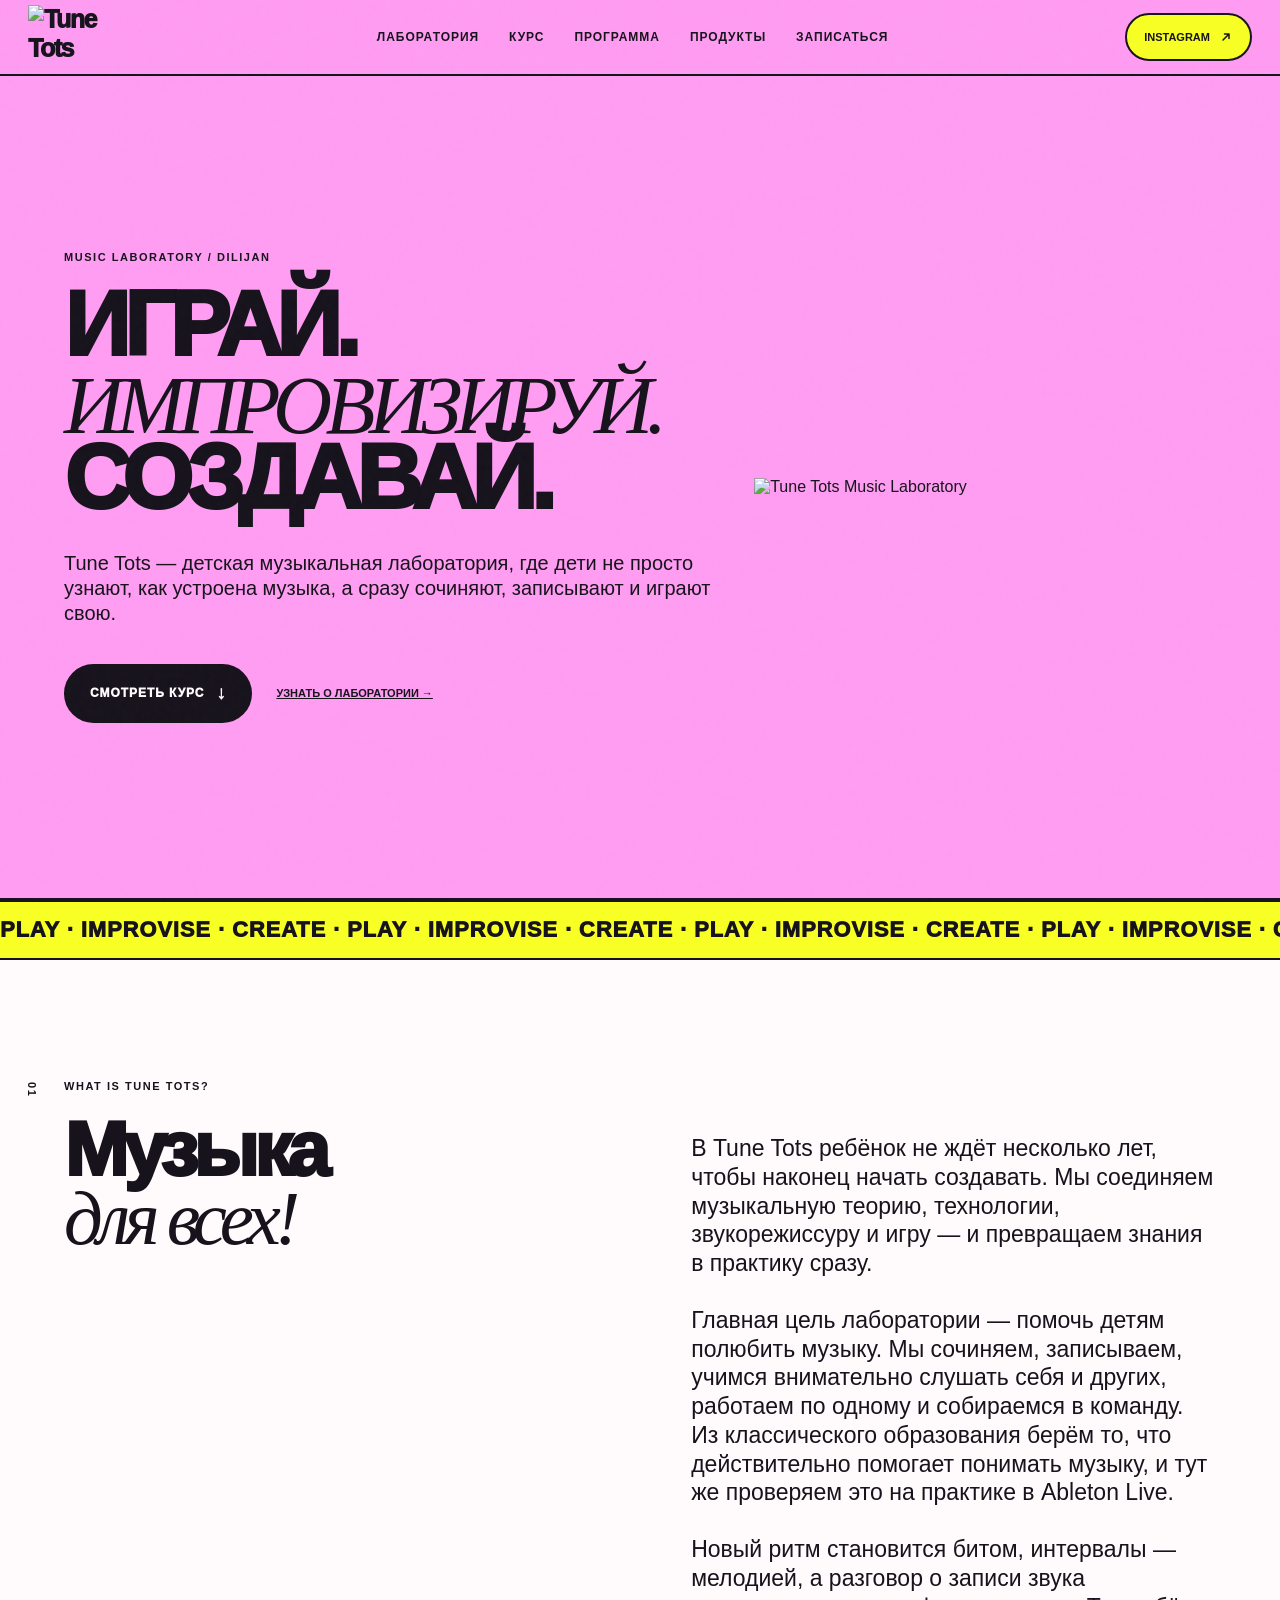
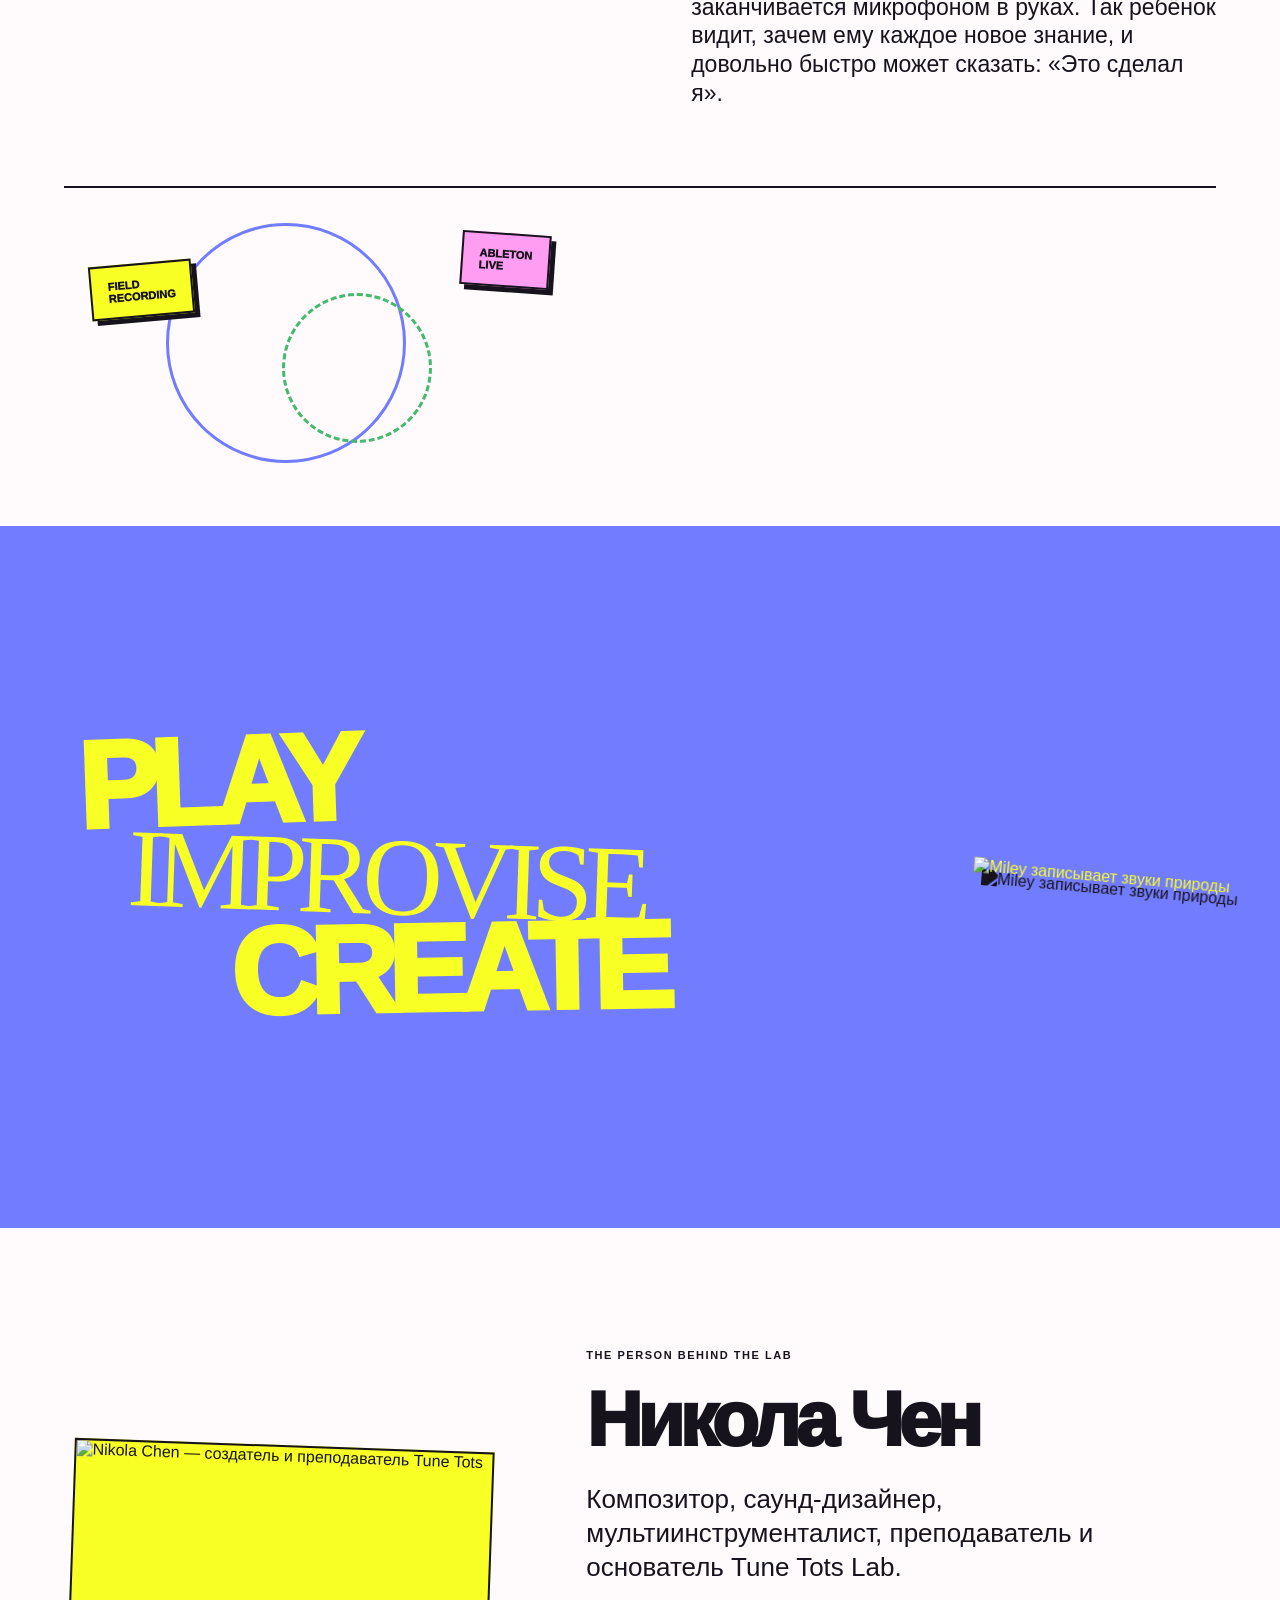
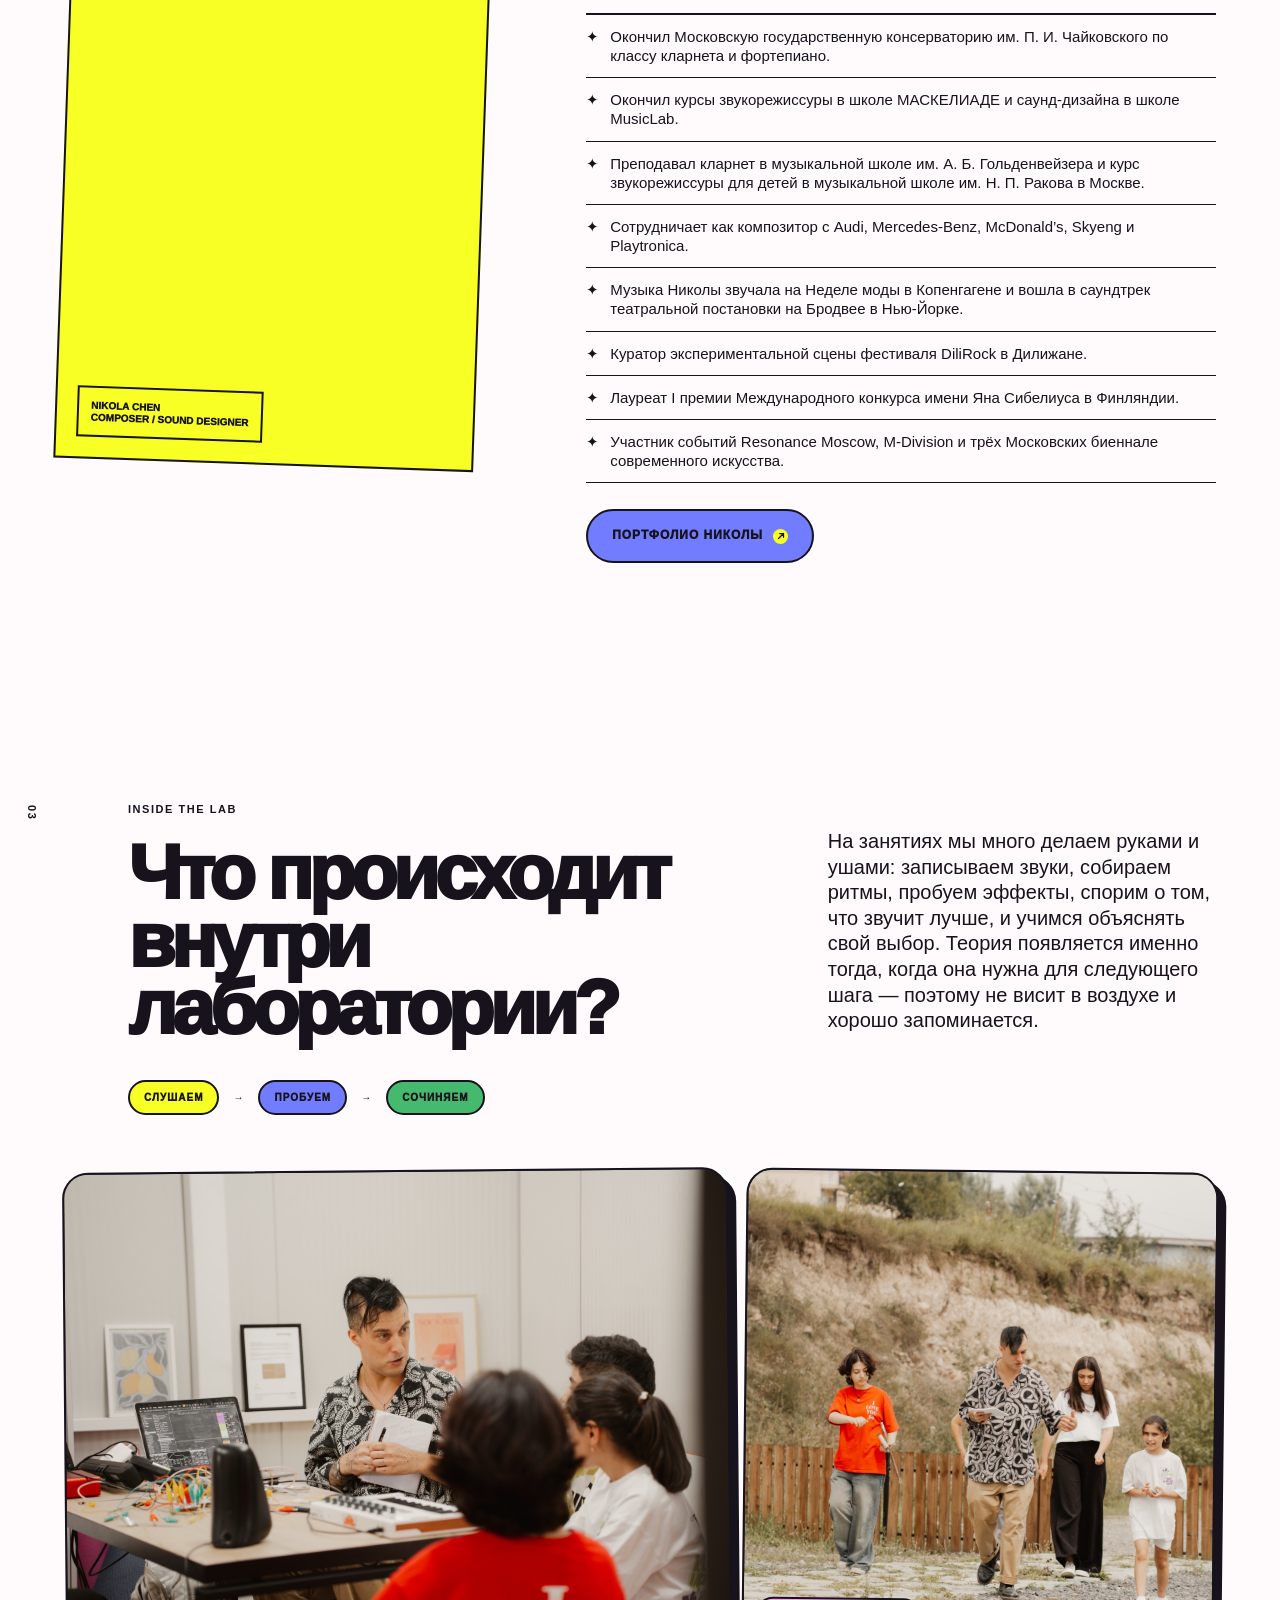
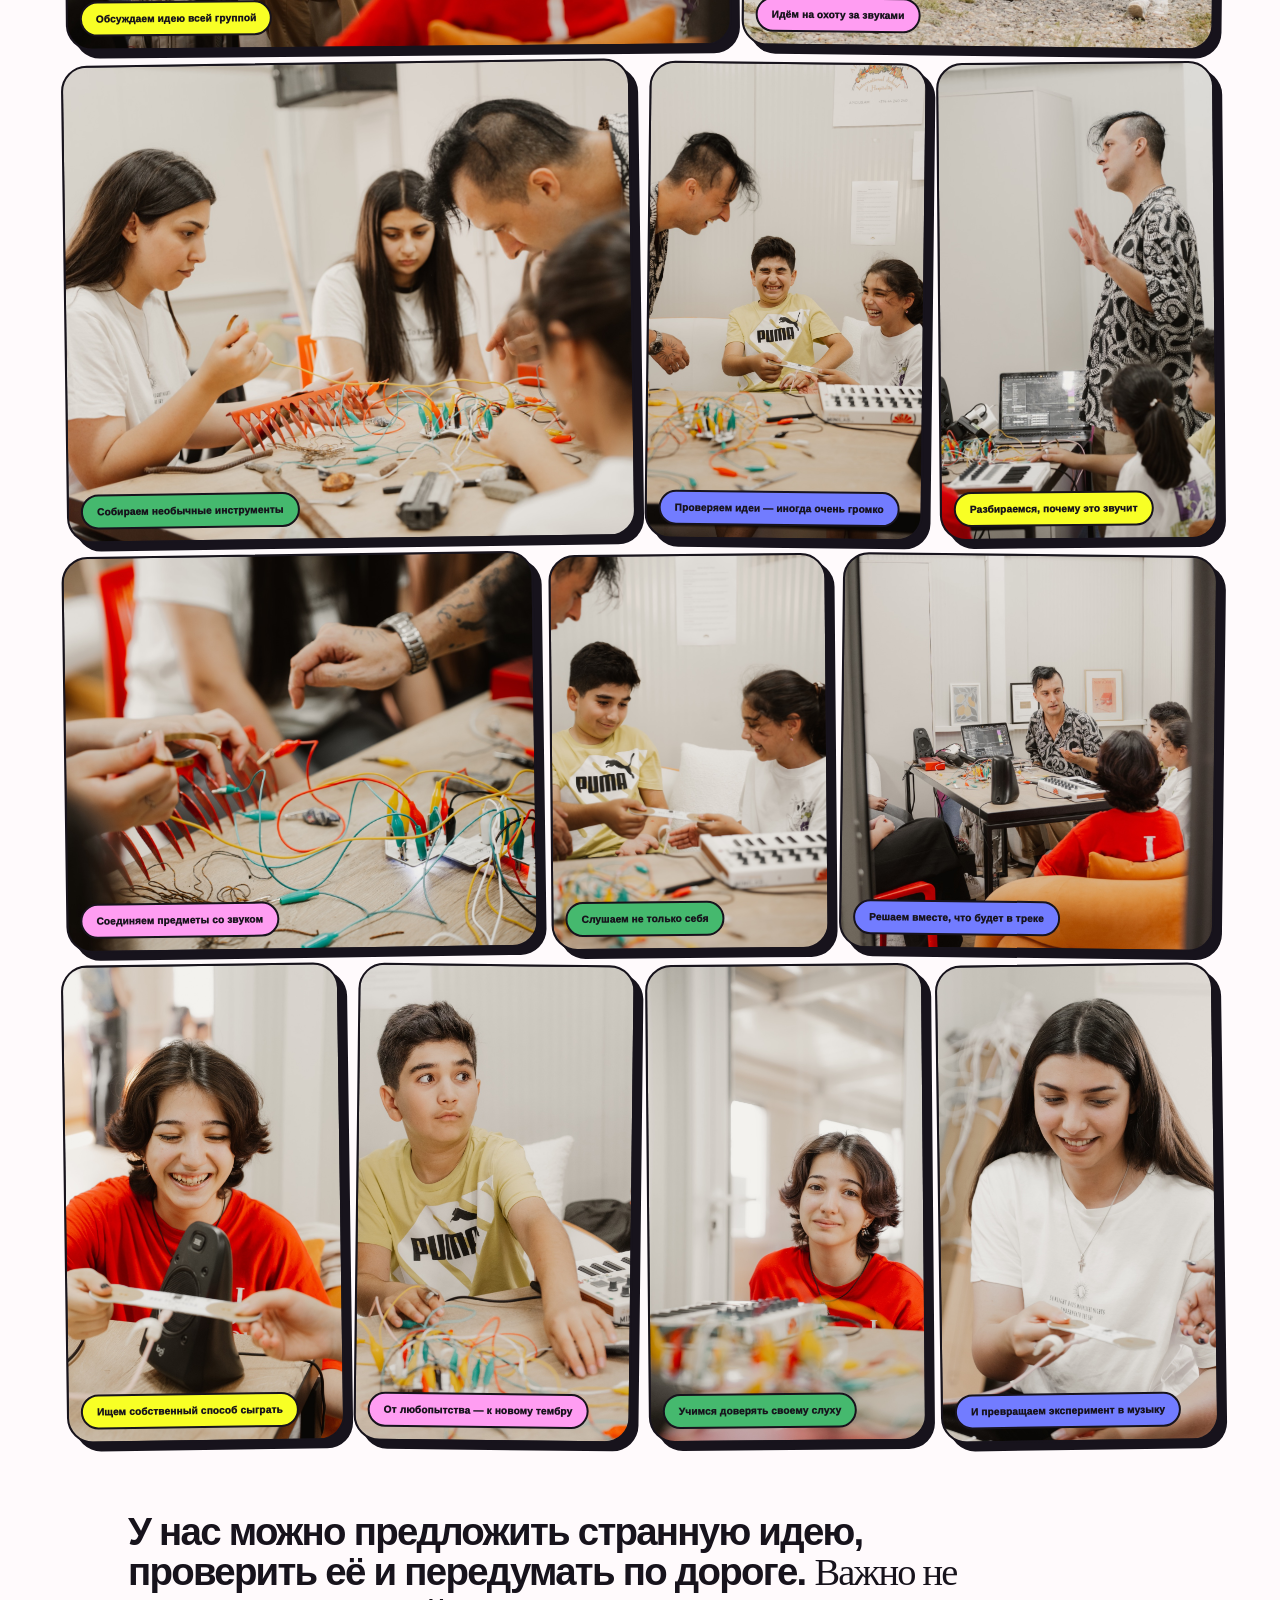
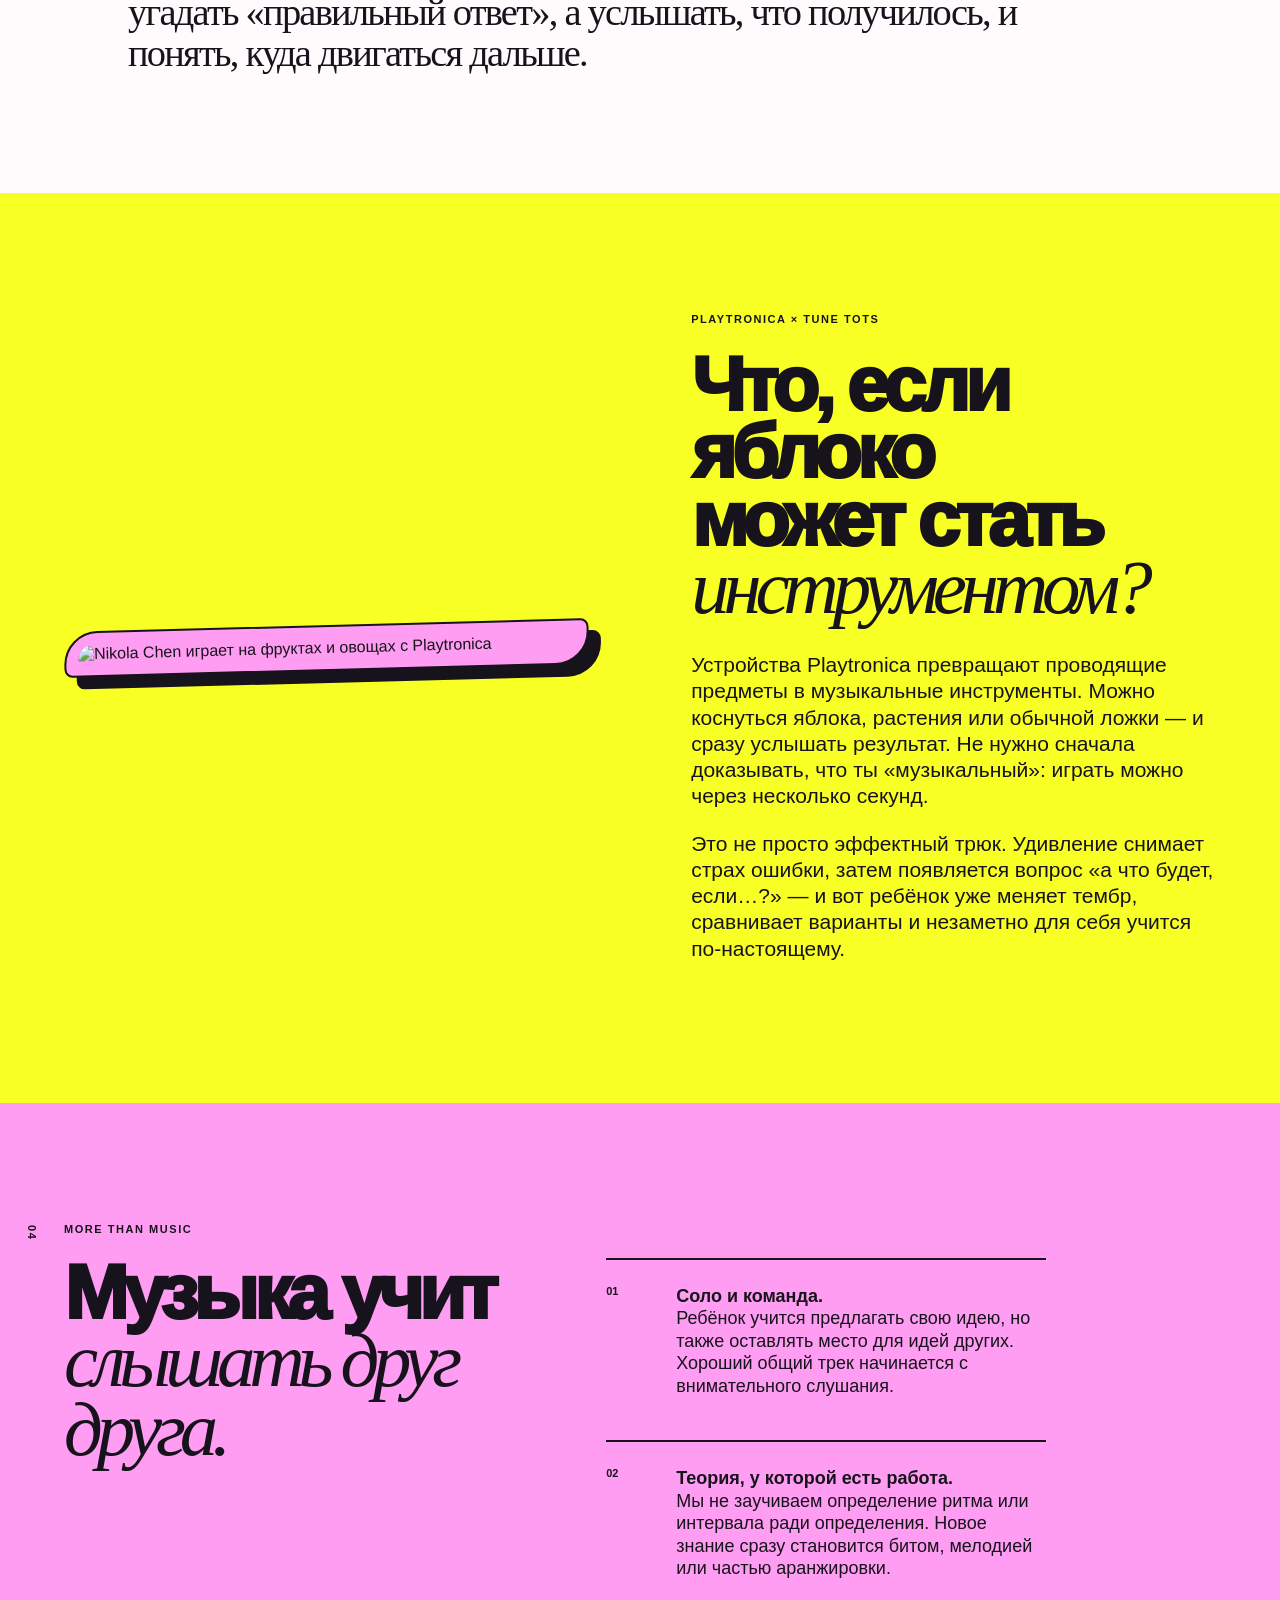
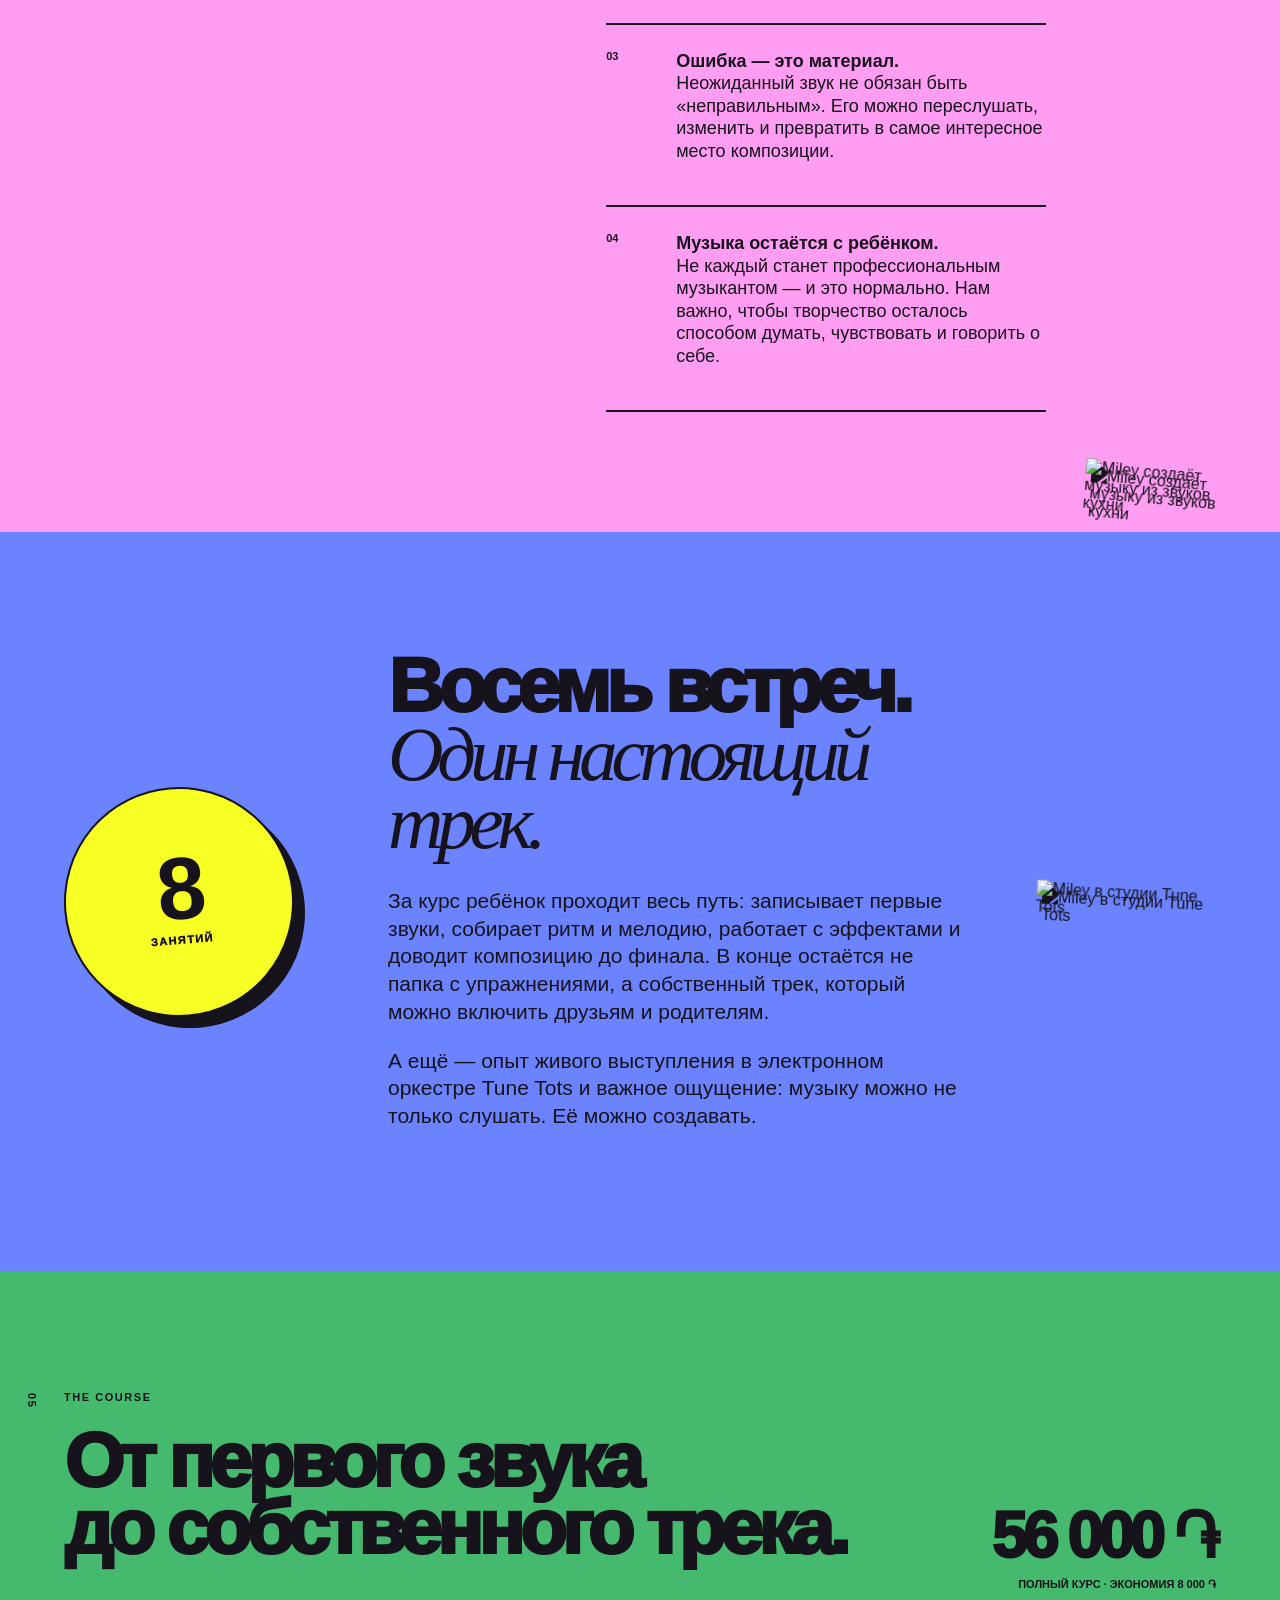
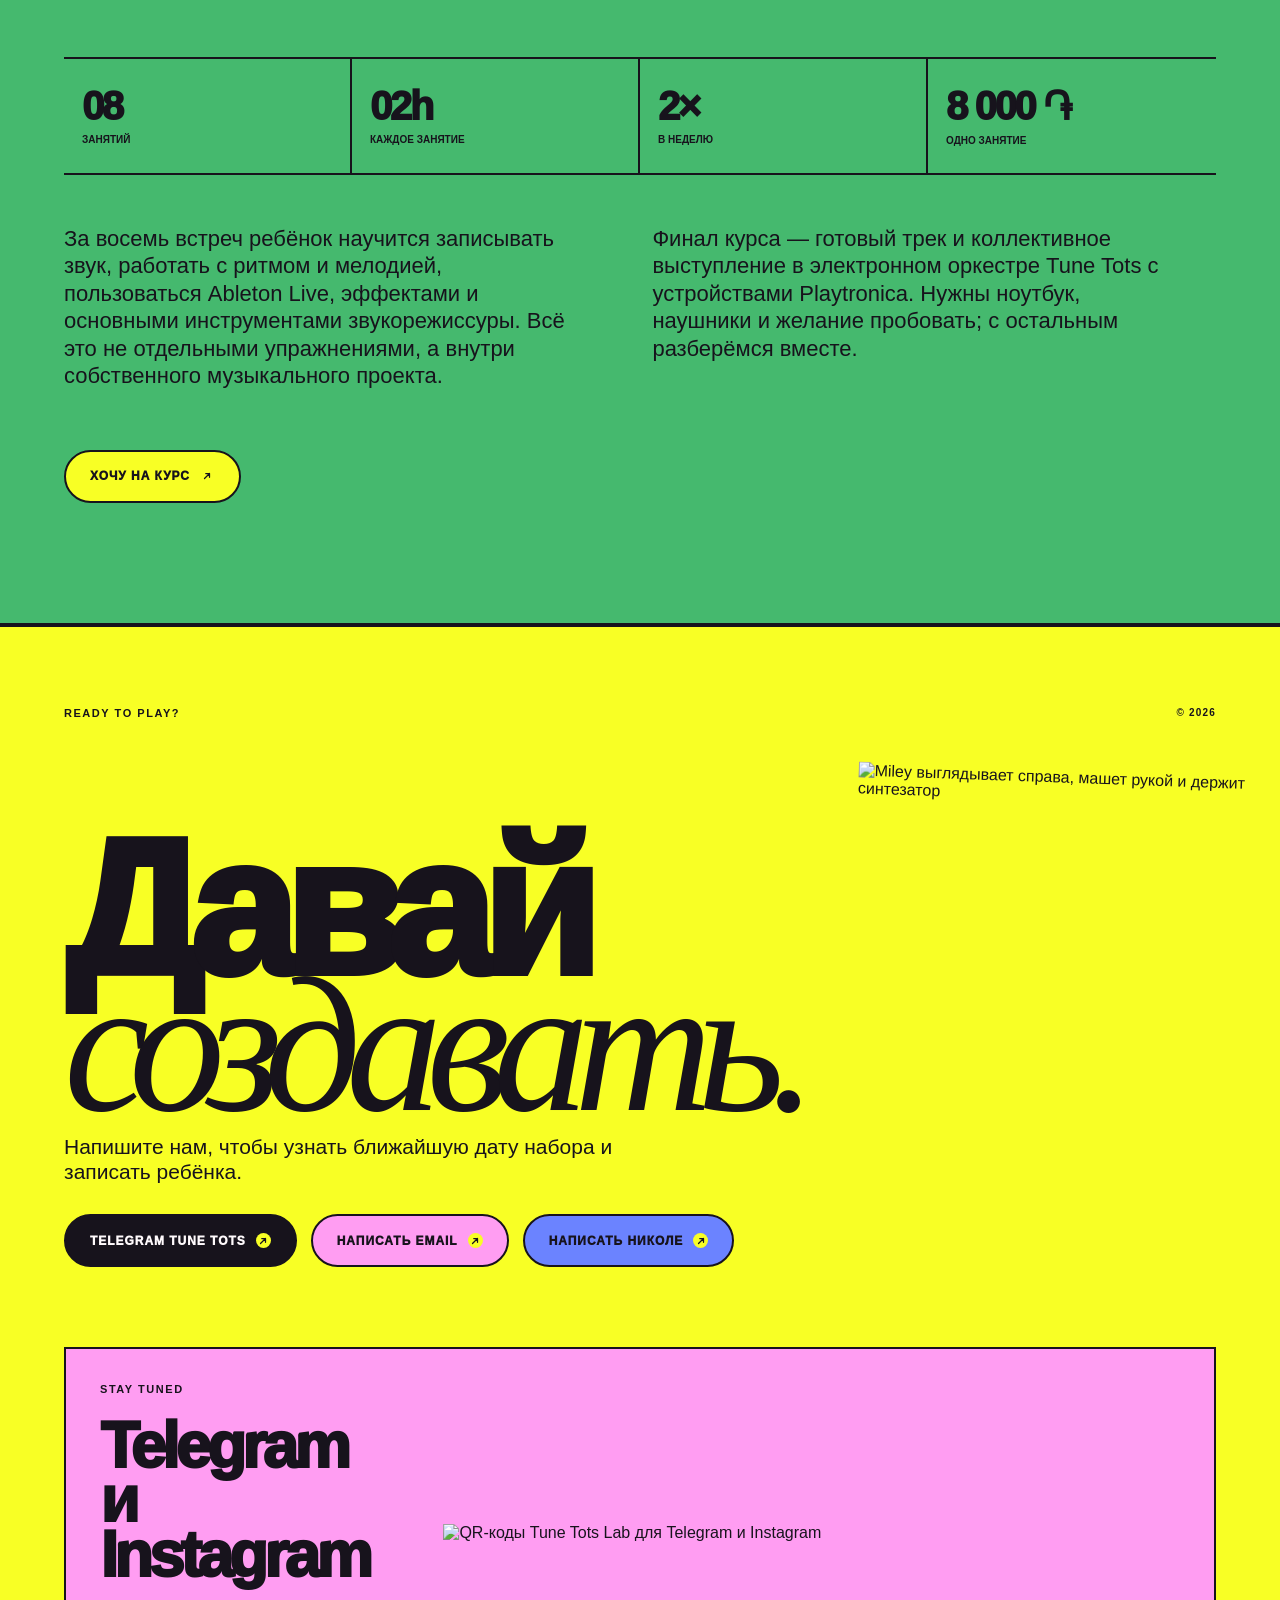
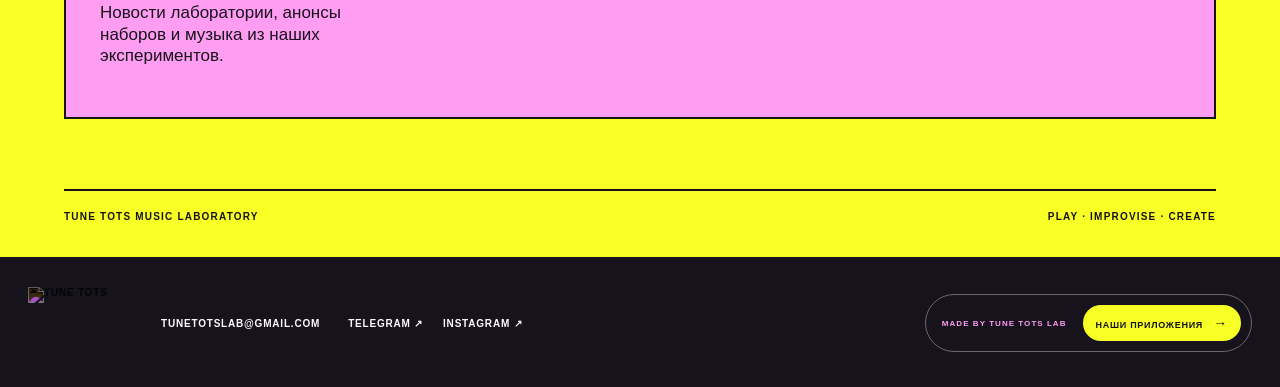
==== commit 585aad3d: "Polish FIELD product page" ====
--- a/index.html
+++ b/index.html
@@ -8,7 +8,7 @@
   <link rel="apple-touch-icon" sizes="180x180" href="/apple-touch-icon.png?v=3">
   <link rel="icon" type="image/png" sizes="64x64" href="/favicon.png?v=3">
   <link rel="shortcut icon" href="/favicon.ico?v=3">
-  <link rel="stylesheet" href="styles.css?v=20261006-1">
+  <link rel="stylesheet" href="styles.css?v=20261006-2">
 </head>
 <body>
   <div class="noise"></div>
@@ -59,8 +59,8 @@
 
     <section class="marquee" aria-label="Tune Tots principles">
       <div class="marquee-track">
-        <div class="marquee-group"><span>PLAY</span><b>•</b><span>IMPROVISE</span><b>•</b><span>CREATE</span><b>•</b><span>PLAY</span><b>•</b><span>IMPROVISE</span><b>•</b><span>CREATE</span><b>•</b></div>
-        <div class="marquee-group" aria-hidden="true"><span>PLAY</span><b>•</b><span>IMPROVISE</span><b>•</b><span>CREATE</span><b>•</b><span>PLAY</span><b>•</b><span>IMPROVISE</span><b>•</b><span>CREATE</span><b>•</b></div>
+        <div class="marquee-group"><span>PLAY · IMPROVISE · CREATE · PLAY · IMPROVISE · CREATE · PLAY · IMPROVISE · CREATE · PLAY · IMPROVISE · CREATE · PLAY · IMPROVISE · CREATE · PLAY · IMPROVISE · CREATE · PLAY · IMPROVISE · CREATE · PLAY · IMPROVISE · CREATE · PLAY · IMPROVISE · CREATE · PLAY · IMPROVISE · CREATE · PLAY · IMPROVISE · CREATE · PLAY · IMPROVISE · CREATE ·</span></div>
+        <div class="marquee-group" aria-hidden="true"><span>PLAY · IMPROVISE · CREATE · PLAY · IMPROVISE · CREATE · PLAY · IMPROVISE · CREATE · PLAY · IMPROVISE · CREATE · PLAY · IMPROVISE · CREATE · PLAY · IMPROVISE · CREATE · PLAY · IMPROVISE · CREATE · PLAY · IMPROVISE · CREATE · PLAY · IMPROVISE · CREATE · PLAY · IMPROVISE · CREATE · PLAY · IMPROVISE · CREATE · PLAY · IMPROVISE · CREATE ·</span></div>
       </div>
     </section>
 
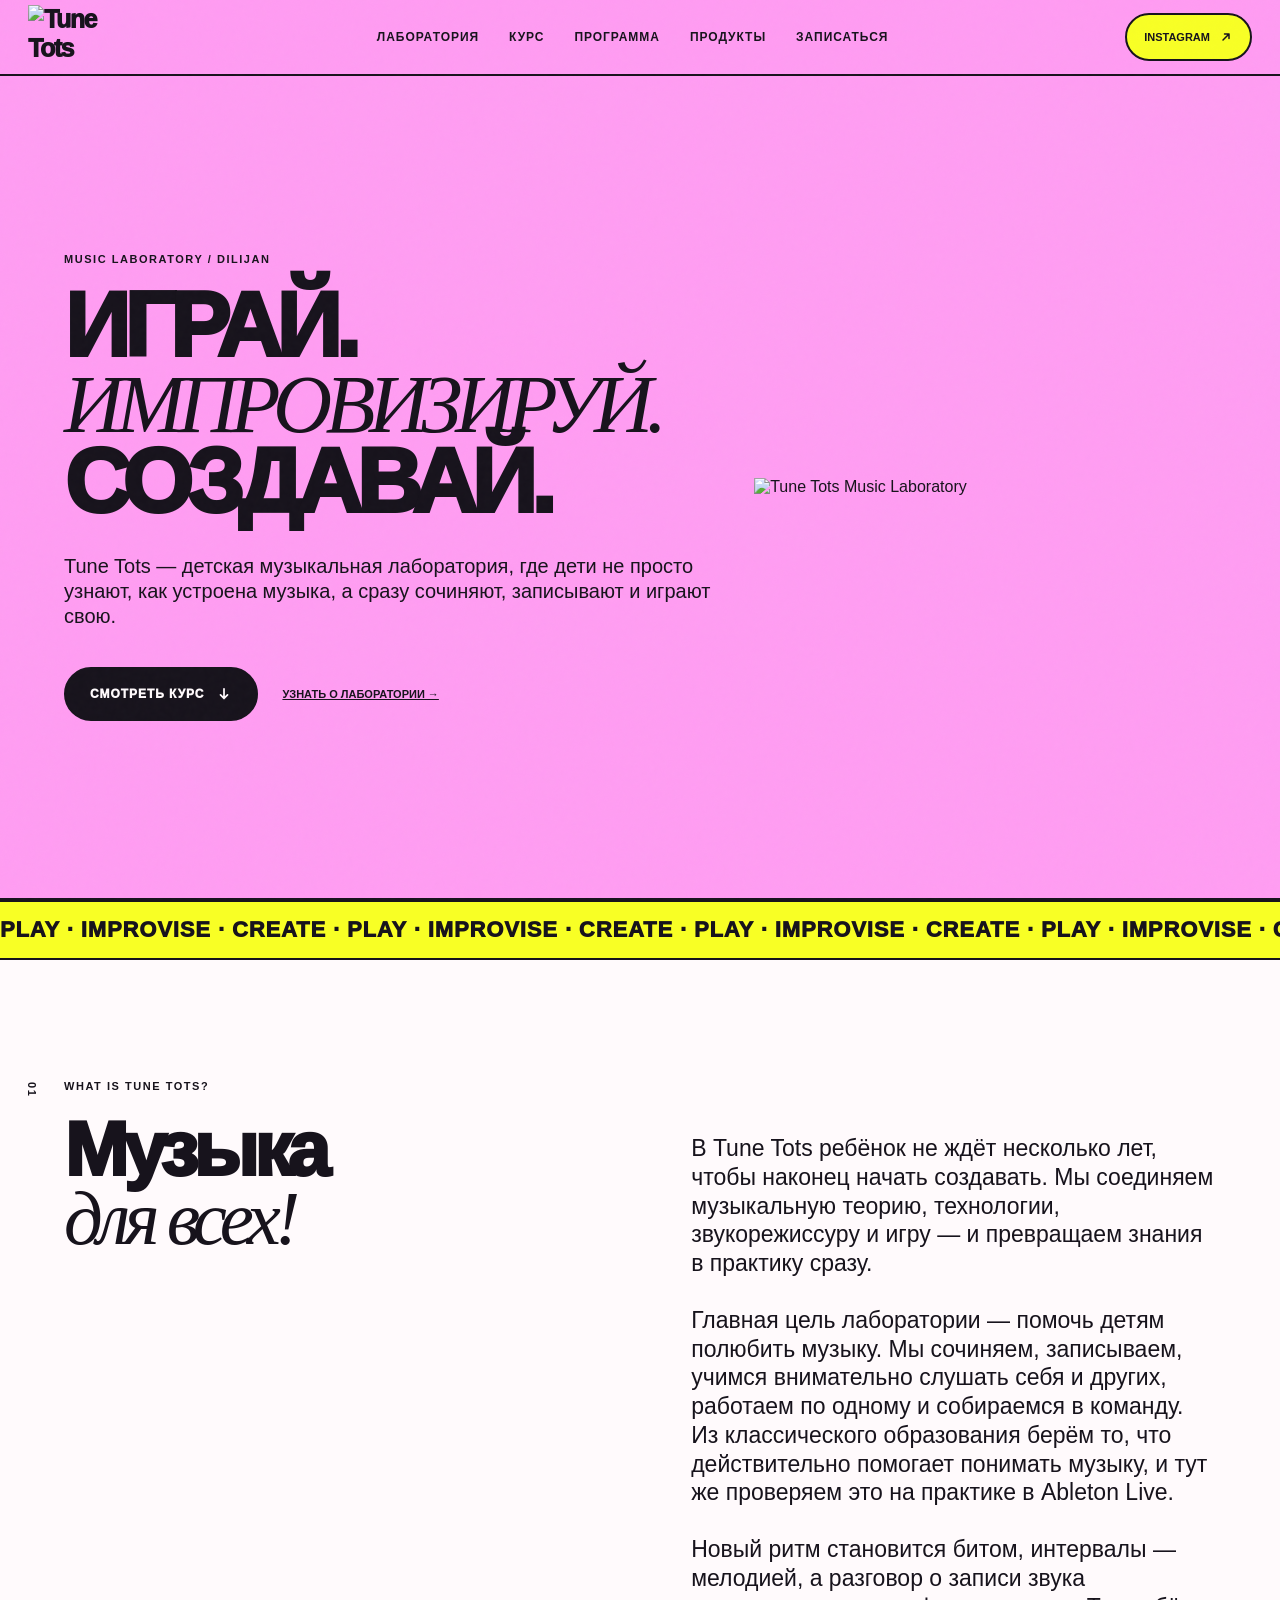
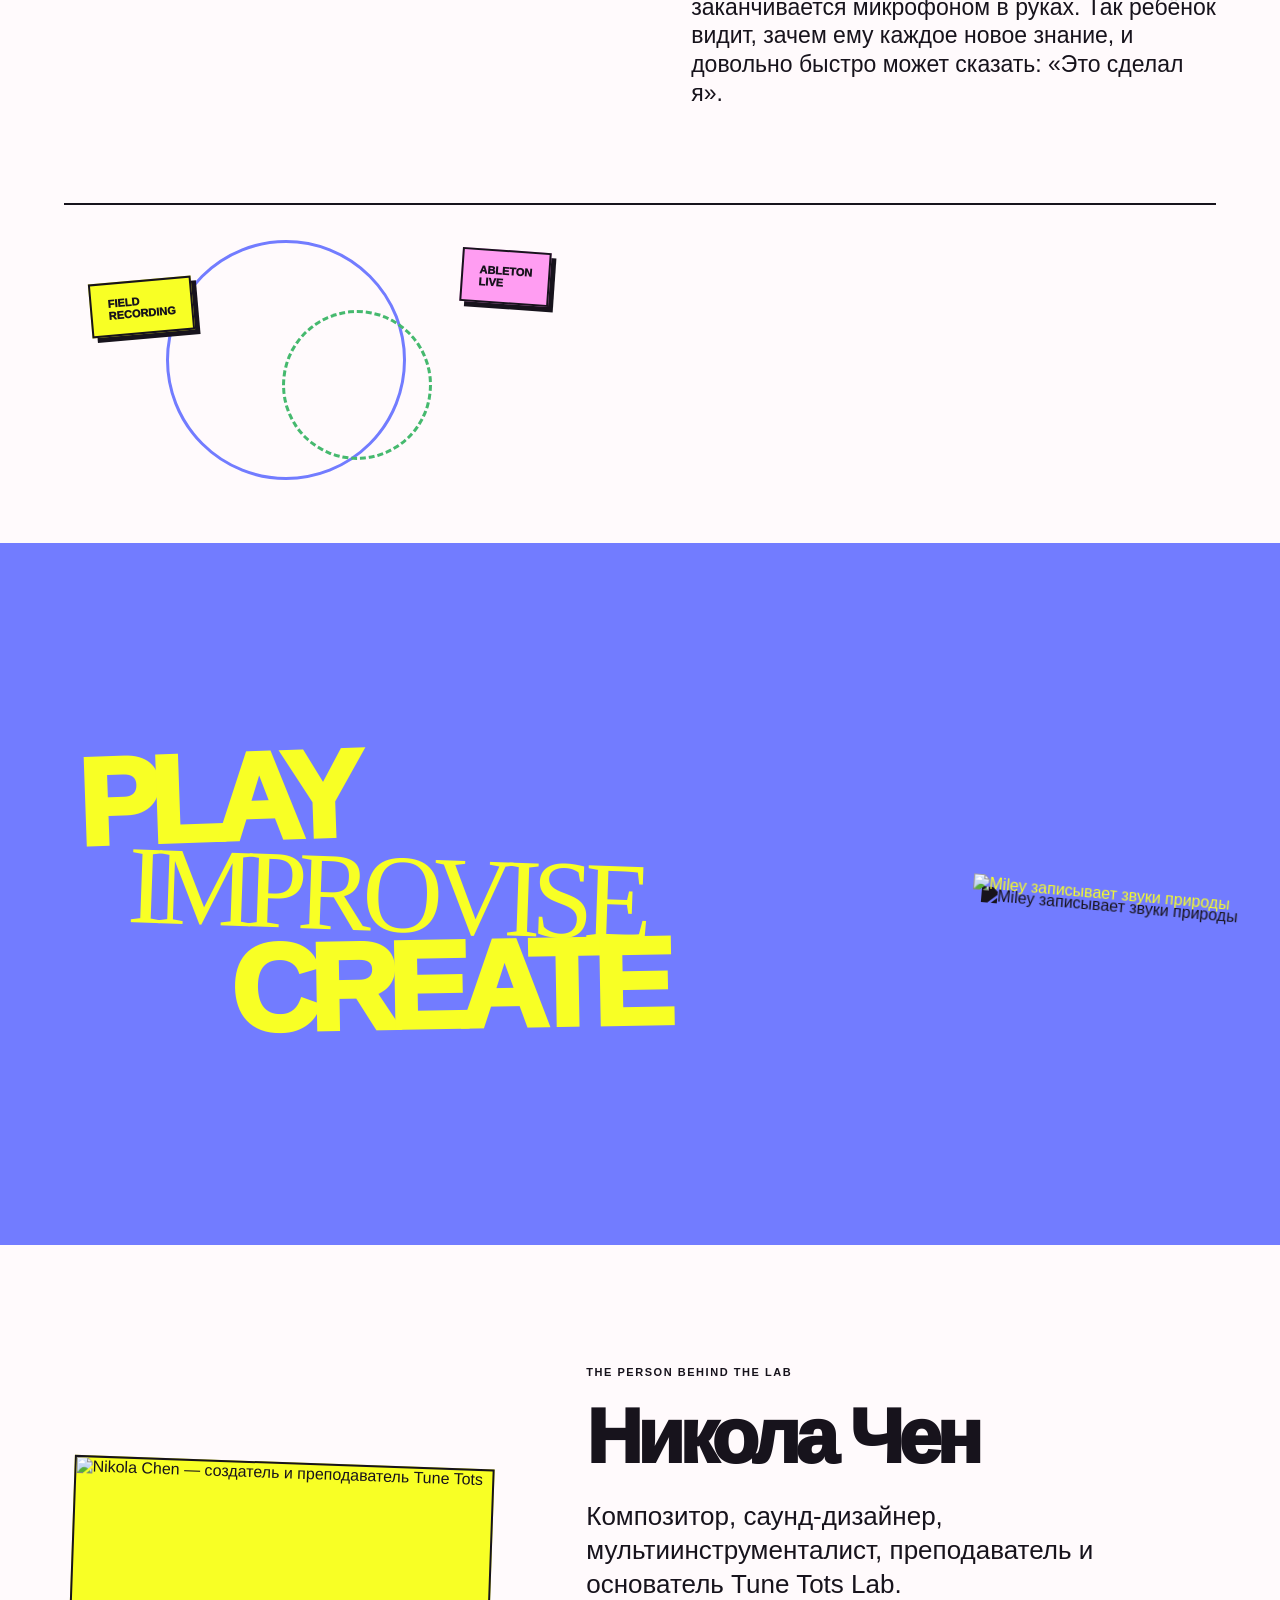
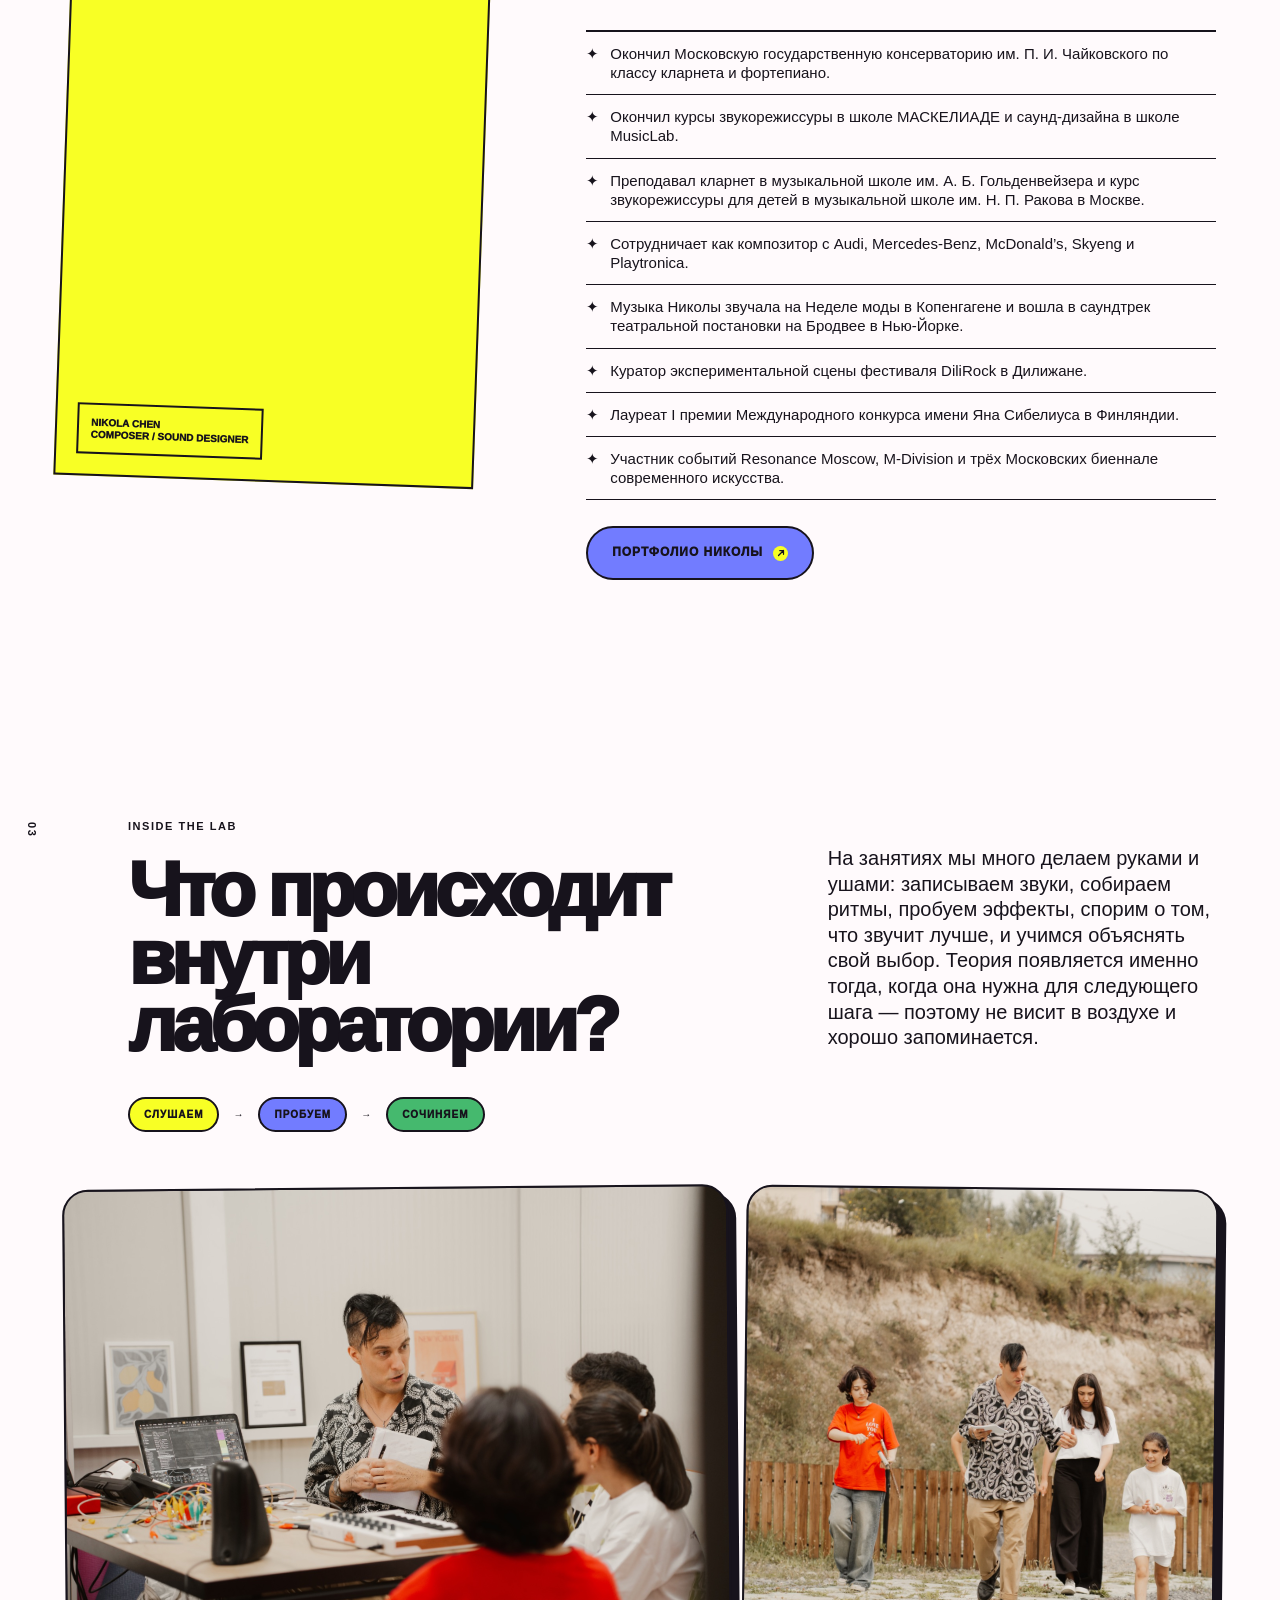
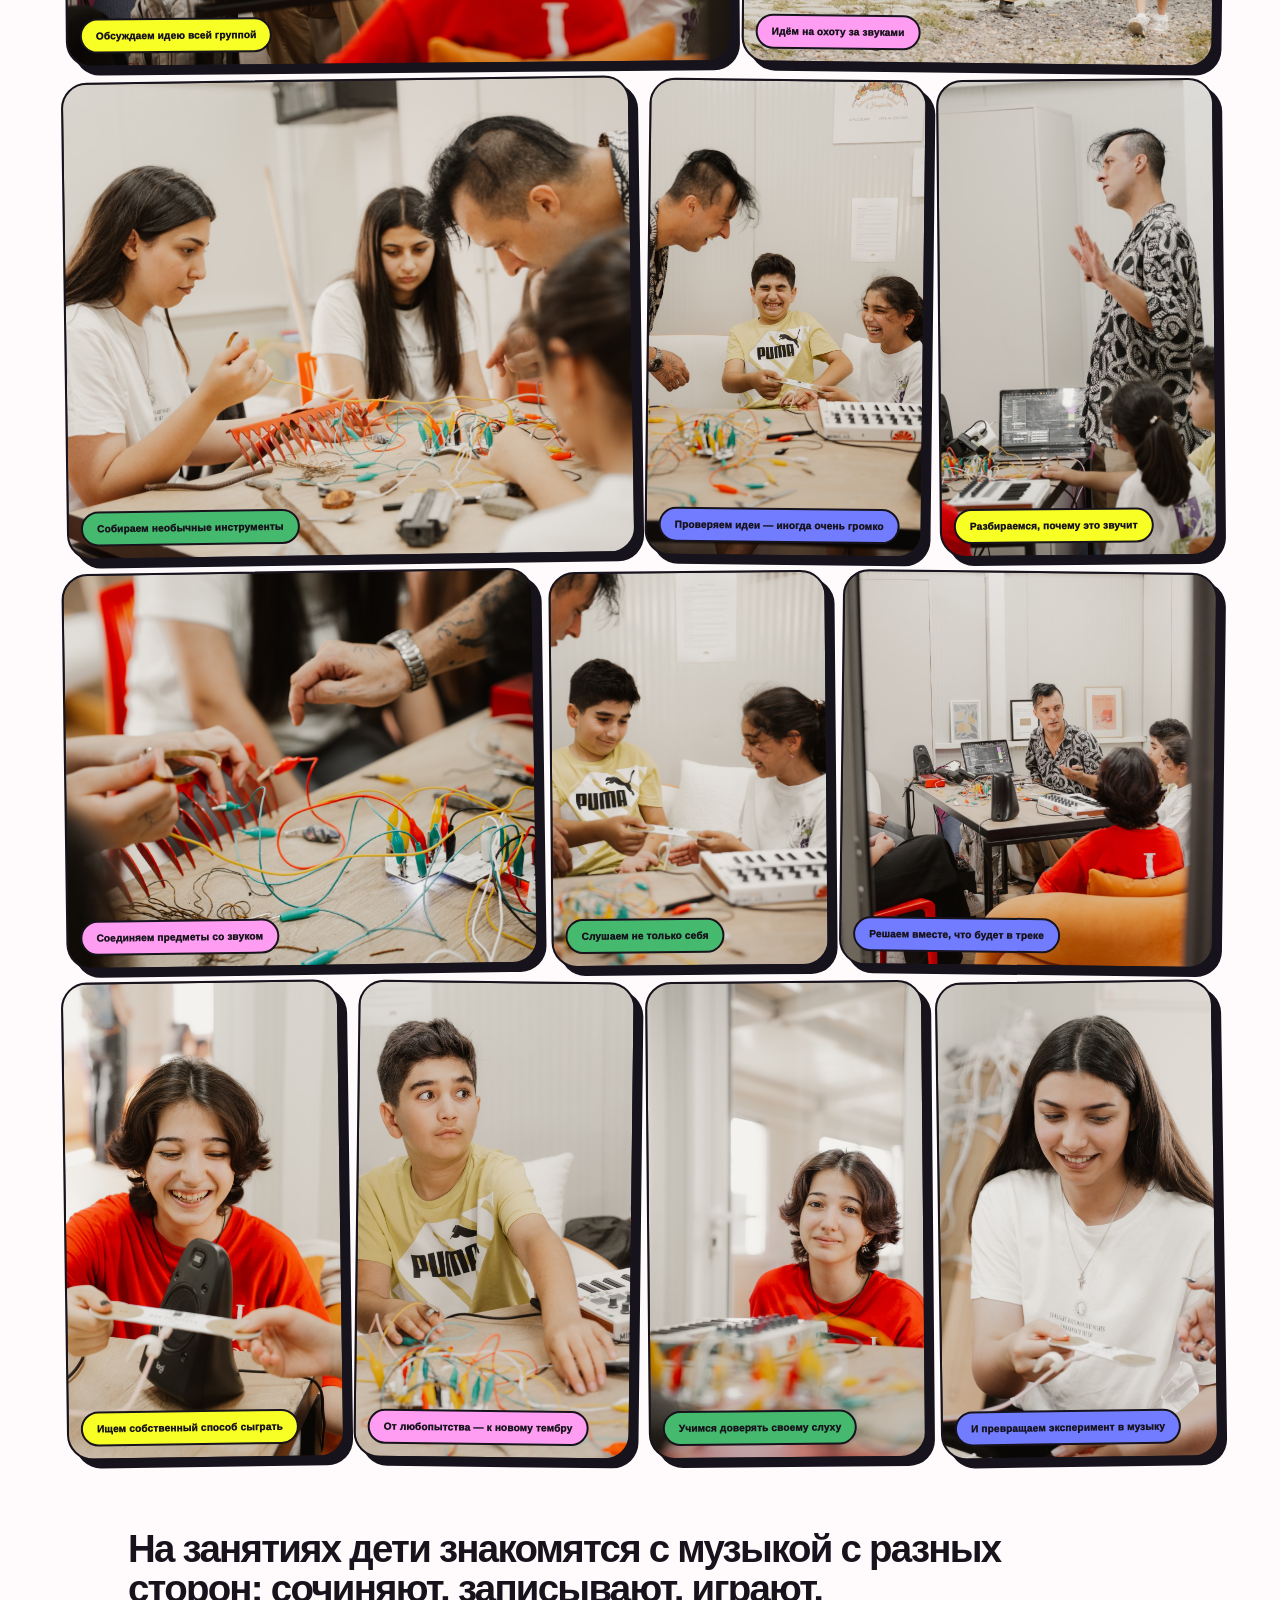
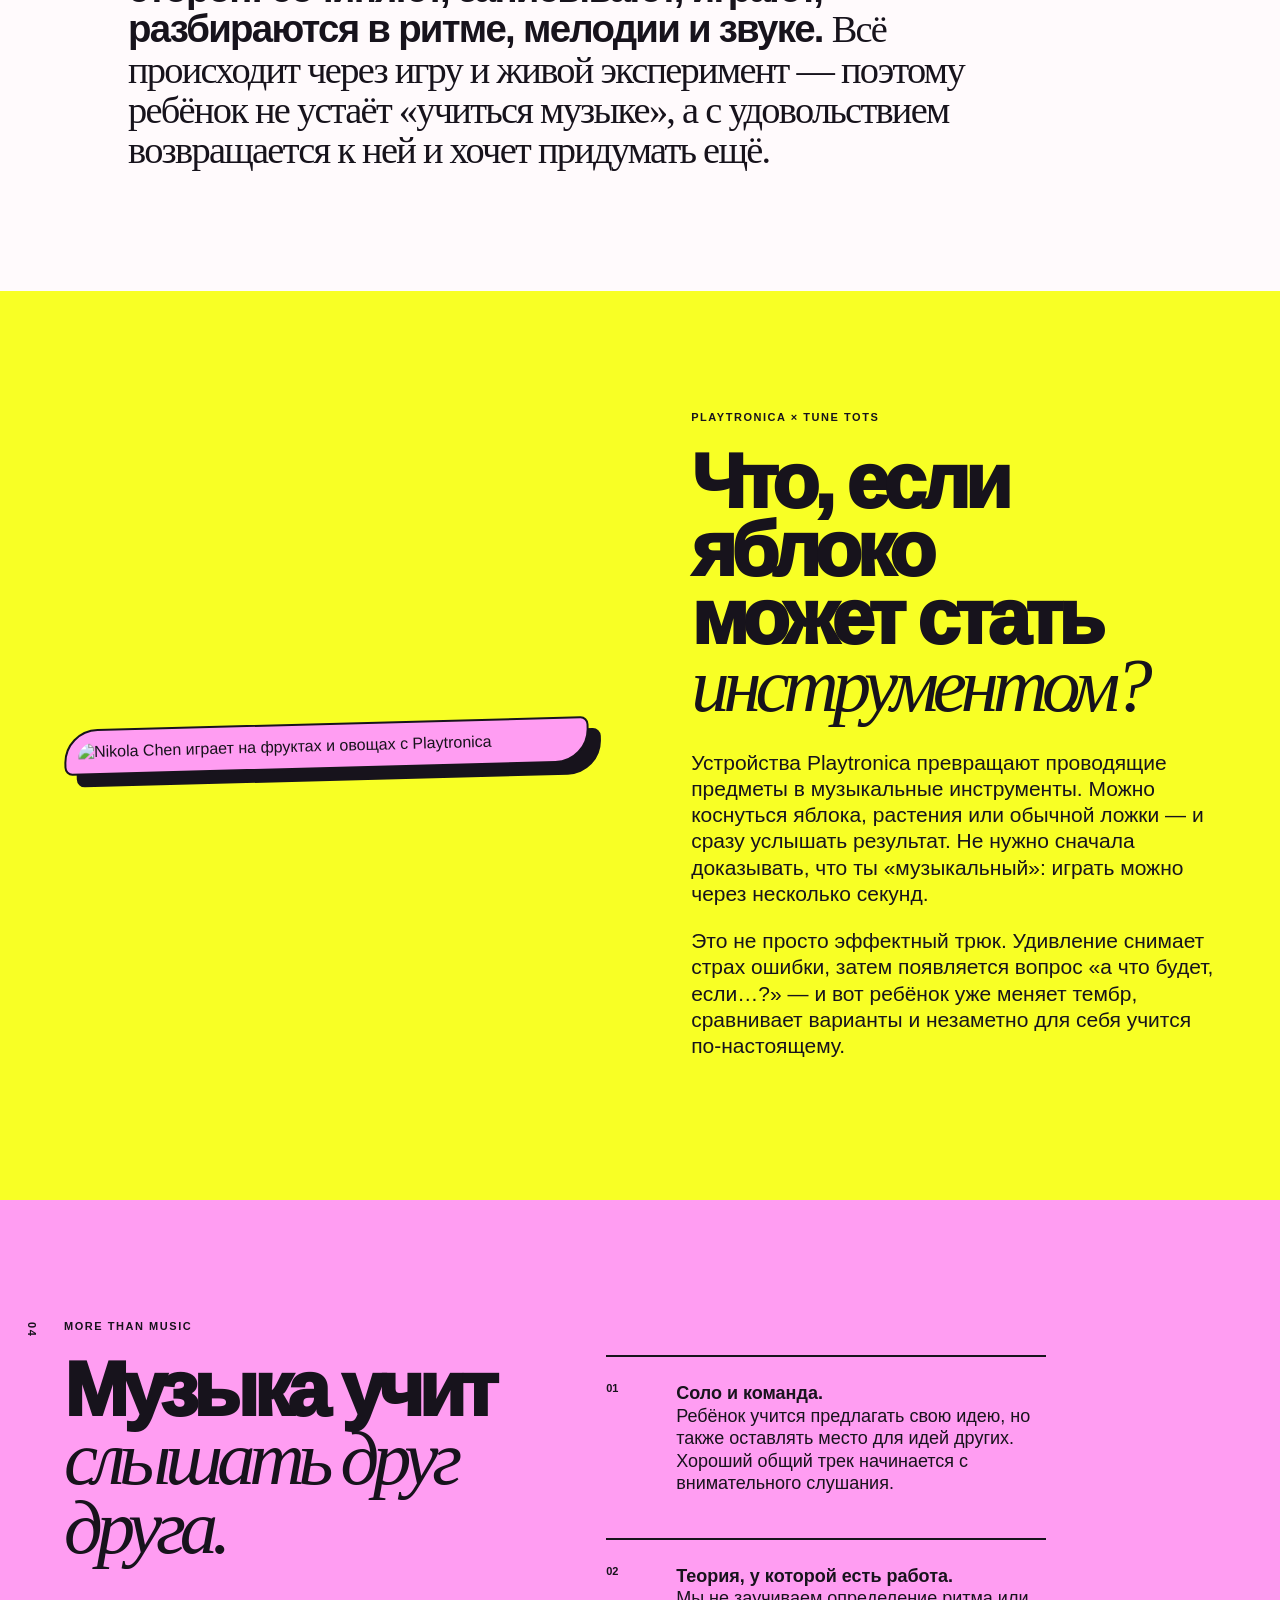
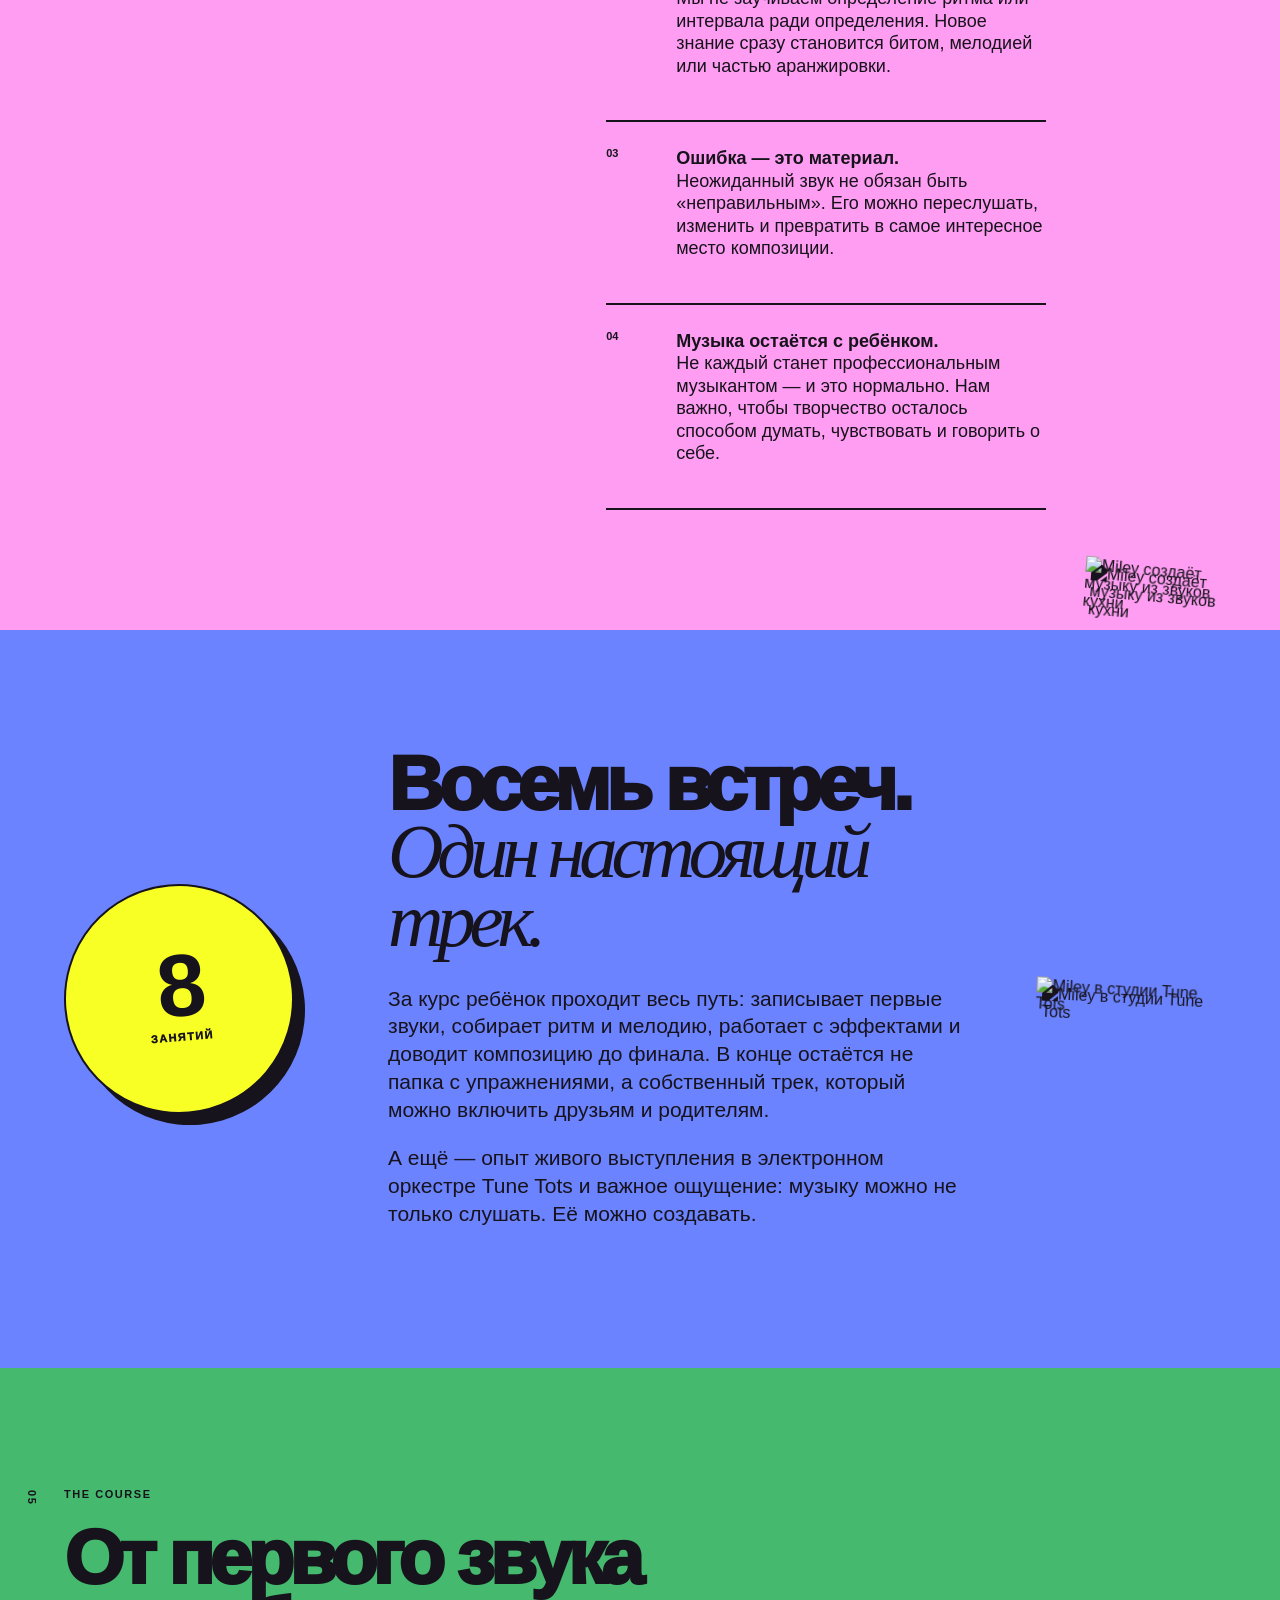
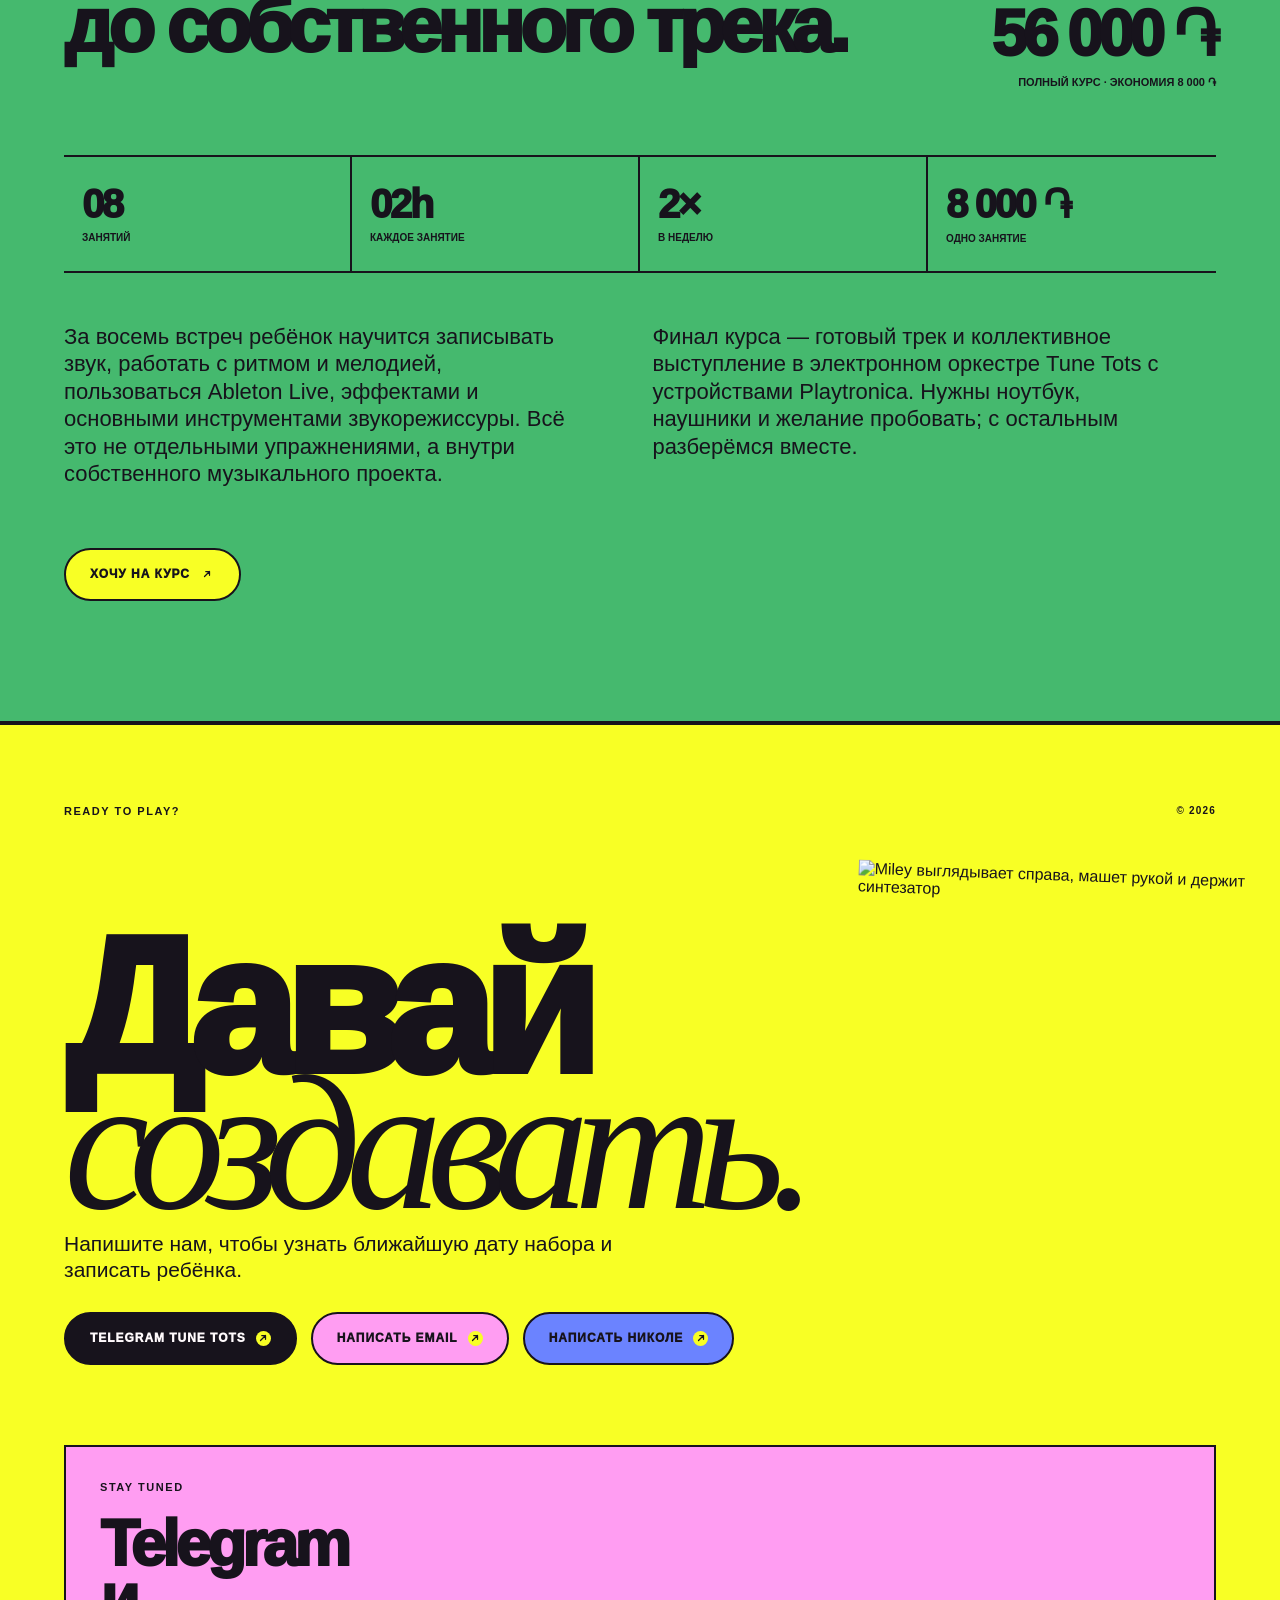
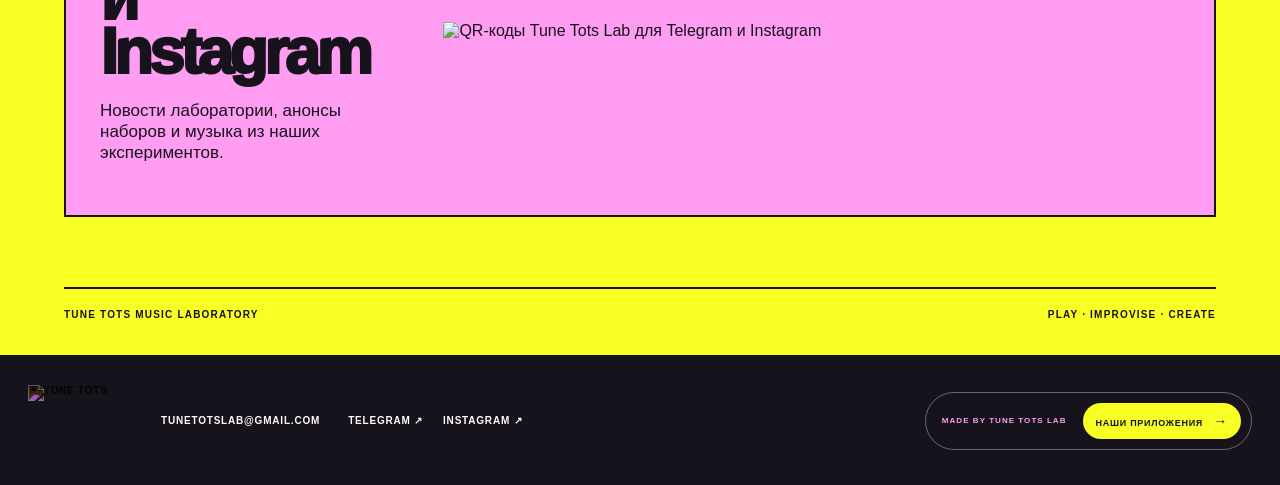
==== commit 69c26a4f: "Polish responsive layouts and controls" ====
--- a/index.html
+++ b/index.html
@@ -8,7 +8,7 @@
   <link rel="apple-touch-icon" sizes="180x180" href="/apple-touch-icon.png?v=3">
   <link rel="icon" type="image/png" sizes="64x64" href="/favicon.png?v=3">
   <link rel="shortcut icon" href="/favicon.ico?v=3">
-  <link rel="stylesheet" href="styles.css?v=20261006-2">
+  <link rel="stylesheet" href="styles.css?v=20261008-2">
 </head>
 <body>
   <div class="noise"></div>
@@ -32,7 +32,7 @@
       <a href="#about"><span>01</span>Лаборатория</a>
       <a href="#course"><span>02</span>Курс</a>
       <a href="#program"><span>03</span>Программа</a>
-      <a class="mobile-products-link" href="made-by/"><span>04</span>Наши приложения <b>→</b></a>
+      <a class="mobile-products-link" href="made-by/"><span>04</span>Наши приложения</a>
       <a href="#contact"><span>05</span>Контакты</a>
     </nav>
     <small>PLAY · IMPROVISE · CREATE</small>
@@ -42,13 +42,13 @@
     <section class="hero">
       <div class="hero-copy">
         <p class="eyebrow">MUSIC LABORATORY / DILIJAN</p>
-        <h1>ИГРАЙ.<br><i>ИМПРОВИЗИРУЙ.</i><br>СОЗДАВАЙ.</h1>
+        <h1><span>ИГРАЙ.</span><i>ИМПРОВИЗИРУЙ.</i><span>СОЗДАВАЙ.</span></h1>
         <p class="hero-text">
           Tune Tots — детская музыкальная лаборатория, где дети не просто
           узнают, как устроена музыка, а сразу сочиняют, записывают и играют свою.
         </p>
         <div class="hero-actions">
-          <a class="button button-dark" href="#course">СМОТРЕТЬ КУРС <span>↓</span></a>
+          <a class="button button-dark down-arrow" href="#course">СМОТРЕТЬ КУРС</a>
           <a class="text-link" href="#about">УЗНАТЬ О ЛАБОРАТОРИИ →</a>
         </div>
       </div>
@@ -152,7 +152,7 @@
         <figure class="gallery-card gallery-portrait reveal-on-scroll"><img src="assets/photos/lab-gallery/dsc00690.jpg" alt="Ученица Tune Tots рядом с музыкальным оборудованием" loading="lazy"><figcaption>Учимся доверять своему слуху</figcaption></figure>
         <figure class="gallery-card gallery-portrait reveal-on-scroll"><img src="assets/photos/lab-gallery/dsc00596.jpg" alt="Ученица экспериментирует с музыкальным сенсором" loading="lazy"><figcaption>И превращаем эксперимент в музыку</figcaption></figure>
       </div>
-      <p class="gallery-footnote">У нас можно предложить странную идею, проверить её и передумать по дороге. <b>Важно не угадать «правильный ответ», а услышать, что получилось, и понять, куда двигаться дальше.</b></p>
+      <p class="gallery-footnote">На занятиях дети знакомятся с музыкой с разных сторон: сочиняют, записывают, играют, разбираются в ритме, мелодии и звуке. <b>Всё происходит через игру и живой эксперимент — поэтому ребёнок не устаёт «учиться музыке», а с удовольствием возвращается к ней и хочет придумать ещё.</b></p>
     </section>
 
     <section class="playtronica section">
--- a/styles.css
+++ b/styles.css
@@ -33,7 +33,7 @@
 .mobile-menu{position:fixed;left:14px;top:88px;width:min(340px,calc(100vw - 28px));padding:24px;border:var(--border);border-radius:26px;background:var(--white);box-shadow:10px 12px 0 var(--ink);transform:translateX(calc(-100% - 30px)) rotate(-2deg);opacity:0;visibility:hidden;transition:transform .42s cubic-bezier(.22,1,.36,1),opacity .25s,visibility .42s;z-index:60}
 .mobile-menu>p{margin:0 0 22px;font-size:10px;font-weight:1000;letter-spacing:.13em;text-transform:uppercase;color:#6d646e}
 .mobile-menu nav{display:grid}.mobile-menu nav a{display:flex;align-items:center;gap:12px;padding:15px 4px;border-top:1px solid rgba(23,19,28,.2);font-size:22px;font-weight:1000;letter-spacing:-.04em}.mobile-menu nav a span{font-size:9px;letter-spacing:.1em;color:var(--pink)}
-.mobile-menu nav .mobile-products-link{margin:8px -10px;padding:16px 14px;border:var(--border);border-radius:16px;background:var(--yellow)}.mobile-menu nav .mobile-products-link b{margin-left:auto}
+.mobile-menu nav .mobile-products-link{margin:8px -10px;padding:16px 14px;border:var(--border);border-radius:16px;background:var(--yellow)}.mobile-menu nav .mobile-products-link:after{content:"";width:18px;height:18px;margin-left:auto;background:center/16px 16px no-repeat url("data:image/svg+xml,%3Csvg xmlns='http://www.w3.org/2000/svg' viewBox='0 0 16 16'%3E%3Cpath d='M2 8h11m-4-4 4 4-4 4' fill='none' stroke='%2317131c' stroke-width='2' stroke-linecap='round' stroke-linejoin='round'/%3E%3C/svg%3E")}
 .mobile-menu>small{display:block;margin-top:20px;font-size:8px;letter-spacing:.16em}
 .menu-open{overflow:hidden}.menu-open .mobile-menu{transform:none;opacity:1;visibility:visible}.menu-open .mobile-menu-backdrop{opacity:1;visibility:visible}.menu-open .mobile-menu-toggle span:nth-child(1){top:23px;transform:rotate(45deg)}.menu-open .mobile-menu-toggle span:nth-child(2){opacity:0}.menu-open .mobile-menu-toggle span:nth-child(3){top:23px;transform:rotate(-45deg)}
 .section{padding:120px 5vw;position:relative}
@@ -46,26 +46,28 @@
 h2{font-size:clamp(46px,6vw,92px);line-height:.88;margin-bottom:30px}
 .hero{min-height:calc(100vh - 76px);display:grid;grid-template-columns:minmax(0,1.18fr) minmax(340px,.82fr);gap:2vw;align-items:center;padding:70px 5vw;border-bottom:var(--border);overflow:hidden}
 .hero-copy{max-width:900px;min-width:0;position:relative;z-index:2}
-.hero h1 i{display:inline-block;font-size:.9em;white-space:nowrap}
+.hero h1{display:grid;row-gap:.08em;line-height:1}
+.hero h1 span,.hero h1 i{display:block;line-height:.82}
+.hero h1 i{font-size:.9em;white-space:nowrap}
 .hero-text{font-size:20px;line-height:1.25;max-width:650px}
 .hero-actions{display:flex;align-items:center;gap:24px;margin-top:38px}
 .button{display:inline-flex;align-items:center;justify-content:center;border:var(--border);border-radius:999px;padding:17px 24px;font-size:12px;font-weight:1000;letter-spacing:.08em;transition:.2s transform,.2s box-shadow;position:relative;overflow:hidden}
-.button:before{content:"";position:absolute;inset:-40% auto -40% -50%;width:35%;background:rgba(255,255,255,.35);transform:skewX(-20deg);transition:left .45s ease}
-.button:hover:before{left:120%}
 .button:hover{transform:translate(-3px,-3px);box-shadow:6px 6px 0 var(--ink)}
+.button:active{transform:translate(2px,2px);box-shadow:none}
 .external-arrow{gap:10px}
 .external-arrow:after{content:"";display:inline-block;flex:0 0 auto;width:15px;height:15px;border-radius:50%;background-color:var(--yellow);background-repeat:no-repeat;background-position:center;background-size:10px 10px;background-image:url("data:image/svg+xml,%3Csvg xmlns='http://www.w3.org/2000/svg' viewBox='0 0 16 16'%3E%3Cpath d='M4 12 12 4M6 4h6v6' fill='none' stroke='%2317131c' stroke-width='2' stroke-linecap='round' stroke-linejoin='round'/%3E%3C/svg%3E")}
 .nav-cta.external-arrow:after{width:13px;height:13px;background-color:transparent;background-size:12px 12px}
+.down-arrow{gap:12px}
+.down-arrow:after{content:"";display:inline-block;width:16px;height:16px;flex:0 0 auto;background:center/14px 14px no-repeat url("data:image/svg+xml,%3Csvg xmlns='http://www.w3.org/2000/svg' viewBox='0 0 16 16'%3E%3Cpath d='M8 2v11m-4-4 4 4 4-4' fill='none' stroke='%23fffafc' stroke-width='2' stroke-linecap='round' stroke-linejoin='round'/%3E%3C/svg%3E")}
 .button-dark{background:var(--ink);color:var(--white)}
 .button-yellow{background:var(--yellow);color:var(--ink);margin-top:38px}
 .button-purple{background:var(--purple);color:var(--ink);margin-top:18px}
 .button-blue{background:var(--blue)!important;color:var(--ink)}
-.button span{font-size:18px;margin-left:12px}
 .text-link{font-size:11px;font-weight:900;text-decoration:underline}
 .hero-art{position:relative;min-height:600px;display:flex;align-items:center;justify-content:center}
 .hero-art img{width:min(510px,100%);height:auto;display:block;position:relative;z-index:1}
 .marquee{overflow:hidden;border-bottom:var(--border);border-top:var(--border);background:var(--yellow);white-space:nowrap}
-.marquee-track{display:flex;width:max-content;font-size:22px;font-weight:1000;letter-spacing:.04em;padding:15px 0;will-change:transform;animation:marquee 16s linear infinite}
+.marquee-track{display:flex;width:max-content;font-size:22px;font-weight:1000;letter-spacing:.04em;padding:15px 0;will-change:transform;animation:marquee 56s linear infinite}
 .marquee-group{display:flex;align-items:center;flex:none;gap:24px;padding-right:24px}
 .marquee-group span,.marquee-group b{display:block;flex:none}
 @keyframes marquee{to{transform:translateX(-50%)}}
@@ -75,8 +77,8 @@
 .intro h2{max-width:800px}
 .big-copy{font-size:23px;line-height:1.25;max-width:650px;padding-top:54px}
 .big-copy p+p{margin-top:28px}
-.intro-lab-art{position:relative;height:310px;margin:55px 0 -90px;border-top:var(--border)}
-.intro-lab-art img{position:absolute;right:2vw;bottom:-12px;width:270px;height:auto;z-index:2;filter:drop-shadow(8px 10px 0 var(--pink))}
+.intro-lab-art{position:relative;height:310px;margin:72px 0 -90px;border-top:var(--border)}
+.intro-lab-art img{position:absolute;right:2vw;bottom:-12px;width:220px;height:auto;z-index:2;filter:drop-shadow(8px 10px 0 var(--pink))}
 .sound-ring{position:absolute;border:3px solid var(--purple);border-radius:50%;aspect-ratio:1}
 .ring-one{width:240px;left:8vw;top:35px}.ring-two{width:150px;left:17vw;top:105px;border-color:var(--green);border-style:dashed}
 .lab-note{position:absolute;border:var(--border);padding:13px 16px;font-size:11px;font-weight:1000;line-height:1.1;box-shadow:5px 5px 0 var(--ink)}
@@ -151,7 +153,7 @@
 .philosophy-logo{position:absolute;left:3vw;bottom:3vw;width:120px;height:120px;object-fit:cover;object-position:center;border:var(--border);transform:rotate(-5deg)}
 .teacher{background:var(--white);display:grid;grid-template-columns:.8fr 1.2fr;gap:8vw;align-items:center}
 .teacher-photo{min-height:620px;background:var(--yellow);border:var(--border);position:relative;transform:rotate(2deg);overflow:hidden}
-.teacher-photo>img{position:absolute;inset:0;width:100%;height:100%;object-fit:cover}
+.teacher-photo>img{position:absolute;inset:0;width:100%;height:100%;object-fit:cover;object-position:center top}
 .photo-label{position:absolute;bottom:20px;left:20px;background:var(--yellow);border:var(--border);padding:12px;font-size:10px;font-weight:1000;line-height:1.15}
 .teacher-copy{max-width:700px;font-size:18px;line-height:1.3}
 .teacher-copy .lead{font-size:26px}
@@ -237,8 +239,13 @@
   .brand{font-size:20px}
   .hero-actions{align-items:flex-start;flex-direction:column}
   .program-intro{font-size:17px}.program-steps{gap:8px}.program-steps b{display:none}.program-steps span{padding:8px 10px;font-size:8px}
-  .lab-gallery{display:flex;overflow-x:auto;gap:14px;margin-left:-6vw;margin-right:-6vw;padding:8px 6vw 24px;scroll-snap-type:x mandatory;scrollbar-width:none}.lab-gallery::-webkit-scrollbar{display:none}
-  .gallery-card:nth-child(n){flex:0 0 82vw;height:470px;min-height:0;scroll-snap-align:center;margin-top:0}.gallery-card.gallery-wide{height:280px}.gallery-card.gallery-landscape,.gallery-card.gallery-detail{height:300px}.gallery-card figcaption{font-size:9px;white-space:normal;line-height:1.08}
+  .lab-gallery{display:grid;grid-template-columns:repeat(10,min(82vw,360px));grid-template-rows:repeat(2,225px);grid-auto-rows:auto;grid-auto-flow:row;overflow-x:auto;gap:14px;margin-left:-6vw;margin-right:-6vw;padding:8px 6vw 24px;scroll-snap-type:x mandatory;scrollbar-width:none}.lab-gallery::-webkit-scrollbar{display:none}
+  .gallery-card:nth-child(n){width:auto;height:auto;min-height:0;scroll-snap-align:center;margin-top:0}
+  .gallery-card:nth-child(1){grid-column:1;grid-row:1}.gallery-card:nth-child(3){grid-column:1;grid-row:2}
+  .gallery-card:nth-child(2){grid-column:2;grid-row:1 / span 2}.gallery-card:nth-child(4){grid-column:3;grid-row:1 / span 2}
+  .gallery-card:nth-child(5){grid-column:4;grid-row:1}.gallery-card:nth-child(6){grid-column:4;grid-row:2}
+  .gallery-card:nth-child(7){grid-column:5;grid-row:1 / span 2}.gallery-card:nth-child(8){grid-column:6;grid-row:1 / span 2}.gallery-card:nth-child(9){grid-column:7;grid-row:1 / span 2}.gallery-card:nth-child(10){grid-column:8;grid-row:1 / span 2}.gallery-card:nth-child(11){grid-column:9;grid-row:1 / span 2}.gallery-card:nth-child(12){grid-column:10;grid-row:1 / span 2}
+  .gallery-card figcaption{font-size:9px;white-space:normal;line-height:1.08}
   .gallery-footnote{font-size:29px;margin-top:40px}
   .manifesto{min-height:75vh;padding:13vw 7vw 280px}
   .manifesto-word{font-size:19vw;letter-spacing:-.07em}
@@ -249,7 +256,8 @@
   .course-facts strong{font-size:32px}
   .course-facts span{font-size:9px}
   .result{display:block}
-  .result-stamp{margin-bottom:55px}
+  .result-stamp{width:190px;height:190px;margin-bottom:55px;box-shadow:7px 8px 0 var(--ink);touch-action:manipulation}
+  .result-stamp strong{font-size:74px}
   footer{flex-direction:column;align-items:flex-start;gap:12px}
   .footer-products{width:100%;margin:10px 0 0;padding:12px 12px 12px 16px;justify-content:space-between;border-color:rgba(255,255,255,.45)}
   .footer-products strong{padding:12px 14px}
@@ -263,4 +271,8 @@
   .intro-lab-art img{width:190px;right:-25px}
   .ring-one{width:180px;left:-40px}.ring-two{width:110px;left:45px}.note-b{left:35vw;top:15px}
 }
+@media(hover:none){
+  .result-stamp:hover{transform:rotate(-5deg);box-shadow:7px 8px 0 var(--ink);background:var(--yellow)}
+  .result-stamp:active{transform:translate(5px,6px) rotate(-5deg);box-shadow:2px 2px 0 var(--ink);background:var(--pink)}
+}
 @media(prefers-reduced-motion:reduce){.marquee-track{animation-play-state:paused}.reveal-on-scroll{opacity:1;transform:none}}
